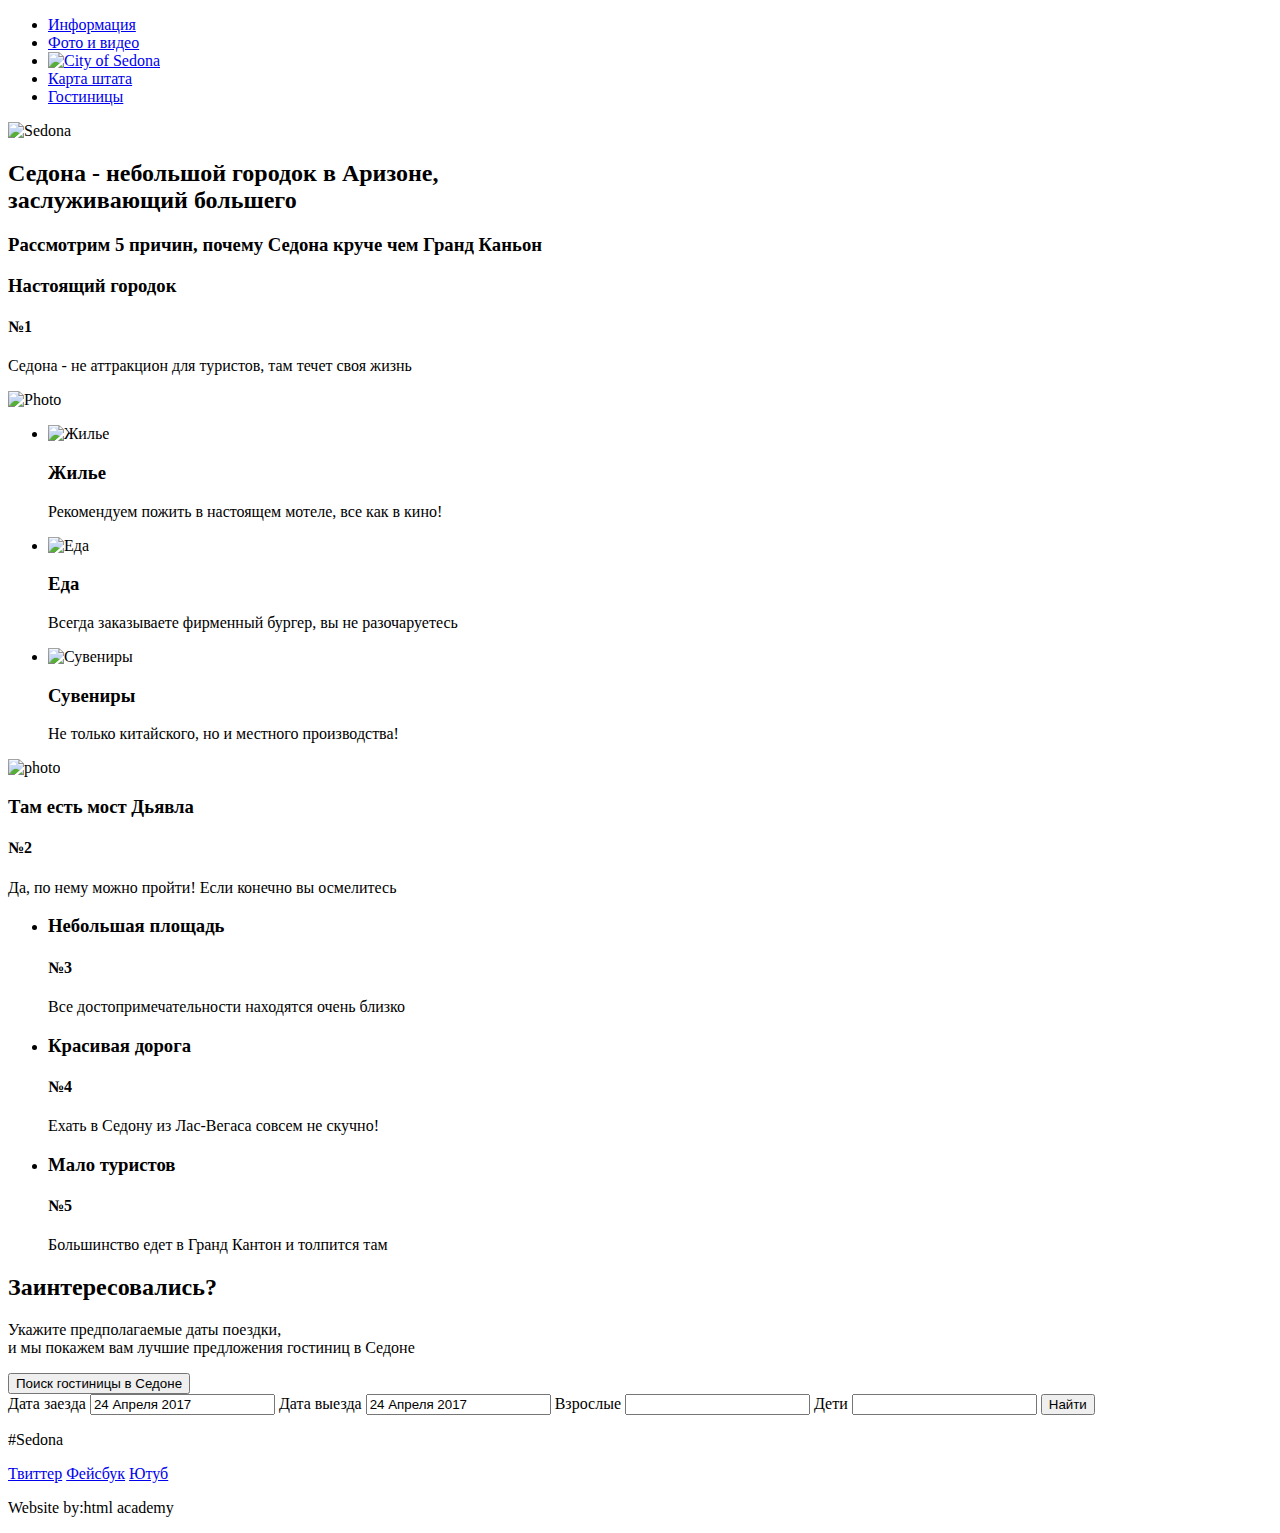
==== index.html @ 1a001a55 "Подправил  недочеты" ====
<!DOCTYPE html>
<html lang="ru">
<head>
    <meta charset="utf-8">
    <title>HTML Academy: Седона</title>
</head>
<body>
	<div class="container">

		<nav class="main-nav">
				<ul> 
					<li><a href="#">Информация</a></li>
					<li><a href="#">Фото и видео</a></li>
					<li><a href="#"><img src="#" class="logo" alt="City of Sedona"></a></li>
					<li><a href="#">Карта штата</a></li>   
					<li><a href="#">Гостиницы</a></li>
				</ul>
		</nav>

		<div class="landscape">
				<div class="header-landscape">
					<img src="#" alt="Sedona">
				</div>
		</div>

		<div class="promo">
			<h2>Седона - небольшой городок в Аризоне,<br>заслуживающий большего</h2>
			<h3>Рассмотрим 5 причин, почему Седона круче чем Гранд Каньон</h3>
		</div>

		<main class="advantages">
				<div class="advantages-first-block">
					<div class="advantage-item-left">
						<h3>Настоящий городок</h3>
						<h4>№1</h4>
						<p>Седона - не аттракцион для туристов, там течет своя жизнь</p>
					</div>

					<div class="advantage-item-right">
						<img src="#" alt="Photo">
					</div>
				</div>


				<section class="features">
					<ul>
						<li class="feature-item-housing">
							<img class="housing" src="#" alt="Жилье">
							<h3>Жилье</h3>
							<p>Рекомендуем пожить в настоящем мотеле, все как в кино!</p>
						</li>

						<li class="feature-item-food">
							<img class="food" src="#" alt="Еда">
							<h3>Еда</h3>
							<p>Всегда заказываете фирменный бургер, вы не разочаруетесь</p>
						</li>

						<li class="feature-item-souvenirs">
							<img class="souvenirs" src="#" alt="Сувениры">
							<h3>Сувениры</h3>
							<p>Не только китайского, но и местного производства!</p>
						</li>
					</ul>
				</section>

				<div class="advantages-second-block">
					<div class="advantage-item-left">
						<img src="#" alt="photo">
					</div>
					<div class="advantage-item-right">
						<h3>Там есть мост Дьявла</h3>
						<h4>№2</h4>
						<p>Да, по нему можно пройти! Если конечно вы осмелитесь</p>
					</div>
				</div>

				<div class="advantages-third-block">
					<ul>
						<li class="advantage-item">
							<h3>Небольшая площадь</h3>
							<h4>№3</h4>
							<p>Все достопримечательности находятся очень близко</p>
						</li>

						<li class="advantage-item">
							<h3>Красивая дорога</h3>
							<h4>№4</h4>
							<p>Ехать в Седону из Лас-Вегаса совсем не скучно!</p>
						</li>

						<li class="advantage-item">
							<h3>Мало туристов</h3>
							<h4>№5</h4>
							<p>Большинство едет в Гранд Кантон и толпится там</p>
						</li>
					</ul>
				</div>
		</main>

		<div class="search">

				<h2>Заинтересовались?</h2>
				<p>Укажите предполагаемые даты поездки,<br> и мы покажем вам лучшие предложения гостиниц в Cедоне</p>
				<button href="#">Поиск гостиницы в Седоне</button>


				<div class="search-block">
					<form class="search-form" action="#" method="post"> 

						<label for="check-in">Дата заезда</label>
						<input type="text" value="24 Апреля 2017" id="check-in" name="check-in">

						<label for="check-out">Дата выезда</label>
						<input type="text" value="24 Апреля 2017" id="check-out" name="check-out">

						<label for="adults">Взрослые</label>
						<input type="number" name="adults" id="adults">

						<label for="kids">Дети</label>
						<input type="number" name="kids" id="kids">

						<button>Найти</button>

					</form>
				</div>
		</div>

		<div class="map">
			<footer class="main-footer">
				<div class="footer-content">

					<div class="footer-hashtag">
						<p>#Sedona</p>
					</div>

					<div class="footer-social">
						<a class="social-btn social-btn-twitter" href="#">Твиттер</a>
						<a class="social-btn social-btn-facebook" href="#">Фейсбук</a>
						<a class="social-btn social-btn-youtube" href="#">Ютуб</a>
					</div>

					<div class="footer-copyright">
						<p>Website by:<a class="copyright">html academy</a></p>
					</div>

				</div>
			</footer>
		</div>

	</div>
</body>
</html>
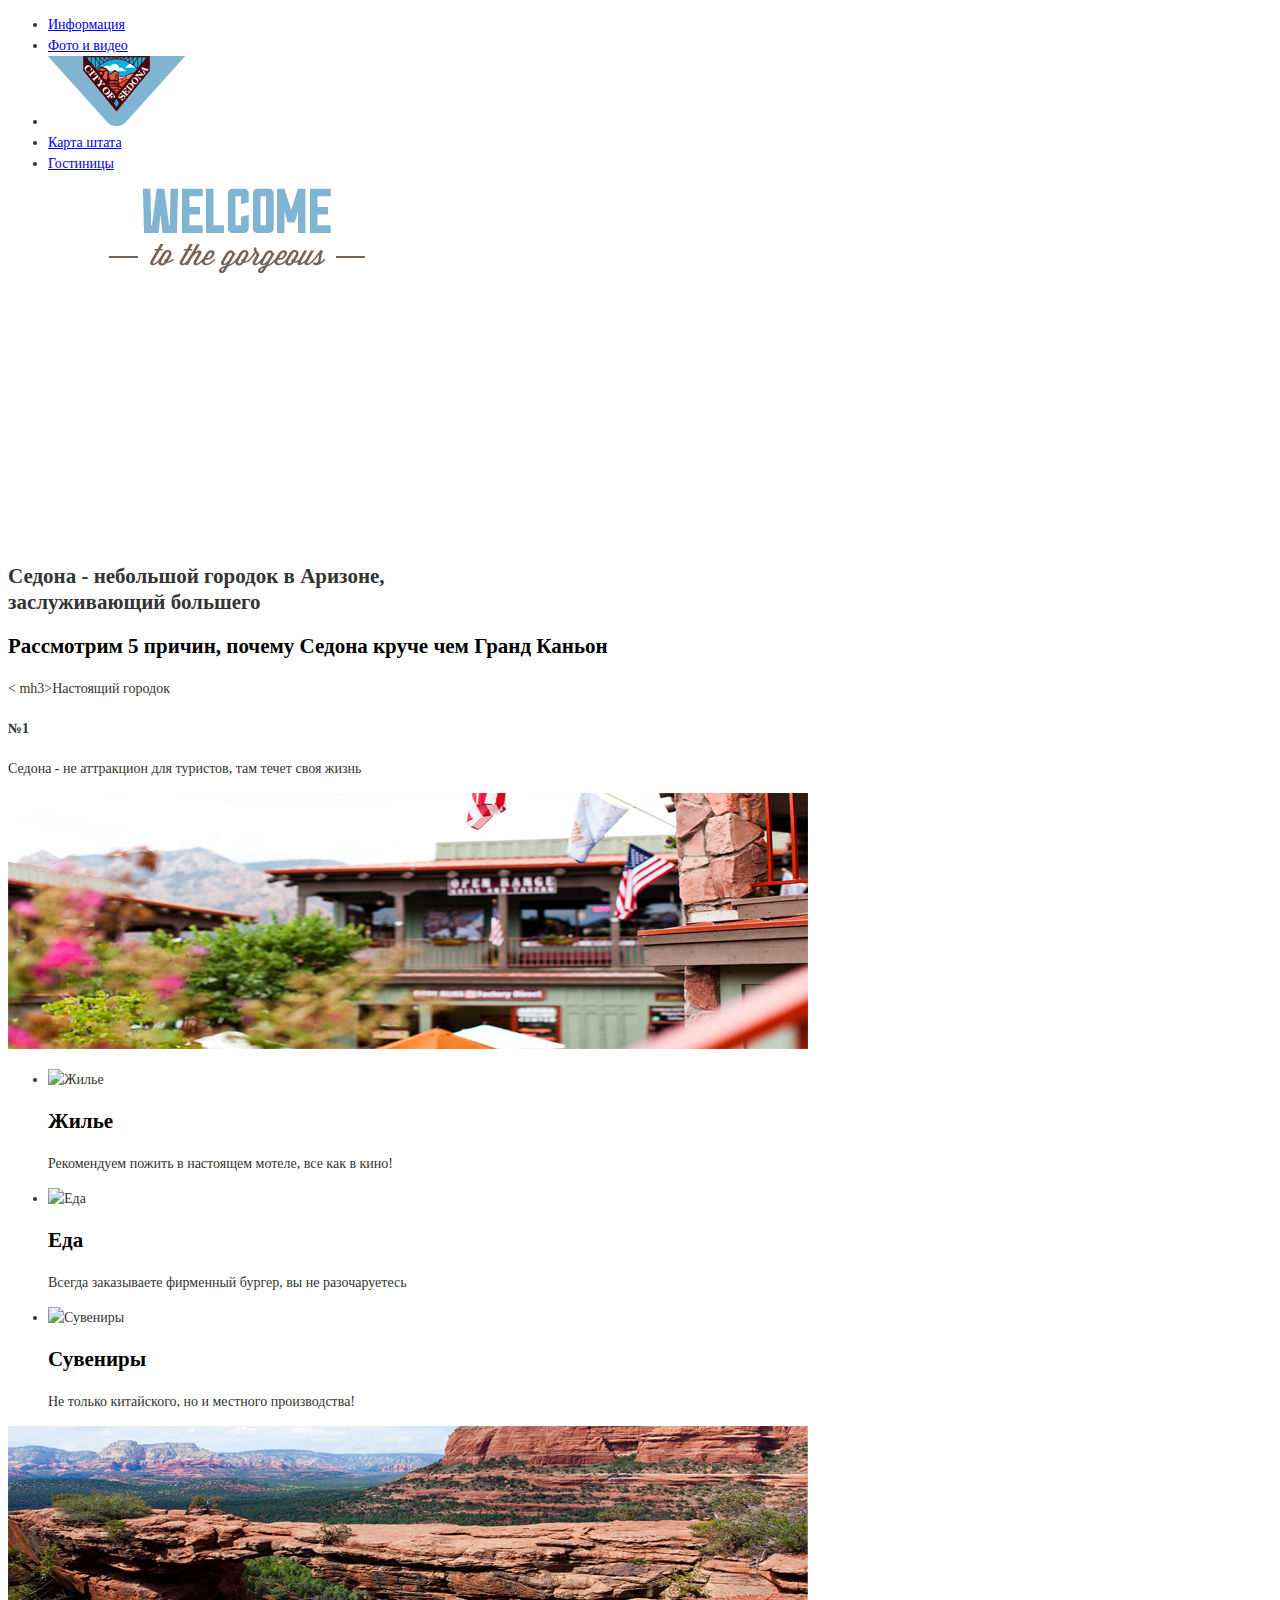
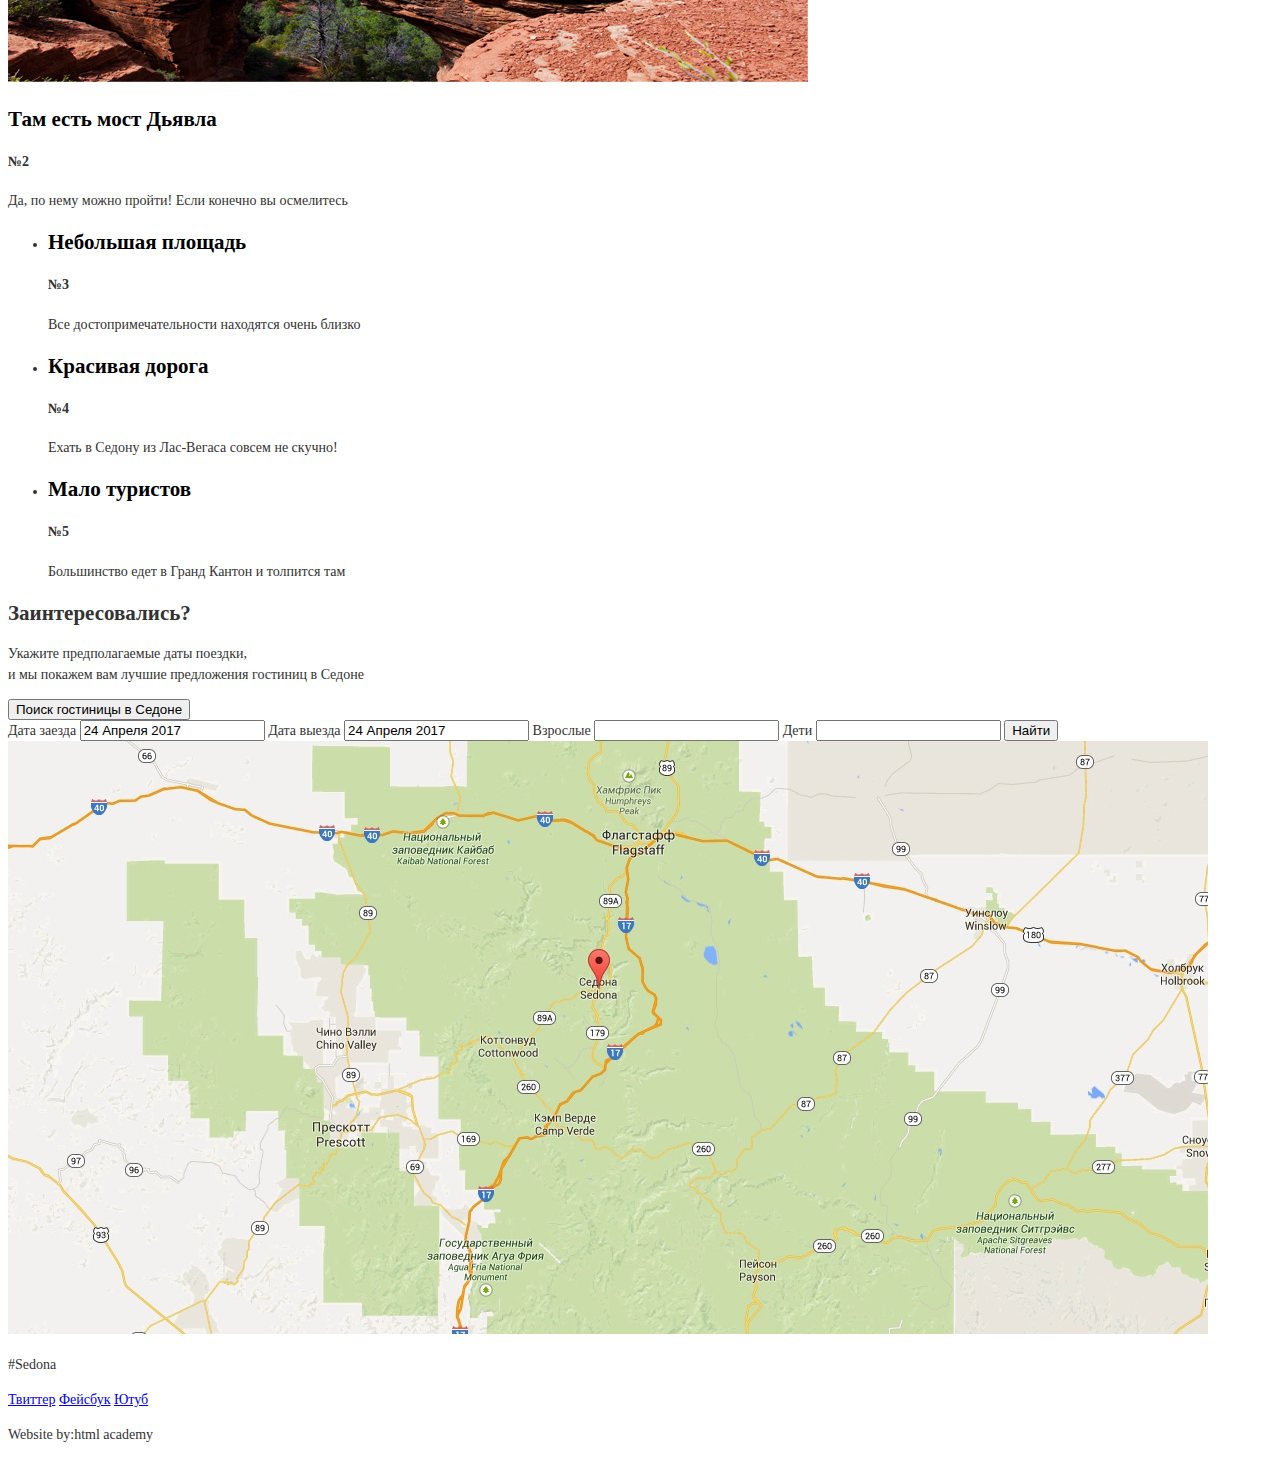
==== commit ebaa67d3: "+Контентные Картинки" ====
--- a/index.html
+++ b/index.html
@@ -3,6 +3,7 @@
 <head>
     <meta charset="utf-8">
     <title>HTML Academy: Седона</title>
+    <link href="css/style.css" rel="stylesheet">
 </head>
 <body>
 	<div class="container">
@@ -11,7 +12,7 @@
 				<ul> 
 					<li><a href="#">Информация</a></li>
 					<li><a href="#">Фото и видео</a></li>
-					<li><a href="#"><img src="#" class="logo" alt="City of Sedona"></a></li>
+					<li><a href="#"><img src="img/logo.png" class="logo" alt="City of Sedona" width="138px" height="70px" ></a></li>
 					<li><a href="#">Карта штата</a></li>   
 					<li><a href="#">Гостиницы</a></li>
 				</ul>
@@ -19,7 +20,7 @@
 
 		<div class="landscape">
 				<div class="header-landscape">
-					<img src="#" alt="Sedona">
+					<img src="img/landscape-text.png" alt="Sedona" width="458px" height="352px">
 				</div>
 		</div>
 
@@ -31,13 +32,13 @@
 		<main class="advantages">
 				<div class="advantages-first-block">
 					<div class="advantage-item-left">
-						<h3>Настоящий городок</h3>
+						< mh3>Настоящий городок</h3>
 						<h4>№1</h4>
 						<p>Седона - не аттракцион для туристов, там течет своя жизнь</p>
 					</div>
 
 					<div class="advantage-item-right">
-						<img src="#" alt="Photo">
+						<img src="img/advantage-picture-1.jpg" alt="Photo"  width="800px" height="256px">
 					</div>
 				</div>
 
@@ -66,7 +67,7 @@
 
 				<div class="advantages-second-block">
 					<div class="advantage-item-left">
-						<img src="#" alt="photo">
+						<img src="img/advantage-picture-2.jpg" alt="photo" width="800px" height="256px">
 					</div>
 					<div class="advantage-item-right">
 						<h3>Там есть мост Дьявла</h3>
@@ -127,6 +128,7 @@
 		</div>
 
 		<div class="map">
+			<img src="img/map.jpg" alt="Map" width="1200px" height="593px">
 			<footer class="main-footer">
 				<div class="footer-content">
 
--- a/css/style.css
+++ b/css/style.css
@@ -0,0 +1,19 @@
+body {
+	font-family: "PT Sans";
+	font-size: 14px;
+	line-height: 21px;
+	color: #333333;
+	font-weight: normal;
+}
+
+h2 {
+	font-size: 21px;
+	line-height: 26px;
+	font-weight: bold;
+}
+
+h3 {
+	font-size: 21px;
+	line-height: 21px;
+	color: #000000;
+}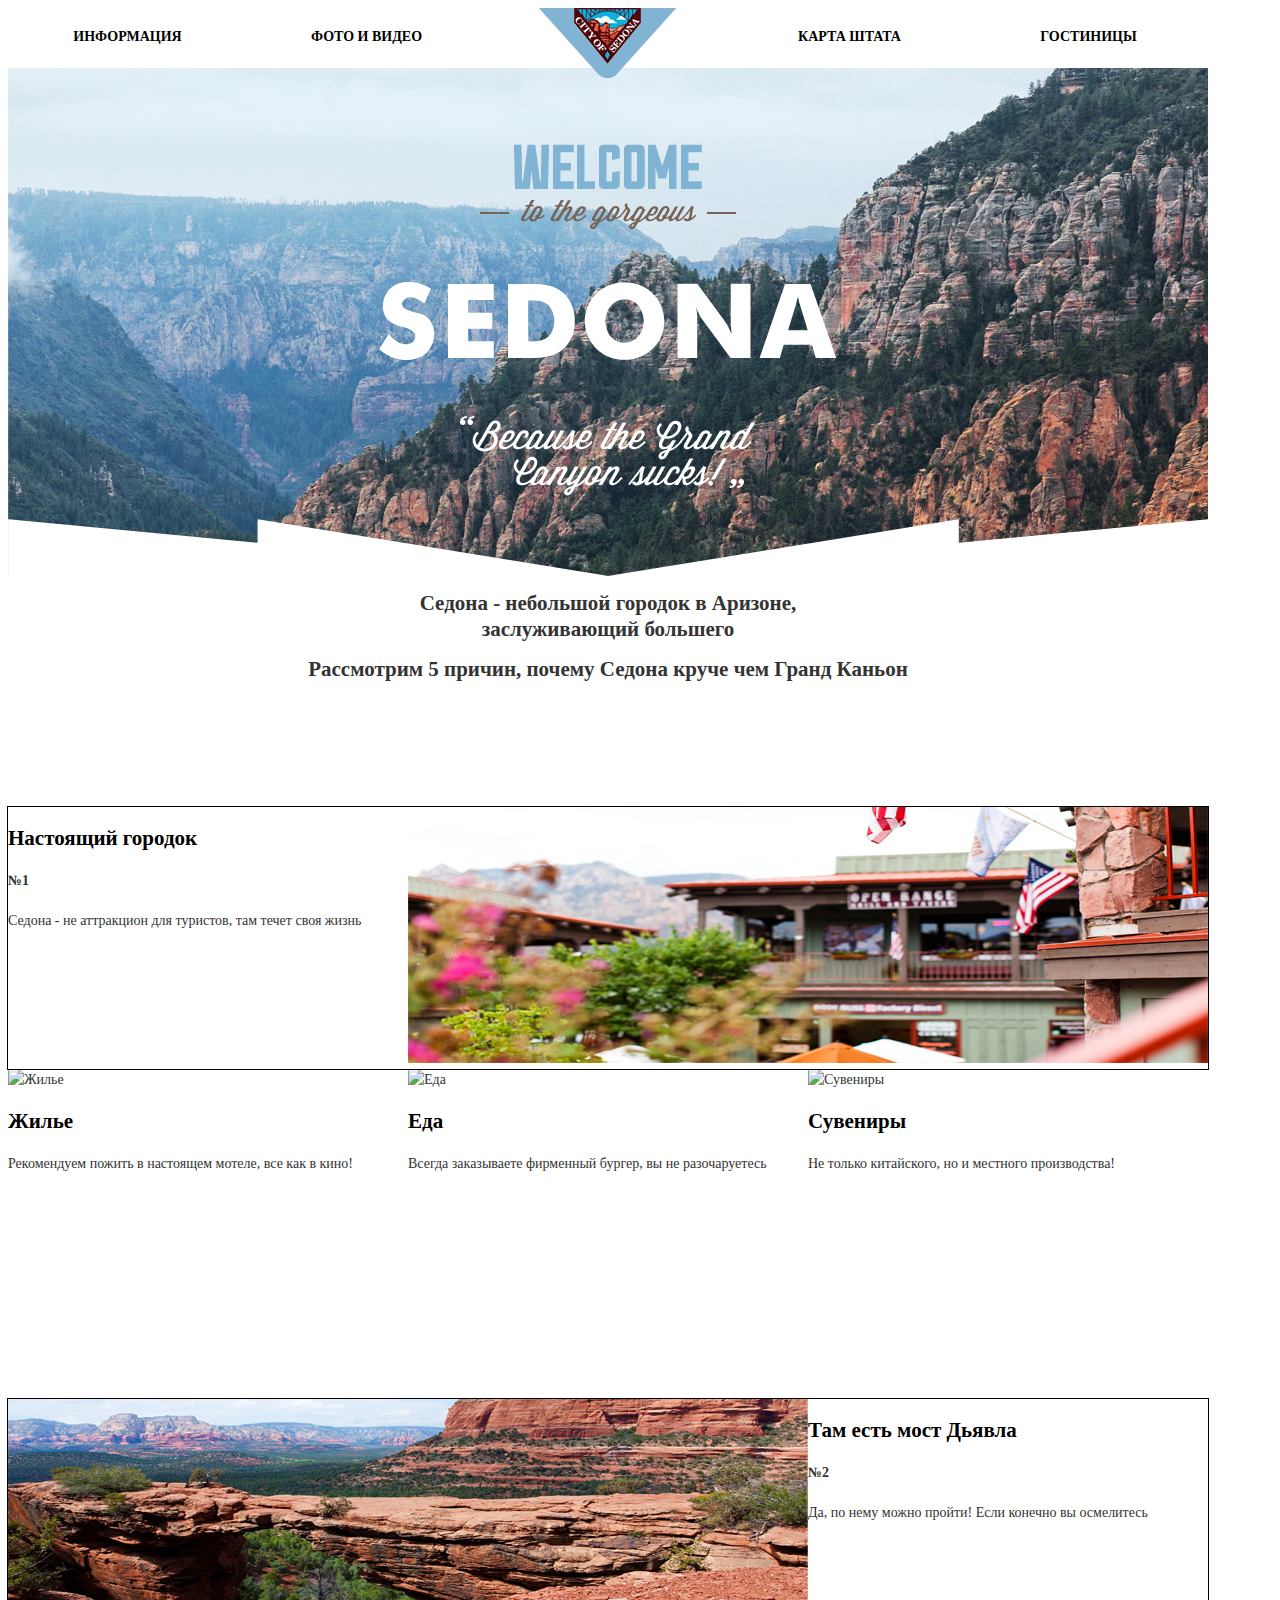
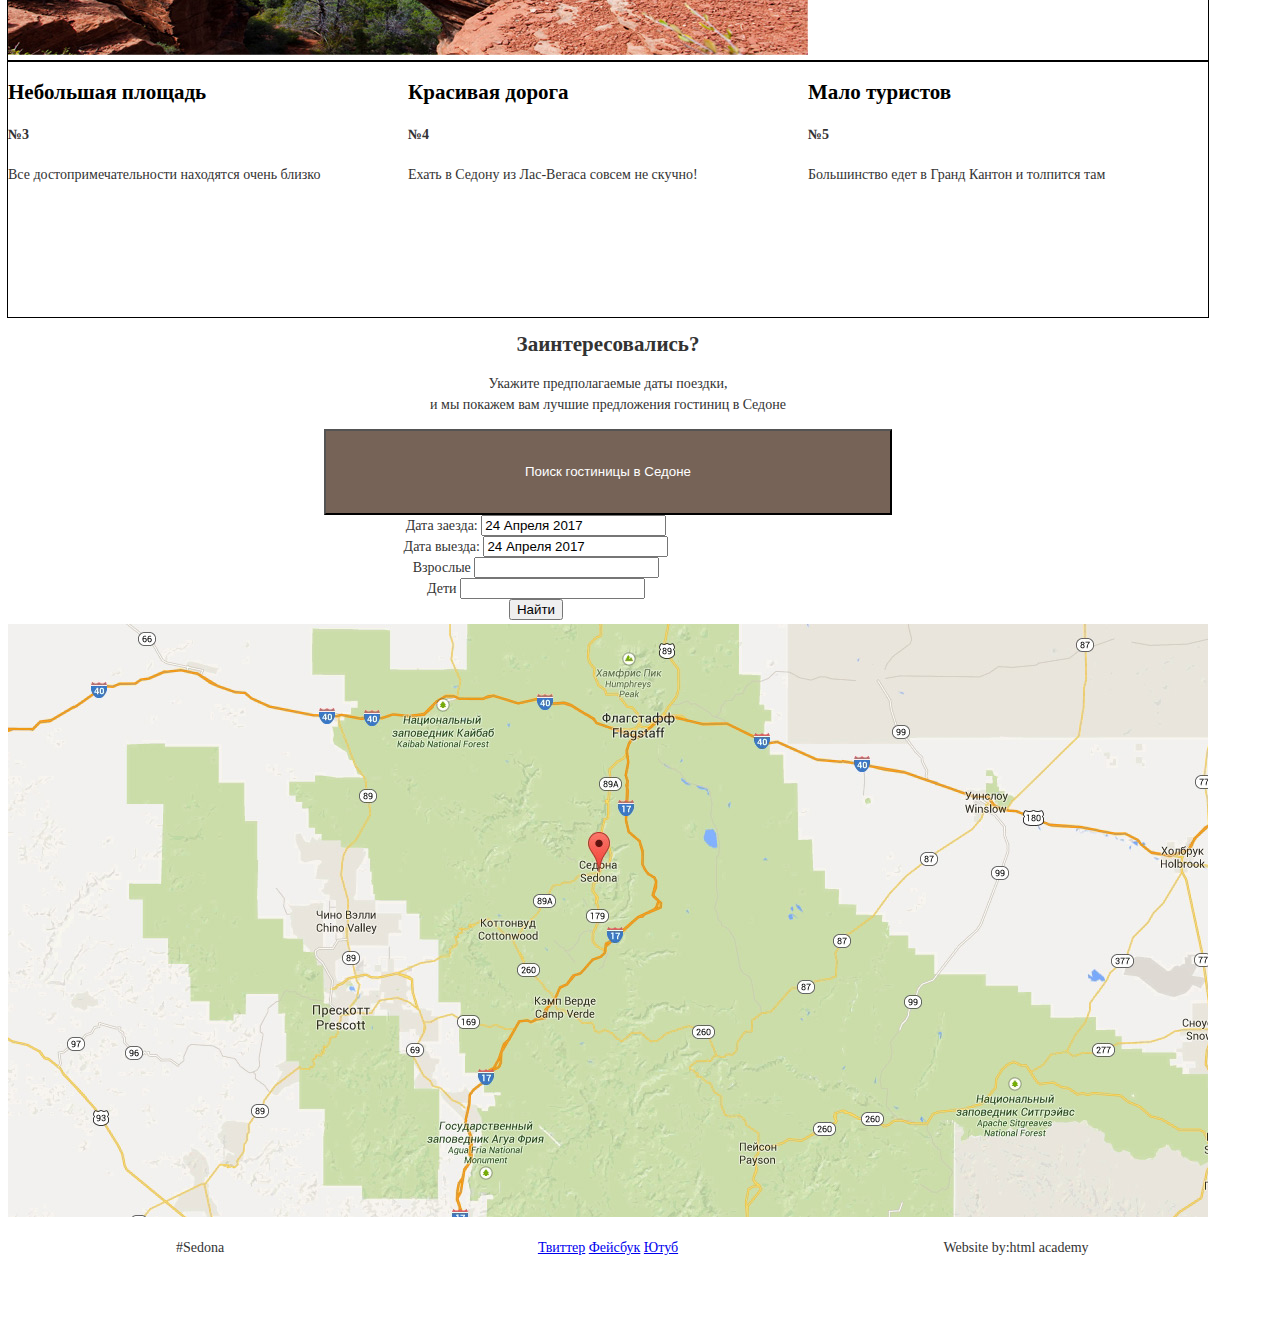
==== commit f5bcbe17: "сетка личного проекта." ====
--- a/index.html
+++ b/index.html
@@ -6,16 +6,17 @@
     <link href="css/style.css" rel="stylesheet">
 </head>
 <body>
-	<div class="container">
+	<div class="container">	
 
-		<nav class="main-nav">
+		<nav class="main-nav">		
 				<ul> 
 					<li><a href="#">Информация</a></li>
 					<li><a href="#">Фото и видео</a></li>
-					<li><a href="#"><img src="img/logo.png" class="logo" alt="City of Sedona" width="138px" height="70px" ></a></li>
+					<li><a class="logo" ><img src="img/logo.png" class="logo" alt="City of Sedona" width="138px" height="70px" ></a></li>
 					<li><a href="#">Карта штата</a></li>   
-					<li><a href="#">Гостиницы</a></li>
+					<li><a href="#">Гостиницы</a></li>		
 				</ul>
+				
 		</nav>
 
 		<div class="landscape">
@@ -25,14 +26,14 @@
 		</div>
 
 		<div class="promo">
-			<h2>Седона - небольшой городок в Аризоне,<br>заслуживающий большего</h2>
-			<h3>Рассмотрим 5 причин, почему Седона круче чем Гранд Каньон</h3>
+			<h1>Седона - небольшой городок в Аризоне,<br>заслуживающий большего</h1>
+			<h2>Рассмотрим 5 причин, почему Седона круче чем Гранд Каньон</h2>
 		</div>
 
 		<main class="advantages">
-				<div class="advantages-first-block">
+				<div class="advantages-first-block clearfix">
 					<div class="advantage-item-left">
-						< mh3>Настоящий городок</h3>
+						<h3>Настоящий городок</h3>
 						<h4>№1</h4>
 						<p>Седона - не аттракцион для туристов, там течет своя жизнь</p>
 					</div>
@@ -65,7 +66,7 @@
 					</ul>
 				</section>
 
-				<div class="advantages-second-block">
+				<div class="advantages-second-block clearfix">
 					<div class="advantage-item-left">
 						<img src="img/advantage-picture-2.jpg" alt="photo" width="800px" height="256px">
 					</div>
@@ -100,26 +101,32 @@
 		</main>
 
 		<div class="search">
-
+				<div class="search-title">
 				<h2>Заинтересовались?</h2>
 				<p>Укажите предполагаемые даты поездки,<br> и мы покажем вам лучшие предложения гостиниц в Cедоне</p>
-				<button href="#">Поиск гостиницы в Седоне</button>
-
+				<button class="pop-up">Поиск гостиницы в Седоне</button>
+				</div>
 
 				<div class="search-block">
-					<form class="search-form" action="#" method="post"> 
-
-						<label for="check-in">Дата заезда</label>
-						<input type="text" value="24 Апреля 2017" id="check-in" name="check-in">
-
-						<label for="check-out">Дата выезда</label>
-						<input type="text" value="24 Апреля 2017" id="check-out" name="check-out">
-
-						<label for="adults">Взрослые</label>
-						<input type="number" name="adults" id="adults">
-
-						<label for="kids">Дети</label>
-						<input type="number" name="kids" id="kids">
+					<form action="#" method="post"> 
+						<div class="string">
+							<label for="check-in">Дата заезда:</label>
+							<input type="text" value="24 Апреля 2017" id="check-in" name="check-in" class="check-in">
+						</div>
+						<div class="string">
+							<label for="check-out">Дата выезда:</label>
+							<input type="text" value="24 Апреля 2017" id="check-out" name="check-out" class="check-out">
+						</div>
+						<div class="string-last">
+							<div class="string-left">
+								<label for="adults">Взрослые</label>
+								<input type="number" name="adults" id="adults">
+							</div>
+							<div class="string-right">
+								<label for="kids">Дети</label>
+								<input type="number" name="kids" id="kids">
+							</div>
+						</div>
 
 						<button>Найти</button>
 
--- a/css/style.css
+++ b/css/style.css
@@ -4,9 +4,21 @@
 	line-height: 21px;
 	color: #333333;
 	font-weight: normal;
-}
-
-h2 {
+	width:1200px;
+}
+
+.container {
+	width: 1200px;
+}
+
+.clearfix::after {
+	clear:both;
+	display: table;
+	content:"";
+}
+	
+
+h1 {
 	font-size: 21px;
 	line-height: 26px;
 	font-weight: bold;
@@ -16,4 +28,237 @@
 	font-size: 21px;
 	line-height: 21px;
 	color: #000000;
+}
+
+.main-nav ul {
+	font-size: 0px;
+	padding: 0px;
+	margin: 0px;
+}
+
+.main-nav li {
+	display: inline-block;
+	padding-top: 16px;
+	padding-bottom: 18px;
+	width: 239px;
+	margin: 0px;
+	font-size: 14px;
+	line-height: 26px;
+	text-align: center;
+	vertical-align: top;
+}
+.main-nav li:nth-child(3) {
+	width: 244px;
+	height: 56px;
+	padding: 0px;
+	margin: 0px;
+}
+
+.main-nav li a {
+	text-decoration: none;
+	text-transform: uppercase;
+	color: #000000;
+	font-weight: bold;
+}
+
+.main-nav {
+	min-height: 56px;
+}
+
+.header-landscape {
+	height: 352px;
+	width: 458px;
+	margin: 0 auto;
+	
+}
+.header-landscape img {
+	font-size: 0px;
+	padding: 0px;
+	margin: 0px;
+}
+
+.landscape {
+	background-image: url("../img/landscape-bottom-mask.png"), url("../img/landscape.jpg");
+	background-position: bottom, center;
+	background-repeat: no-repeat, no-repeat;
+	padding-top: 76px;
+	height: 432px;	
+}
+
+.promo {
+	min-height: 217px;
+	text-align: center;
+}
+
+.advantages > div {
+	outline: 1px solid black;
+	
+}
+
+.advantages-first-block .advantage-item-left {
+	float:left;
+	width: 400px;
+}
+
+.advantages-first-block .advantage-item-right {
+	float:right;
+	width: 800px;
+}
+
+.features ul{
+	min-height: 330px;
+	padding: 0px;
+	margin: 0px;
+	font-size: 0px;
+}
+
+.features li {
+	display: inline-block;
+	width: 400px;
+	margin: 0px;
+	font-size: 14px;
+}
+
+.advantages-second-block .advantage-item-left {
+	float:left;
+	width: 800px;
+}
+
+.advantages-second-block .advantage-item-right {
+	float:left;
+	width: 400px;
+}
+
+.advantages-third-block ul {
+	min-height: 256px;
+	padding: 0px;
+	margin: 0px;
+	font-size: 0px;
+}
+
+.advantages-third-block li {
+	display: inline-block;
+	margin: 0px;
+	padding: 0px;
+	width: 400px;
+	font-size: 14px;
+}
+
+.search {
+	position: relative;
+	min-height: 290px;
+	text-align: center;
+}
+
+.search .pop-up {
+	display: block;
+	margin: 0 auto;
+	width: 568px;
+	background: #766357;
+	color: white;
+	min-height: 86px;	
+}
+
+.search-block {
+	position: absolute;
+	min-height: 400px;
+	width: 568px;
+}
+
+.map {
+	height: 595px;
+}
+
+footer {
+	min-height: 120px;
+}
+
+.footer-content {
+	width: 1056px; 
+	margin: 0 auto;
+	font-size: 0px;
+}
+
+.footer-content div {
+	display: inline-block;
+	font-size: 14px;
+	text-align: center;
+}
+
+.footer-social {
+	width: 400px;
+	margin: 0 88px;
+}
+
+.footer-copyright,
+.footer-hashtag {
+	width: 240px;
+}
+
+
+
+
+.filter {
+	background: url("../img/filter-background.jpg");
+	min-height: 216px;
+	
+}
+form {
+	width: 1056px;
+	margin: 0 auto;
+}
+
+.infrostructure,
+.type-of-house {
+	width: 200px;
+	float: left; 
+	background: #ccc;
+}
+
+.infrostructure {
+	margin-right: 40px;
+}
+
+.type-of-house {
+	margin-right: 288px;
+}
+
+.price {
+	width: 328px;
+	float: right;
+	background: #ccc;
+}
+
+.filter-form label {
+	display: block;
+}
+
+.results {
+	width: 1056px;
+	margin: 0 auto;
+}
+
+.sort {
+	min-height: 87px;
+}
+
+.sort-left,
+.sort-right {
+	display: inline-block;
+}
+
+.sort-left span {
+	mrgin-left: 50px;
+}
+
+.search-result-item {
+	min-height: 150px;
+	padding-left: 165px;
+	position: relative;
+}
+
+.search-result-item img {
+	position: absolute;
+	top: 30px;
+	left: 0px;
 }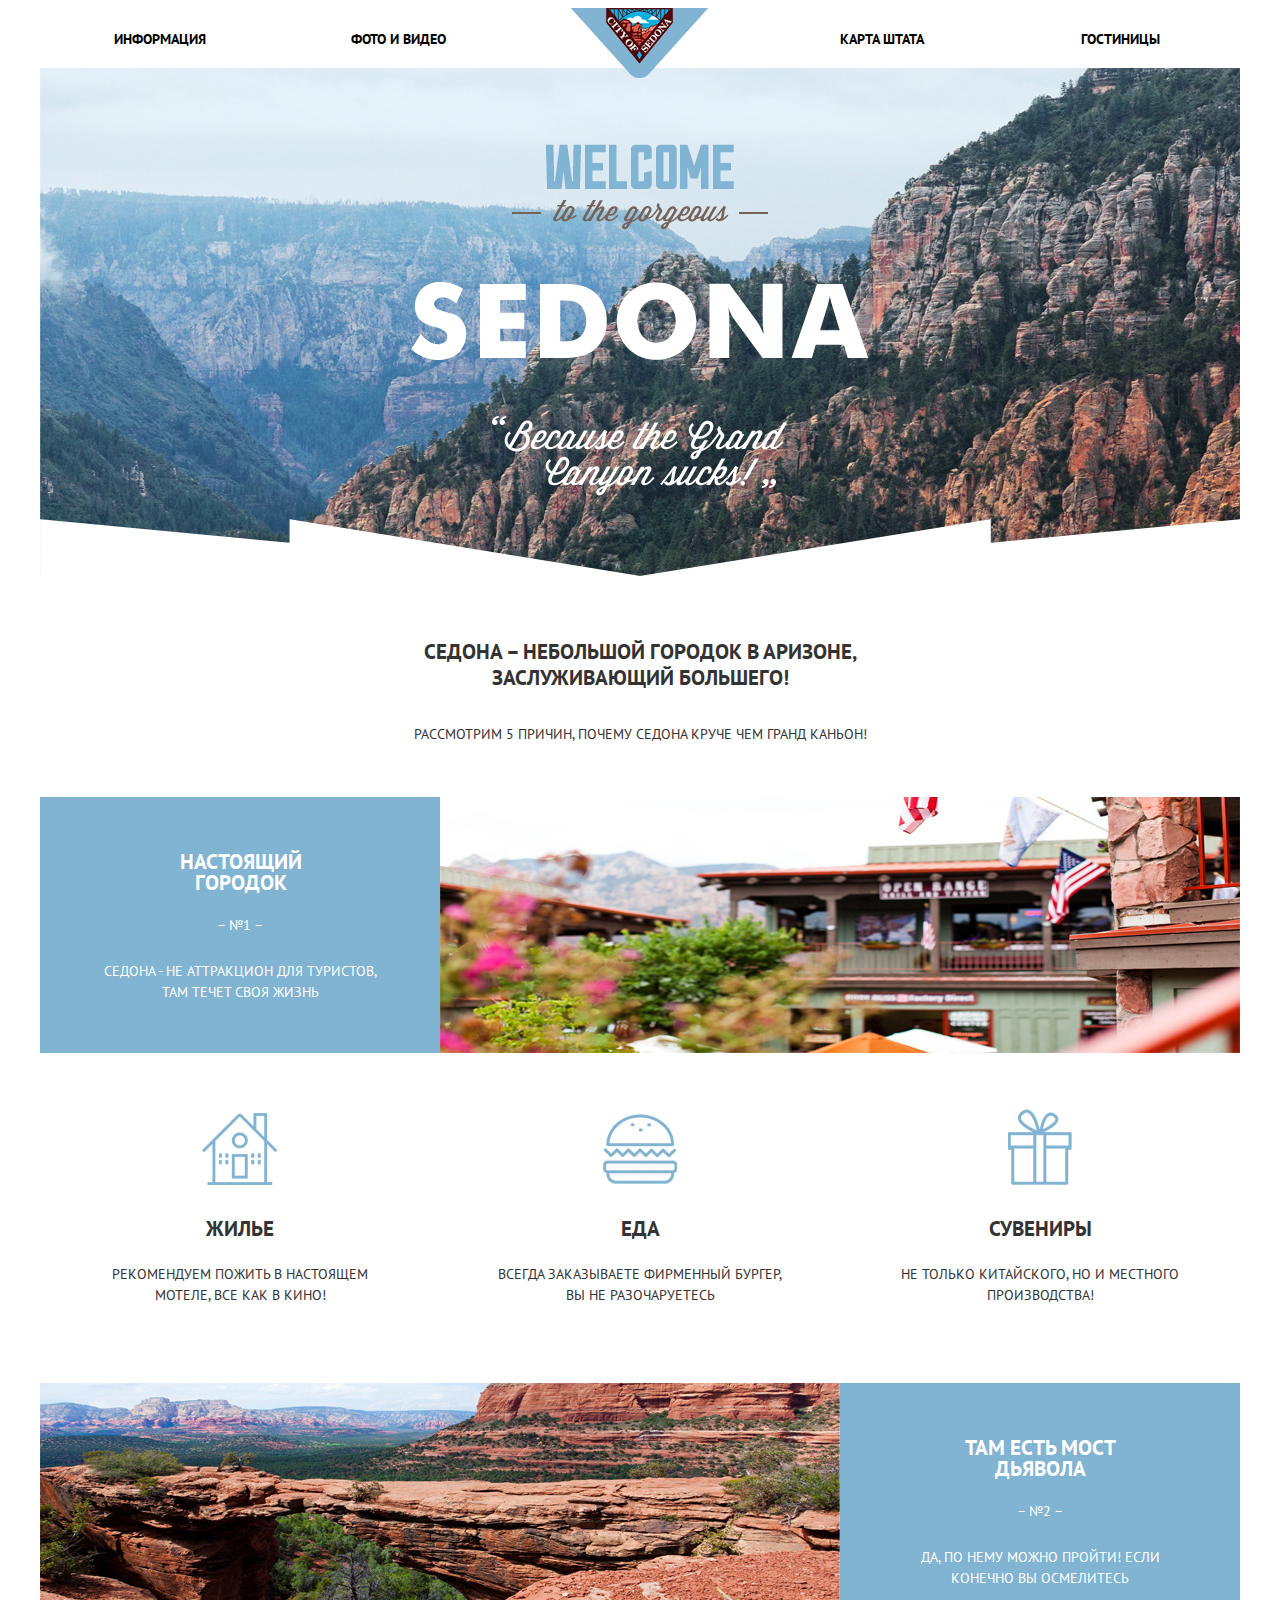
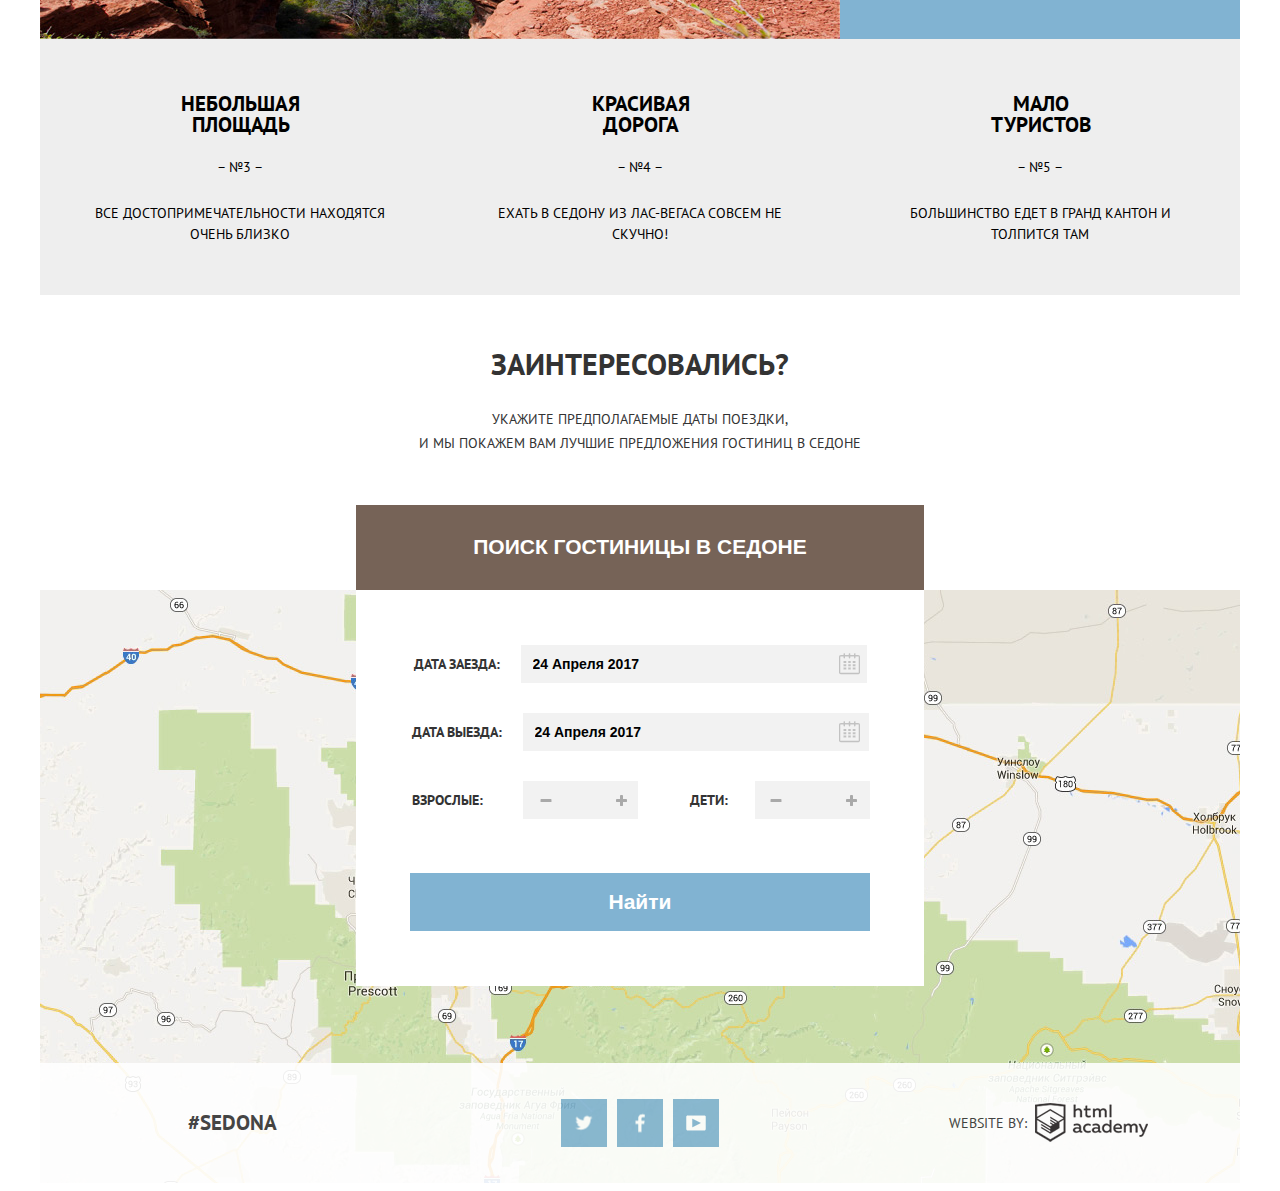
==== commit 55474330: "Сделал что смог" ====
--- a/index.html
+++ b/index.html
@@ -3,6 +3,7 @@
 <head>
     <meta charset="utf-8">
     <title>HTML Academy: Седона</title>
+    <link href="https://fonts.googleapis.com/css?family=PT+Sans:400,700&amp;subset=cyrillic-ext" rel="stylesheet">
     <link href="css/style.css" rel="stylesheet">
 </head>
 <body>
@@ -26,19 +27,19 @@
 		</div>
 
 		<div class="promo">
-			<h1>Седона - небольшой городок в Аризоне,<br>заслуживающий большего</h1>
-			<h2>Рассмотрим 5 причин, почему Седона круче чем Гранд Каньон</h2>
+			<h1>Седона &ndash; небольшой городок в Аризоне, заслуживающий большего!</h1>
+			<h2>Рассмотрим 5 причин, почему Седона круче чем Гранд Каньон!</h2>
 		</div>
 
 		<main class="advantages">
 				<div class="advantages-first-block clearfix">
-					<div class="advantage-item-left">
+					<div class="advantage-item-text">
 						<h3>Настоящий городок</h3>
-						<h4>№1</h4>
+						<span>&ndash; №1 &ndash;</span>   
 						<p>Седона - не аттракцион для туристов, там течет своя жизнь</p>
 					</div>
 
-					<div class="advantage-item-right">
+					<div class="advantage-item-picture">
 						<img src="img/advantage-picture-1.jpg" alt="Photo"  width="800px" height="256px">
 					</div>
 				</div>
@@ -47,19 +48,14 @@
 				<section class="features">
 					<ul>
 						<li class="feature-item-housing">
-							<img class="housing" src="#" alt="Жилье">
 							<h3>Жилье</h3>
 							<p>Рекомендуем пожить в настоящем мотеле, все как в кино!</p>
 						</li>
-
-						<li class="feature-item-food">
-							<img class="food" src="#" alt="Еда">
+						<li class="feature-item-food">							
 							<h3>Еда</h3>
 							<p>Всегда заказываете фирменный бургер, вы не разочаруетесь</p>
 						</li>
-
 						<li class="feature-item-souvenirs">
-							<img class="souvenirs" src="#" alt="Сувениры">
 							<h3>Сувениры</h3>
 							<p>Не только китайского, но и местного производства!</p>
 						</li>
@@ -67,33 +63,33 @@
 				</section>
 
 				<div class="advantages-second-block clearfix">
-					<div class="advantage-item-left">
+					<div class="advantage-item-picture">
 						<img src="img/advantage-picture-2.jpg" alt="photo" width="800px" height="256px">
 					</div>
-					<div class="advantage-item-right">
-						<h3>Там есть мост Дьявла</h3>
-						<h4>№2</h4>
+					<div class="advantage-item-text">
+						<h3>Там есть мост Дьявола</h3>
+						<span>&ndash; №2 &ndash;</span>
 						<p>Да, по нему можно пройти! Если конечно вы осмелитесь</p>
 					</div>
 				</div>
 
 				<div class="advantages-third-block">
 					<ul>
-						<li class="advantage-item">
+						<li class="advantage-item-text">
 							<h3>Небольшая площадь</h3>
-							<h4>№3</h4>
+							<span>&ndash; №3 &ndash;</span>
 							<p>Все достопримечательности находятся очень близко</p>
 						</li>
 
-						<li class="advantage-item">
+						<li class="advantage-item-text">
 							<h3>Красивая дорога</h3>
-							<h4>№4</h4>
+							<span>&ndash; №4 &ndash;</span>
 							<p>Ехать в Седону из Лас-Вегаса совсем не скучно!</p>
 						</li>
 
-						<li class="advantage-item">
+						<li class="advantage-item-text">
 							<h3>Мало туристов</h3>
-							<h4>№5</h4>
+							<span>&ndash; №5 &ndash;</span>
 							<p>Большинство едет в Гранд Кантон и толпится там</p>
 						</li>
 					</ul>
@@ -104,38 +100,44 @@
 				<div class="search-title">
 				<h2>Заинтересовались?</h2>
 				<p>Укажите предполагаемые даты поездки,<br> и мы покажем вам лучшие предложения гостиниц в Cедоне</p>
-				<button class="pop-up">Поиск гостиницы в Седоне</button>
+				<button class="search-btn">Поиск гостиницы в Седоне</button>
 				</div>
 
-				<div class="search-block">
-					<form action="#" method="post"> 
+			
+					<form action="#" method="post" class="pop-up"> 
 						<div class="string">
 							<label for="check-in">Дата заезда:</label>
 							<input type="text" value="24 Апреля 2017" id="check-in" name="check-in" class="check-in">
+							<button type="button" class="calendar">
 						</div>
 						<div class="string">
 							<label for="check-out">Дата выезда:</label>
 							<input type="text" value="24 Апреля 2017" id="check-out" name="check-out" class="check-out">
+							<button type="button" class="calendar"></button>
 						</div>
 						<div class="string-last">
-							<div class="string-left">
-								<label for="adults">Взрослые</label>
+							<div class="half-string">
+								<label for="adults">Взрослые:</label>
 								<input type="number" name="adults" id="adults">
+								<button type="button" class="plus"></button>
+								<button type="button" class="minus"></button>
 							</div>
-							<div class="string-right">
-								<label for="kids">Дети</label>
+							<div class="half-string">
+								<label for="kids">Дети:</label>
 								<input type="number" name="kids" id="kids">
+								<button type="button" class="plus"></button>
+								<button type="button" class="minus"></button>
 							</div>
 						</div>
 
 						<button>Найти</button>
 
 					</form>
-				</div>
+				
 		</div>
 
 		<div class="map">
-			<img src="img/map.jpg" alt="Map" width="1200px" height="593px">
+		</div>
 			<footer class="main-footer">
 				<div class="footer-content">
 
@@ -144,18 +146,18 @@
 					</div>
 
 					<div class="footer-social">
-						<a class="social-btn social-btn-twitter" href="#">Твиттер</a>
-						<a class="social-btn social-btn-facebook" href="#">Фейсбук</a>
-						<a class="social-btn social-btn-youtube" href="#">Ютуб</a>
+						<a class="social-btn social-btn-twitter" href="#" title="Твиттер"></a>
+						<a class="social-btn social-btn-facebook" href="#" title="Фейсбук"></a>
+						<a class="social-btn social-btn-youtube" href="#" title="Ютуб"></a>
 					</div>
 
 					<div class="footer-copyright">
-						<p>Website by:<a class="copyright">html academy</a></p>
+						<span>Website by:</span><a class="copyright-btn" title="html academy" href="#"></a>
 					</div>
 
 				</div>
 			</footer>
-		</div>
+		
 
 	</div>
 </body>
--- a/css/style.css
+++ b/css/style.css
@@ -1,14 +1,17 @@
 body {
-	font-family: "PT Sans";
 	font-size: 14px;
 	line-height: 21px;
 	color: #333333;
 	font-weight: normal;
-	width:1200px;
+	text-transform: uppercase;
+	background-color: #ffffff;
+	font-family: 'PT Sans', 'Arial', sans-serif;
 }
 
 .container {
 	width: 1200px;
+	padding: 0 20px;
+	margin: 0 auto;
 }
 
 .clearfix::after {
@@ -17,19 +20,6 @@
 	content:"";
 }
 	
-
-h1 {
-	font-size: 21px;
-	line-height: 26px;
-	font-weight: bold;
-}
-
-h3 {
-	font-size: 21px;
-	line-height: 21px;
-	color: #000000;
-}
-
 .main-nav ul {
 	font-size: 0px;
 	padding: 0px;
@@ -39,7 +29,7 @@
 .main-nav li {
 	display: inline-block;
 	padding-top: 16px;
-	padding-bottom: 18px;
+	padding-bottom: 16px;
 	width: 239px;
 	margin: 0px;
 	font-size: 14px;
@@ -61,10 +51,6 @@
 	font-weight: bold;
 }
 
-.main-nav {
-	min-height: 56px;
-}
-
 .header-landscape {
 	height: 352px;
 	width: 458px;
@@ -79,6 +65,7 @@
 
 .landscape {
 	background-image: url("../img/landscape-bottom-mask.png"), url("../img/landscape.jpg");
+	background-color: #7e8187;
 	background-position: bottom, center;
 	background-repeat: no-repeat, no-repeat;
 	padding-top: 76px;
@@ -86,108 +73,338 @@
 }
 
 .promo {
-	min-height: 217px;
-	text-align: center;
-}
-
-.advantages > div {
-	outline: 1px solid black;
-	
-}
-
-.advantages-first-block .advantage-item-left {
+	text-align: center;
+	padding-top: 63px;
+}
+
+.promo h1 {
+	font-size: 21px;
+	line-height: 26px; 
+	padding-left: 300px;
+	padding-right: 300px;
+	margin: 0px;
+	font-weight: bold;
+	margin-bottom: 30px;
+}
+
+.promo h2 {
+	font-size: 14px;
+	line-height: 26px;
+	margin: 0px;
+	font-weight: normal;
+	margin-bottom: 50px;
+}
+
+
+.advantages-first-block {
+	background-color: #81b3d2;
+}
+
+.advantages h3 {
+	font-size: 21px;
+	line-height: 21px;
+	text-align: center;
+	font-weight: bold;
+	margin: 0px;
+}
+
+.advantages-first-block .advantage-item-text {
 	float:left;
+}
+
+.advantages-first-block .advantage-item-picture {
+	float:right;
+}
+
+.advantage-item-picture img {
+	display: block;
+	width: 800px;
+	height: 256px;
+}
+
+.advantage-item-text {
 	width: 400px;
-}
-
-.advantages-first-block .advantage-item-right {
-	float:right;
-	width: 800px;
-}
+	padding-top: 54px;
+	text-align: center;
+	color: #ffffff;
+}
+
+.advantage-item-text h3 {
+	padding-left: 125px;
+	padding-right: 124px;
+	margin-bottom: 22px;
+}
+
+.advantage-item-text span {
+	font-size: 14px;
+	line-height: 21px;
+}
+
+.advantage-item-text p {
+	font-size: 14px;
+	line-height: 21px;
+	margin-top: 25px;
+	margin-bottom: 50px;
+	padding-left: 55px;
+	padding-right: 55px;
+}
+
 
 .features ul{
-	min-height: 330px;
 	padding: 0px;
 	margin: 0px;
 	font-size: 0px;
 }
 
 .features li {
-	display: inline-block;
+	padding-top: 165px;
+	display: inline-block;
+	vertical-align: middle;
 	width: 400px;
-	margin: 0px;
-	font-size: 14px;
-}
-
-.advantages-second-block .advantage-item-left {
+	font-size: 14px;
+	position: relative;
+	text-align: center;
+}
+
+.features li::before {
+	position: absolute;
+	content: "";
+}
+
+.features li p {
+	padding-left: 50px;
+	padding-right: 50px;
+	margin-bottom: 77px;
+	margin-top: 25px;
+}
+
+.features li:first-child::before {
+	background-image: url("../img/house.png");
+	width: 75px;
+	height: 72px;
+	top: 60px;
+	left: 162px;
+}
+
+.features li:nth-child(2)::before {
+	background-image: url("../img/hamburger.png");
+	width: 74px;
+	height: 70px;
+	top: 61px;
+	left: 163px;
+}
+
+.features li:nth-child(3)::before {
+	background-image: url("../img/gift.png");
+	width: 64px;
+	height: 76px;
+	top: 56px;
+	left: 168px;
+}
+
+
+.advantages-second-block {
+	background-color: #81b3d2;
+}
+
+.advantages-second-block .advantage-item-picture {
 	float:left;
-	width: 800px;
-}
-
-.advantages-second-block .advantage-item-right {
+}
+
+.advantages-second-block .advantage-item-text {
 	float:left;
-	width: 400px;
 }
 
 .advantages-third-block ul {
-	min-height: 256px;
+	background-color: #eeeeee;
 	padding: 0px;
 	margin: 0px;
 	font-size: 0px;
 }
 
 .advantages-third-block li {
-	display: inline-block;
-	margin: 0px;
-	padding: 0px;
-	width: 400px;
-	font-size: 14px;
+	font-size: 14px;
+	color: #000000;
+	display: inline-block;
+	vertical-align: middle;
 }
 
 .search {
+	text-align: center;
+	padding-top: 54px;
 	position: relative;
-	min-height: 290px;
-	text-align: center;
-}
-
-.search .pop-up {
+	position: relative;
+}
+
+.search h2 {
+	margin: 0px;
+	font-size: 30px;
+	line-height: 30px;
+	margin-bottom: 28px;
+}
+
+.search p {
+	margin-bottom: 50px;
+	font-size: 14px;
+	line-height: 24px;
+}
+
+.search .search-btn {
 	display: block;
 	margin: 0 auto;
 	width: 568px;
 	background: #766357;
 	color: white;
-	min-height: 86px;	
-}
-
-.search-block {
+	min-height: 85px;	
+	font-size: 21px;
+	line-height: 26px;
+	font-weight: bold;
+	text-transform: uppercase;
+	border: 0px;
+}
+
+.pop-up {
 	position: absolute;
-	min-height: 400px;
+	z-index: 10;
+	left: 316px;
 	width: 568px;
+	padding-top: 55px;
+	background: #ffffff;
+
+}
+
+.pop-up input {
+	background-color: #f2f2f2;
+	border: 0px;
+	height: 38px;	
+	padding-left: 12px;
+	box-sizing: border-box;
+}
+
+
+.string input {
+	width: 346px;
+	margin-left: 17px;
+}
+
+.string {
+	margin: 0 auto;
+	width: 460px;
+	margin-bottom: 30px;
+	position: relative;
+}
+
+.string .calendar {
+	width: 21px;
+	height: 22px;
+	background: url("../img/sprite.png") no-repeat -10px -40px;
+	position: absolute;
+	right: 10px;
+	top: 8px;
+}
+
+.string-last {
+	font-size: 0px;
+	width: 460px;
+	margin: 0 auto;
+	margin-bottom: 54px;
+}
+
+.string-last input {
+	width: 115px;
+	font-size: 0px;
+}
+
+.half-string {
+	display: inline-block;
+	vertical-align: middle;
+	width: 230px;
+	position: relative;
+}
+
+.half-string .plus {
+	width: 11px;
+	height: 11px;
+	background: url("../img/sprite.png") no-repeat -10px -565px;
+	position: absolute;
+	right: 13px;
+	top: 14px;
+}
+
+.half-string .minus {
+	width: 12px;
+	height: 3px;
+	background: url("../img/sprite.png") no-repeat -10px -542px;
+	position: absolute;
+	right: 88px;
+	top: 18px;
+}
+
+.half-string:first-child input {
+	margin-left: 40px;
+}
+
+.half-string:last-child input {
+	margin-left: 27px;
+}
+
+.half-string:last-child {
+	width: 180px;
+	padding-left: 50px;
+}
+
+.pop-up input,
+.pop-up label {
+	font-size: 14px;
+	line-height: 26px;
+	font-weight: bold;
+}
+
+.pop-up button {
+	padding: 0px;
+	height: 58px;
+	width: 460px;
+	background-color: #81b3d2;
+	text-align: center;
+	color: #ffffff;
+	border: 0px;
+	font-size: 21px;
+	line-height: 26px;
+	font-weight: bold;
+	margin-bottom: 55px;
 }
 
 .map {
-	height: 595px;
+	background: url("../img/map.jpg") no-repeat;
+	height: 593px;
+	position: relative;
+	margin-bottom: -120px;
 }
 
 footer {
-	min-height: 120px;
-}
+	background: #ffffff;
+	opacity: 0.9;
+	width: 1200px;
+	}
 
 .footer-content {
 	width: 1056px; 
 	margin: 0 auto;
 	font-size: 0px;
+	padding-top: 36px;
+	padding-bottom: 36px;
 }
 
 .footer-content div {
 	display: inline-block;
-	font-size: 14px;
+	vertical-align: middle;
 	text-align: center;
 }
 
 .footer-social {
 	width: 400px;
 	margin: 0 88px;
+	font-size: 0px;
 }
 
 .footer-copyright,
@@ -195,32 +412,134 @@
 	width: 240px;
 }
 
+.footer-hashtag p {
+	margin: 0px;
+	font-size: 21px;
+	line-height: 26px;
+	font-weight: bold;
+}
+
+.footer-social .social-btn {
+	display: inline-block;
+	vertical-align: middle;
+	width: 46px;
+	height: 48px;
+	font-size: 0px;
+	background-color: #81b3d2;
+	position: relative;
+	margin: 0 5px;
+}
+
+.social-btn:hover {
+	background-color: #669ec0;
+}
+
+.social-btn:active {
+	background-color: #5496bd;
+}
+
+.social-btn:active + .social-btn::before {
+	opacity: 0.3;
+}
+
+.social-btn::before {
+	content: "";
+	position: absolute;
+	top: 50%;
+	left: 50%;
+	background-image: url("../img/sprite.png");
+	background-repeat: no-repeat;
+	transform: translate( -50%, -50%);
+}
+
+.social-btn-twitter::before {
+	background-position: -10px -633px;
+	width: 17px;
+    height: 15px;
+}
+
+.social-btn-facebook::before {
+	width: 10px;
+    height: 19px;
+    background-position: -10px -166px;
+}
+
+.social-btn-youtube::before {
+	width: 20px;
+    height: 16px;
+    background-position: -10px -668px;
+}
+
+.footer-copyright {
+	font-size: 0px;
+}
+
+.footer-copyright span, a {
+	display: inline-block;
+	vertical-align: middle;
+}
+
+.footer-copyright span {
+	margin-right: 8px;
+	font-size: 14px;
+	line-height: 26px;
+}
+
+.footer-copyright .copyright-btn {
+	width: 113px;
+	height: 39px;
+	background: url("../img/sprite.png") no-repeat -10px -483px;
+}
+
+.copyright-btn:hover {
+
+}
+
+
+
+
+
+
+
+
+
+
+
+
+
 
 
 
 .filter {
 	background: url("../img/filter-background.jpg");
-	min-height: 216px;
-	
-}
-form {
+	height: 184px;
+	padding-top: 32px;
+}
+.filter-form {
 	width: 1056px;
 	margin: 0 auto;
-}
-
-.infrostructure,
-.type-of-house {
+	color: white;
+}
+
+.filter-form fieldset {
+	padding: 0px;
+	margin: 0px;
+	border: 0px;
+}
+
+.filter-form legend {
+	padding: 0px;
+	margin: 0px;
+}
+
+.filter-form .infrostructure,
+.filter-form .type-of-house {
 	width: 200px;
 	float: left; 
-	background: #ccc;
-}
-
-.infrostructure {
-	margin-right: 40px;
-}
-
-.type-of-house {
-	margin-right: 288px;
+}
+
+.filter-form .infrostructure{
+	margin-right: 55px;
 }
 
 .price {
@@ -229,36 +548,185 @@
 	background: #ccc;
 }
 
-.filter-form label {
+input[type="checkbox"] {
+	display: none;
+}
+
+input[type="checkbox"] + label {
 	display: block;
-}
-
+	margin: 23px 0;
+	padding-left: 45px;
+	position: relative;
+	cursor: pointer;
+}
+
+input[type="checkbox"] + label::before {
+	content: "";
+	position: absolute;
+	top: 0;
+	left: 0;
+	width: 22px;
+	height: 22px;
+	background: url("../img/sprite.png") no-repeat -10px -124px;
+}
+
+input[type="checkbox"]:checked + label::after {
+	content: "";
+	position: absolute;
+	top: 0;
+	left: 0;
+	width: 26px;
+	height: 22px;
+	background: url("../img/sprite.png") no-repeat -10px -82px;
+}
+	
 .results {
+	padding-top: 28px;
+}
+
+.sort {
+	width: 1056px;
+	margin: 0 auto;	
+	padding-bottom: 33px;
+}
+
+.sort b {
+	font-size: 21px;
+	line-height: 26px;
+	margin-right: 49px;
+
+}
+
+.sort span {
+	margin-right: 40px;
+}
+
+.sort .sort-type {
+	margin-right: 33px;
+}
+
+.arrow-block {
+	float: right;
+	width: 34px;
+	height: 11px;
+	font-size: 0px;
+}
+
+.arrow {
+	display: inline-block;
+	vertical-align: middle;
+	font-size: 0px;
+	width: 11px;
+    height: 10px;
+    background: url("../img/sprite.png");
+    background-repeat: no-repeat;
+    background-position: -10px -10px;
+}
+
+.arrow:nth-child(2) {
+	margin-left: 12px;
+	transform: rotate(180deg);
+}
+
+
+
+
+
+
+
+
+
+.search-result-item {
+	border-top: 2px solid #e5e5e5;
+}
+
+.search-result-item:last-child {
+	border-bottom: 2px solid #e5e5e5;
+}
+
+.result-content {
 	width: 1056px;
 	margin: 0 auto;
-}
-
-.sort {
-	min-height: 87px;
-}
-
-.sort-left,
-.sort-right {
-	display: inline-block;
-}
-
-.sort-left span {
-	mrgin-left: 50px;
-}
-
-.search-result-item {
-	min-height: 150px;
-	padding-left: 165px;
-	position: relative;
-}
-
-.search-result-item img {
-	position: absolute;
-	top: 30px;
-	left: 0px;
-}+	padding-top: 30px;
+	padding-bottom: 30px;
+	font-size: 0px;
+}
+
+.result-content > div,
+.result-content img {
+	display: inline-block;
+	vertical-align: top;
+	font-size: 0px;
+}
+
+.description {
+	width: 260px;
+	margin-left: 30px;
+}
+
+.description h2 {
+	margin: 0px;
+	font-size: 21px;
+	line-height: 26px;
+	margin-top: -2px;
+	margin-bottom: 9px;
+}
+
+.description .type-price {
+	font-size: 0px;
+	margin-bottom: 9px;
+}
+
+.description .type-price span {
+	display:inline-block;
+	vertical-align: middle;
+	font-size: 14px;
+	line-height: 21px;
+}
+
+.type-price span:first-child {
+	width: 110px;
+	margin-right: 8px;
+}
+
+.description .btns {
+	font-size: 0px;
+}
+
+.btns .btn {
+	height: 21px;
+	width: 130px;
+	display: inline-block;
+	vertical-align: middle;
+	font-size: 14px;
+	font-weight: bold;
+	line-height: 21px;
+	color: #ffffff;
+	text-decoration: none;
+	text-align: center;
+	vertical-align: middle;
+	padding-top: 3px;
+	padding-bottom: 3px;
+}
+
+.btn:first-child {
+	background-color: #81b3d2;
+	width: 110px;
+	margin-right: 8px;
+}
+
+.btn:last-child {
+	background-color: #766357;
+}
+
+
+
+
+
+
+
+
+
+
+
+
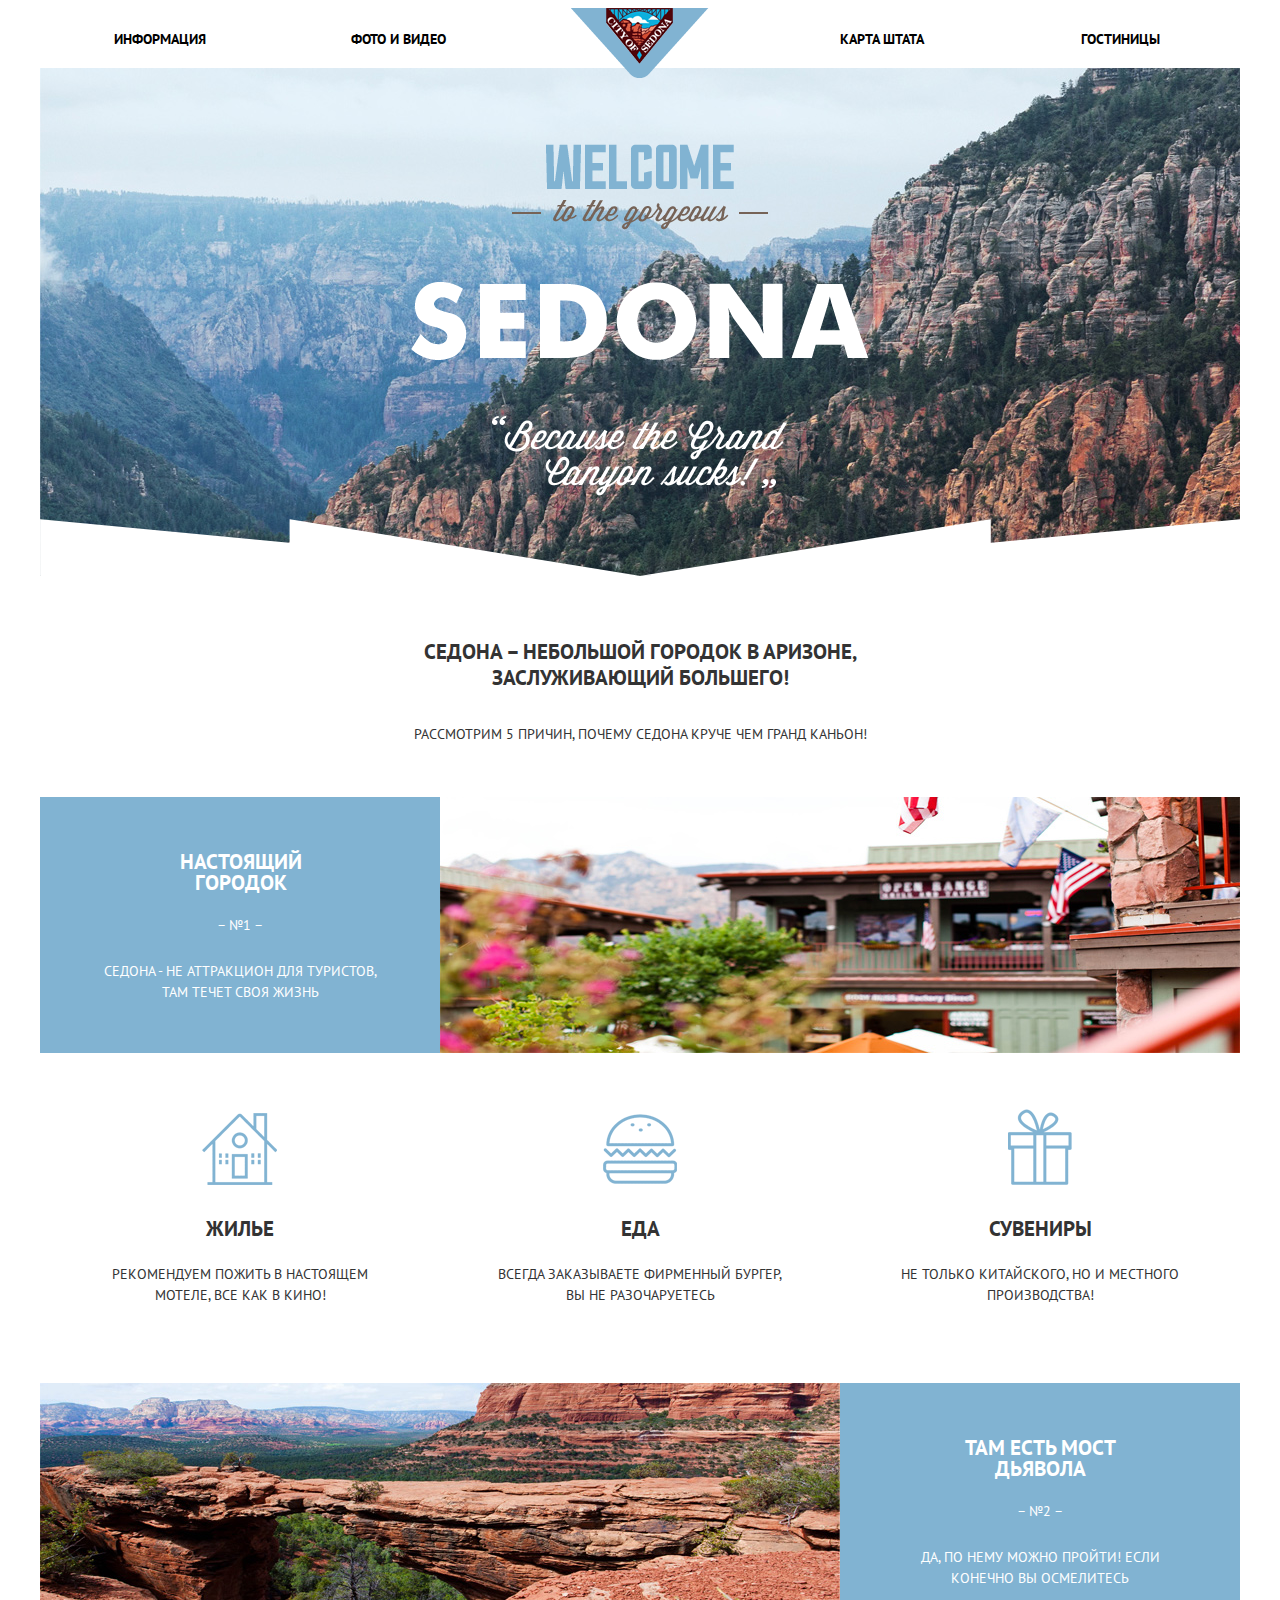
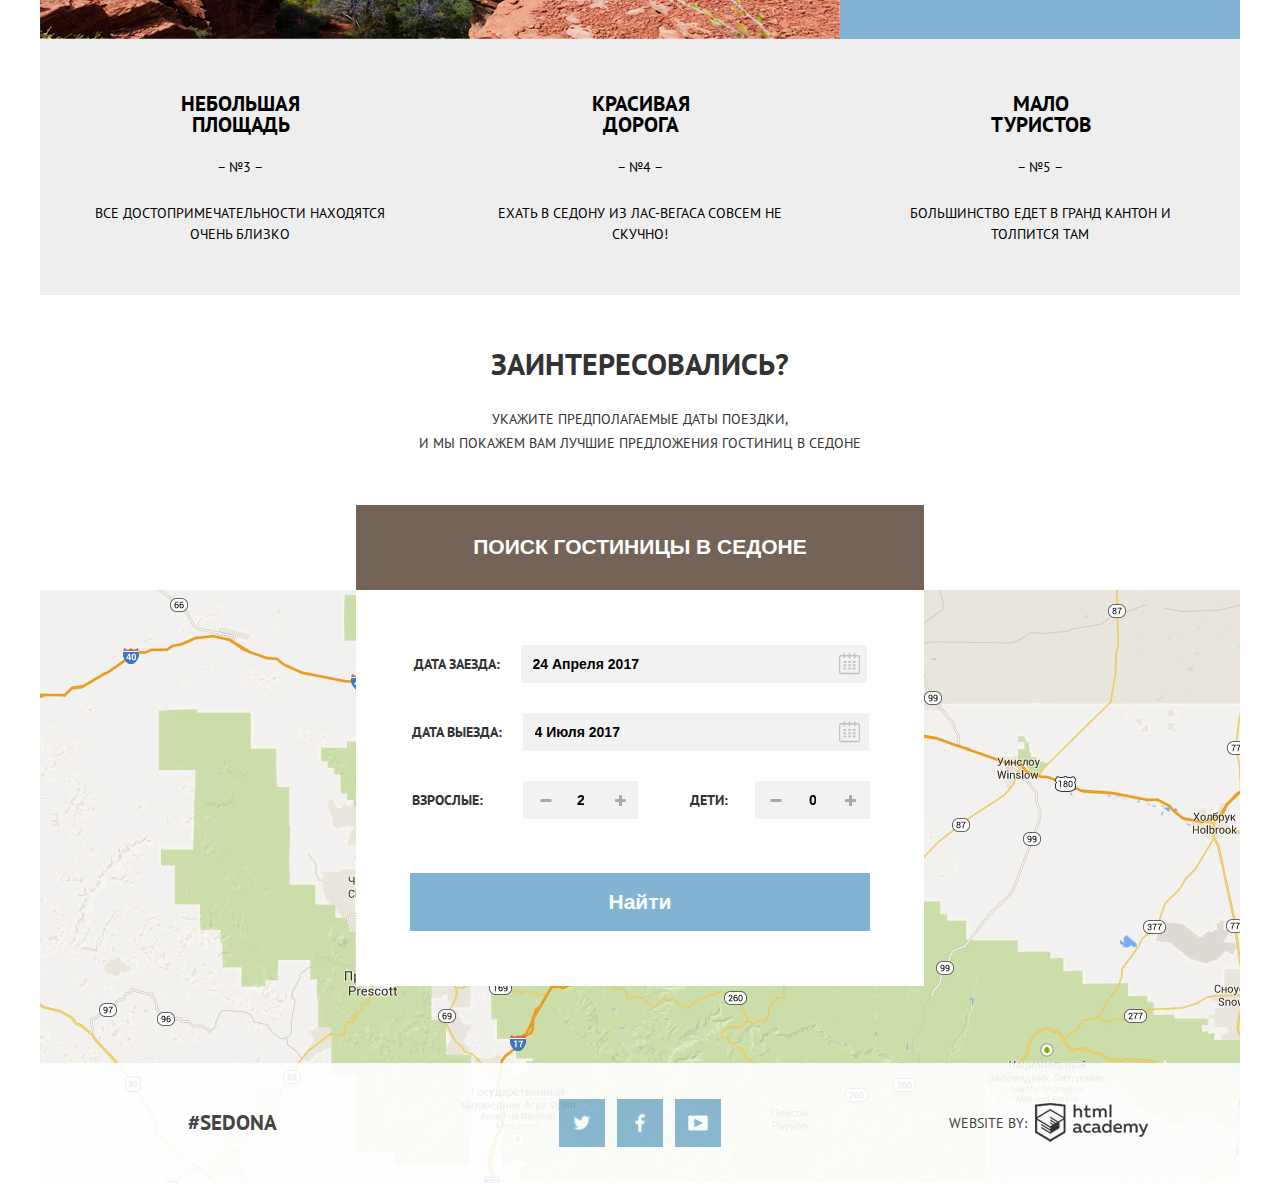
==== commit 870e3b1b: "На проверку" ====
--- a/index.html
+++ b/index.html
@@ -100,39 +100,37 @@
 				<div class="search-title">
 				<h2>Заинтересовались?</h2>
 				<p>Укажите предполагаемые даты поездки,<br> и мы покажем вам лучшие предложения гостиниц в Cедоне</p>
-				<button class="search-btn">Поиск гостиницы в Седоне</button>
+				<button type="button" class="search-btn">Поиск гостиницы в Седоне</button>
 				</div>
 
 			
-					<form action="#" method="post" class="pop-up"> 
-						<div class="string">
-							<label for="check-in">Дата заезда:</label>
-							<input type="text" value="24 Апреля 2017" id="check-in" name="check-in" class="check-in">
-							<button type="button" class="calendar">
+				<form action="#" method="post" class="pop-up"> 
+					<div class="string">
+						<label for="check-in">Дата заезда:</label>
+						<input type="text" placeholder="24 Апреля 2017" id="check-in" name="check-in" class="check-in">
+						<button type="button" class="calendar">
+					</div>
+					<div class="string">
+						<label for="check-out">Дата выезда:</label>
+						<input type="text" placeholder="4 Июля 2017" id="check-out" name="check-out" class="check-out">
+						<button type="button" class="calendar"></button>
+					</div>
+					<div class="string-last">
+						<div class="half-string">
+							<label for="adults">Взрослые:</label>
+							<input type="text" name="adults" id="adults" placeholder="2">
+							<button type="button" class="plus"></button>
+							<button type="button" class="minus"></button>
 						</div>
-						<div class="string">
-							<label for="check-out">Дата выезда:</label>
-							<input type="text" value="24 Апреля 2017" id="check-out" name="check-out" class="check-out">
-							<button type="button" class="calendar"></button>
+						<div class="half-string">
+							<label for="kids">Дети:</label>
+							<input type="text" name="kids" id="kids" placeholder="0">
+							<button type="button" class="plus"></button>
+							<button type="button" class="minus"></button>
 						</div>
-						<div class="string-last">
-							<div class="half-string">
-								<label for="adults">Взрослые:</label>
-								<input type="number" name="adults" id="adults">
-								<button type="button" class="plus"></button>
-								<button type="button" class="minus"></button>
-							</div>
-							<div class="half-string">
-								<label for="kids">Дети:</label>
-								<input type="number" name="kids" id="kids">
-								<button type="button" class="plus"></button>
-								<button type="button" class="minus"></button>
-							</div>
-						</div>
-
-						<button>Найти</button>
-
-					</form>
+					</div>
+					<button type="submit" class="pop-up-btn">Найти</button>
+				</form>
 				
 		</div>
 
--- a/css/style.css
+++ b/css/style.css
@@ -42,13 +42,26 @@
 	height: 56px;
 	padding: 0px;
 	margin: 0px;
-}
-
-.main-nav li a {
+	font-size: 0px;
+}
+
+.main-nav a {
 	text-decoration: none;
 	text-transform: uppercase;
 	color: #000000;
 	font-weight: bold;
+}
+
+.main-nav a:hover {
+	color: #81b3d2;
+}
+
+.main-nav a:active {
+	color: #cacaca;
+}
+
+.main-nav a.active {
+	color: #766357;
 }
 
 .header-landscape {
@@ -179,7 +192,7 @@
 }
 
 .features li:first-child::before {
-	background-image: url("../img/house.png");
+	background: url("../img/sprite.png") no-repeat -5px -172px;
 	width: 75px;
 	height: 72px;
 	top: 60px;
@@ -187,7 +200,7 @@
 }
 
 .features li:nth-child(2)::before {
-	background-image: url("../img/hamburger.png");
+	background: url("../img/sprite.png") no-repeat -5px -89px;
 	width: 74px;
 	height: 70px;
 	top: 61px;
@@ -195,7 +208,7 @@
 }
 
 .features li:nth-child(3)::before {
-	background-image: url("../img/gift.png");
+	background: url("../img/sprite.png") no-repeat -181px -86px;
 	width: 64px;
 	height: 76px;
 	top: 56px;
@@ -270,7 +283,6 @@
 	width: 568px;
 	padding-top: 55px;
 	background: #ffffff;
-
 }
 
 .pop-up input {
@@ -281,6 +293,18 @@
 	box-sizing: border-box;
 }
 
+.pop-up input:hover {
+	background: #ebebeb;
+}
+
+.pop-up input:focus {
+	background: #ffffff;
+	outline-color: #e5e5e5;
+}
+
+.pop-up button {
+	outline: none;
+}
 
 .string input {
 	width: 346px;
@@ -297,12 +321,20 @@
 .string .calendar {
 	width: 21px;
 	height: 22px;
-	background: url("../img/sprite.png") no-repeat -10px -40px;
+	background: url("../img/sprite.png") no-repeat -134px -10px;
 	position: absolute;
 	right: 10px;
 	top: 8px;
 }
 
+.string .calendar:hover {
+	background: url("../img/sprite.png") no-repeat -175px -10px;
+}
+
+.string .calendar:active {
+	background: url("../img/sprite.png") no-repeat -216px -10px;
+}
+
 .string-last {
 	font-size: 0px;
 	width: 460px;
@@ -313,6 +345,8 @@
 .string-last input {
 	width: 115px;
 	font-size: 0px;
+	padding-left: 54px;
+	padding-right: 54px;
 }
 
 .half-string {
@@ -325,21 +359,43 @@
 .half-string .plus {
 	width: 11px;
 	height: 11px;
-	background: url("../img/sprite.png") no-repeat -10px -565px;
+	background: url("../img/sprite.png") no-repeat -292px -108px;
 	position: absolute;
 	right: 13px;
 	top: 14px;
 }
 
+.half-string .plus:hover {
+	background: url("../img/sprite.png") no-repeat -354px -108px;
+}
+
+.half-string .plus:active {
+	background: url("../img/sprite.png") no-repeat -323px -108px;
+}
+
 .half-string .minus {
 	width: 12px;
 	height: 3px;
-	background: url("../img/sprite.png") no-repeat -10px -542px;
+	background: url("../img/sprite.png") no-repeat -94px -108px;
 	position: absolute;
 	right: 88px;
 	top: 18px;
 }
 
+.half-string .minus:hover {
+	background: url("../img/sprite.png") no-repeat -260px -108px;
+}
+
+.half-string .minus:active {
+	background: url("../img/sprite.png") no-repeat -126px -108px;
+}
+
+.string button,
+.half-string button {
+	border: 0px;
+	cursor: pointer;
+}
+
 .half-string:first-child input {
 	margin-left: 40px;
 }
@@ -360,8 +416,8 @@
 	font-weight: bold;
 }
 
-.pop-up button {
-	padding: 0px;
+.pop-up .pop-up-btn {
+	text-decoration: none;
 	height: 58px;
 	width: 460px;
 	background-color: #81b3d2;
@@ -374,6 +430,24 @@
 	margin-bottom: 55px;
 }
 
+.pop-up-btn:hover {
+	background: #669ec0;
+}
+
+.pop-up-btn:active {
+	background: #5496bd;
+	color: rgba(255, 255, 255, 0.3);
+}
+
+.string ::-webkit-input-placeholder,
+.string-last ::-webkit-input-placeholder {
+	color:#c0392b;
+	font-size: 14px;
+	line-height: 26px;
+	font-weight: bold;
+	color: black;
+}
+
 .map {
 	background: url("../img/map.jpg") no-repeat;
 	height: 593px;
@@ -427,19 +501,7 @@
 	font-size: 0px;
 	background-color: #81b3d2;
 	position: relative;
-	margin: 0 5px;
-}
-
-.social-btn:hover {
-	background-color: #669ec0;
-}
-
-.social-btn:active {
-	background-color: #5496bd;
-}
-
-.social-btn:active + .social-btn::before {
-	opacity: 0.3;
+	margin: 0 6px;
 }
 
 .social-btn::before {
@@ -453,21 +515,41 @@
 }
 
 .social-btn-twitter::before {
-	background-position: -10px -633px;
+	background-position: -153px -103px;
 	width: 17px;
     height: 15px;
+}
+
+.social-btn-twitter:active::before {
+	background-position: -89px -134px;
 }
 
 .social-btn-facebook::before {
 	width: 10px;
     height: 19px;
-    background-position: -10px -166px;
+    background-position: -186px -52px;
+}
+
+.social-btn-facebook:active::before {
+	background-position: -216px -52px;
 }
 
 .social-btn-youtube::before {
 	width: 20px;
     height: 16px;
-    background-position: -10px -668px;
+    background-position: -116px -134px;
+}
+
+.social-btn-youtube:active::before {
+	background-position: -146px -134px;
+}
+
+.social-btn:hover {
+	background-color: #669ec0;
+}
+
+.social-btn:active {
+	background: #5496bd;
 }
 
 .footer-copyright {
@@ -488,23 +570,16 @@
 .footer-copyright .copyright-btn {
 	width: 113px;
 	height: 39px;
-	background: url("../img/sprite.png") no-repeat -10px -483px;
+	background: url("../img/sprite.png") no-repeat -90px -172px;
 }
 
 .copyright-btn:hover {
-
-}
-
-
-
-
-
-
-
-
-
-
-
+	background: url("../img/sprite.png") no-repeat -255px -54px;
+}
+
+.copyright-btn:active {
+	background: url("../img/sprite.png") no-repeat -252px -5px;
+}
 
 
 
@@ -512,7 +587,7 @@
 
 .filter {
 	background: url("../img/filter-background.jpg");
-	height: 184px;
+	height: 186px;
 	padding-top: 32px;
 }
 .filter-form {
@@ -525,11 +600,15 @@
 	padding: 0px;
 	margin: 0px;
 	border: 0px;
+
 }
 
 .filter-form legend {
 	padding: 0px;
 	margin: 0px;
+	font-size: 16px;
+	line-height: 21px;
+	font-weight: bold;
 }
 
 .filter-form .infrostructure,
@@ -540,12 +619,6 @@
 
 .filter-form .infrostructure{
 	margin-right: 55px;
-}
-
-.price {
-	width: 328px;
-	float: right;
-	background: #ccc;
 }
 
 input[type="checkbox"] {
@@ -567,7 +640,7 @@
 	left: 0;
 	width: 22px;
 	height: 22px;
-	background: url("../img/sprite.png") no-repeat -10px -124px;
+	background: url("../img/sprite.png") no-repeat -102px -52px;
 }
 
 input[type="checkbox"]:checked + label::after {
@@ -577,7 +650,137 @@
 	left: 0;
 	width: 26px;
 	height: 22px;
-	background: url("../img/sprite.png") no-repeat -10px -82px;
+	background: url("../img/sprite.png") no-repeat -10px -52px;
+}
+
+input[disabled]:checked + label::after {
+	background: url("../img/sprite.png") no-repeat -56px -52px;
+}
+
+input[disabled] + label::before {
+	background: url("../img/sprite.png") no-repeat -144px -52px;
+}
+
+
+
+.filter-form .price {
+	width: 330px;
+	float: right;
+}
+
+.price legend {
+	margin-bottom: 11px;
+}
+
+.price .price-controls {
+	height: 32px;
+	margin-bottom: 20px;
+	margin-left: 10px;
+	border: 2px solid #ffffff;
+	border-radius: 2px;
+	font-size: 0px;
+	width: 314px;
+	position: relative;
+}
+
+.price-controls::after {
+	content: "";
+	position: absolute;
+	width: 2px;
+	height: 22px;
+	background: #ffffff;
+	top: 50%;
+	left: 50%;
+	transform: translate(-50%, -50%);
+}
+
+.price-controls label {
+	display: inline-block;
+	font-size: 14px;
+	vertical-align: top;
+	cursor: pointer;
+	line-height: 28px;
+}
+
+.price-controls .min-price,
+.price-controls .max-price {
+	width: 90px;
+	padding-left: 65px;
+}
+
+.price-controls input {
+	width: 50px;
+	margin: 0px;
+	color: inherit;
+	font: inherit;
+	background: none;
+	border: none;
+	outline: none;
+}
+
+.price-range {
+	position: relative;
+	margin-bottom: 32px;
+	margin-left: 10px;
+	width: 317px;
+}
+
+.price-range .scale {
+	height: 2px;
+	background: rgba(255, 255, 255, 0.3);
+}
+
+.price-range .bar {
+	height: 2px;
+	background: #ffffff;
+	width: 80%;
+}
+
+.price-range .range-toggle {
+	position: absolute;
+	top: -9px;
+
+	width: 4px;
+	height: 4px;
+	background: #ababab;
+	border: 8px solid #ffffff;
+	border-radius: 50%;
+	box-shadow: 0 2px 1px 0 rgba(0, 1, 1, 0.2);
+	cursor: pointer;
+}
+
+.range-toggle-min {
+	left: 0px;
+}
+
+.range-toggle-max {
+	left: 80%;
+}
+
+.range-toggle:hover {
+	background: #1c4f80;
+}
+
+.price .price-btn {
+	display: block;
+	margin: 0 auto;
+	padding: 6px 35px;
+
+	font-size: 14px;
+	line-height: 20px;
+	color: #ffffff;
+	text-transform: uppercase;
+
+	background: transparent;
+	border: 2px solid #ffffff;
+	border-radius: 2px;
+	outline: none;
+	cursor: pointer;
+}
+
+.price .price-btn:hover {
+	background: #ffffff;
+	color: #000000;
 }
 	
 .results {
@@ -599,10 +802,31 @@
 
 .sort span {
 	margin-right: 40px;
+	font-size: 12px;
+	line-height: 18px;
 }
 
 .sort .sort-type {
 	margin-right: 33px;
+	font-size: 12px;
+	line-height: 18px;
+	text-decoration: none;
+	border-bottom: 1px dotted #81b3d2;
+	color: #cacaca;
+}
+
+.sort .active {
+	border: none;
+	color: #81b3d2;
+}
+
+.sort .sort-type:hover {
+	color: #81b3d2;
+}
+
+.sort .sort-type:active {
+	border: none;
+	color: #000000;
 }
 
 .arrow-block {
@@ -623,10 +847,28 @@
     background-position: -10px -10px;
 }
 
+
 .arrow:nth-child(2) {
-	margin-left: 12px;
+	margin-left: 12px;	
+}
+
+.arrow-block .active {
+	background-position: -72px -10px;
+}
+
+.arrow-block .arrow:nth-child(2):hover,
+.arrow-block .arrow:nth-child(2):active {
 	transform: rotate(180deg);
 }
+
+.arrow-block .arrow:hover {
+	background-position: -103px -10px;
+}
+
+.arrow-block .arrow:active {
+	background-position: -41px -10px;
+}
+
 
 
 
@@ -662,6 +904,7 @@
 .description {
 	width: 260px;
 	margin-left: 30px;
+	margin-right: 520px;
 }
 
 .description h2 {
@@ -670,6 +913,14 @@
 	line-height: 26px;
 	margin-top: -2px;
 	margin-bottom: 9px;
+}
+
+.description h2:hover {
+	color: #81b3d2;
+}
+
+.description h2:active {
+	color: #cacaca;
 }
 
 .description .type-price {
@@ -719,14 +970,58 @@
 	background-color: #766357;
 }
 
-
-
-
-
-
-
-
-
-
-
-
+.btn:first-child:hover {
+	background: #669ec0;
+}
+
+.btn:last-child:hover {
+	background-color: #604e43;
+}
+
+.btn:first-child:active {
+	background: #5496bd;
+	color: rgba(255, 255, 255, 0.3);
+}
+
+.btn:last-child:active {
+	background: #503e33;
+	color: rgba(255, 255, 255, 0.3);
+}
+
+.result-content .stars {
+	width: 111px;
+}
+
+.stars img {
+	float: right;
+	margin-top: -1px;
+}
+
+.stars span {
+	display: block;
+	width: 110px;
+	height: 21px;
+	margin-top: 62px;
+	margin-bottom: 1px;
+	margin-right: 1px;
+	color: white;
+	background-color: #f2f2f2;
+	color: #666666;
+	font-size: 14px;
+	line-height: 21px;
+	text-align: center;
+	padding-top: 3px;
+	padding-bottom: 3px;
+}
+}
+
+
+
+
+
+
+
+
+
+
+
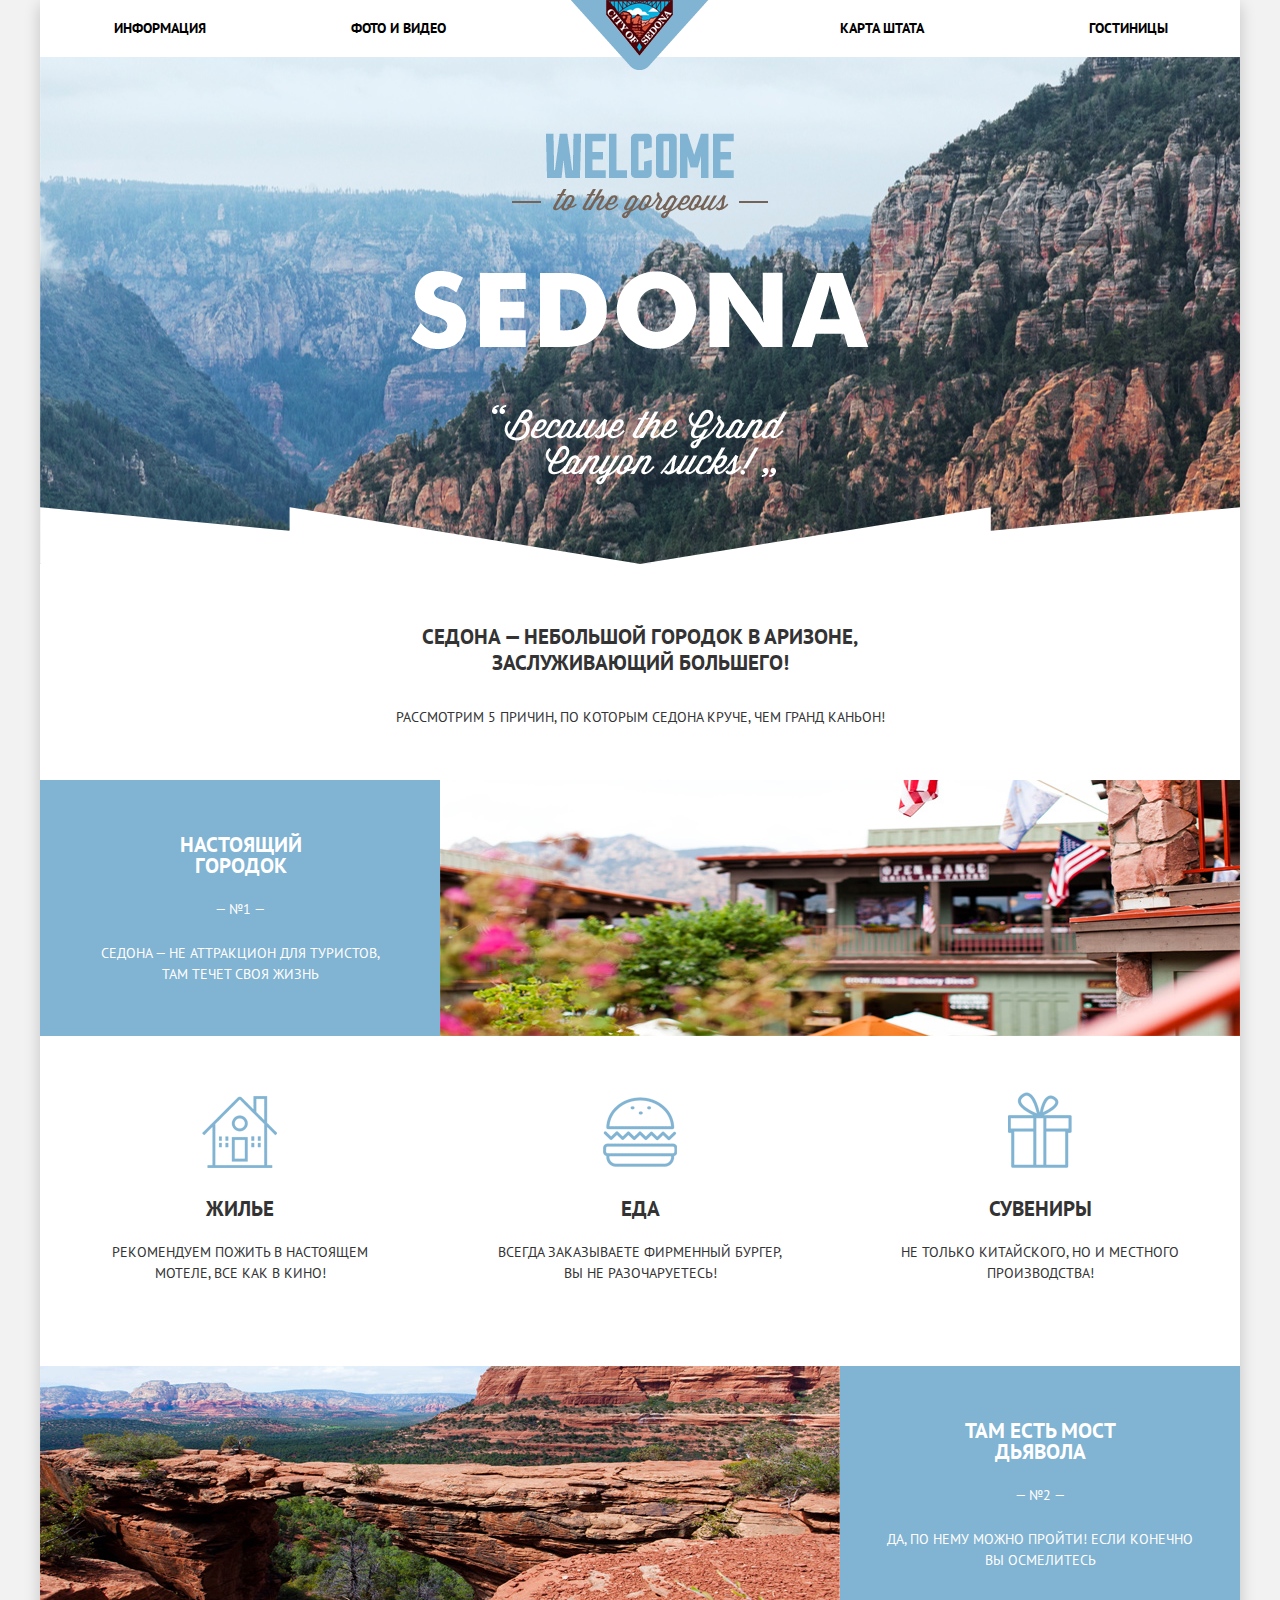
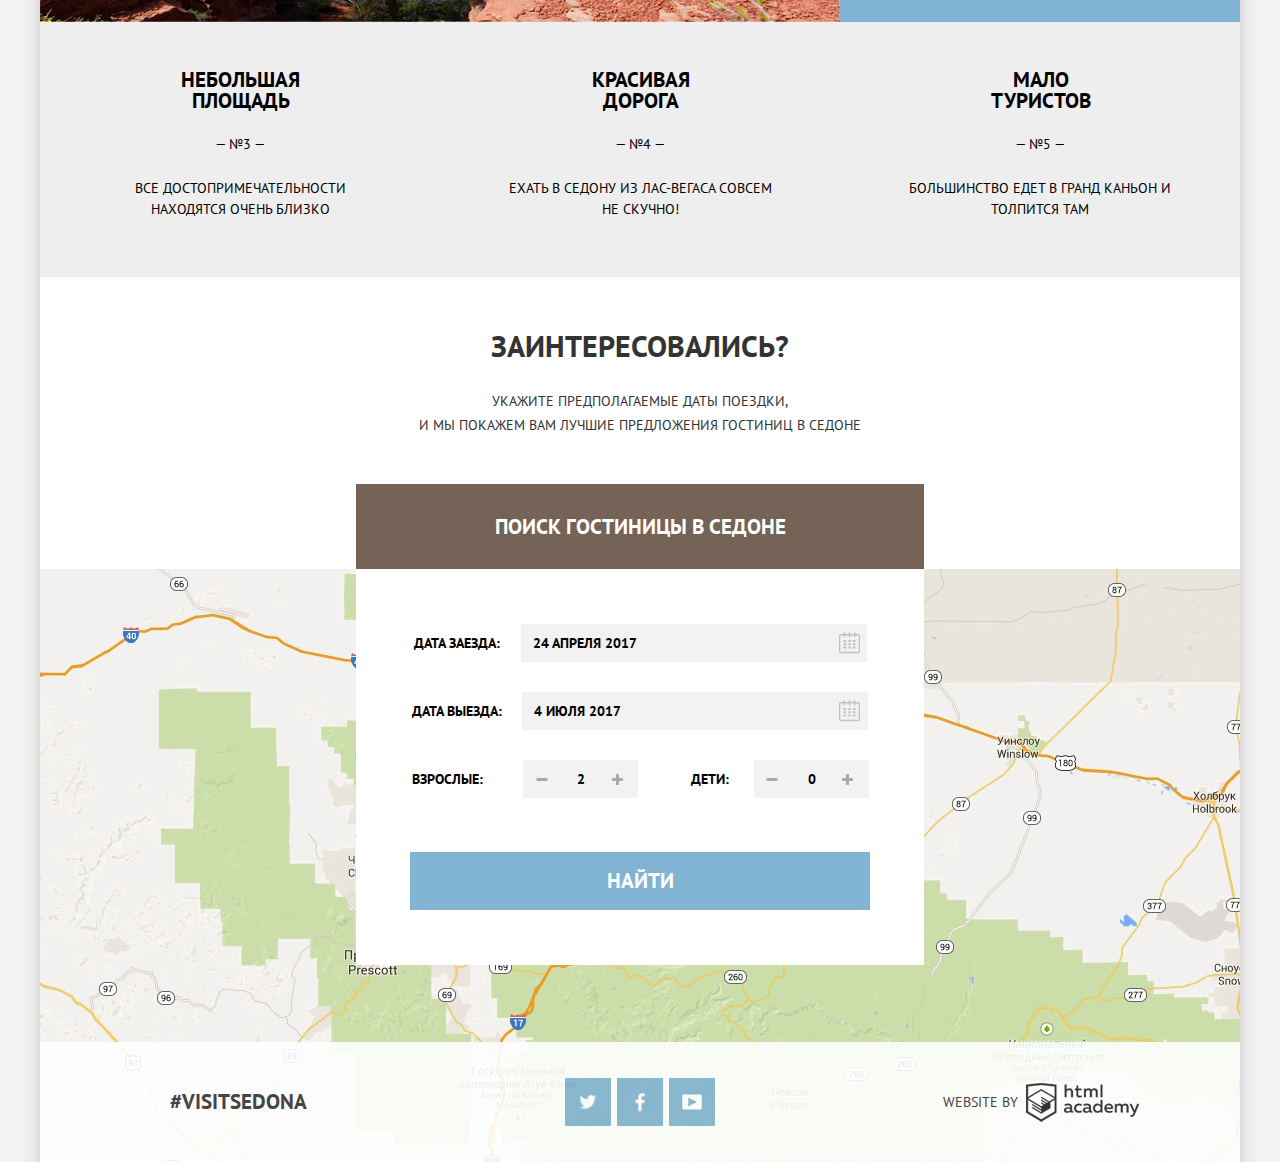
==== commit 295d6f1d: "Исправил недочеты" ====
--- a/index.html
+++ b/index.html
@@ -3,6 +3,7 @@
 <head>
     <meta charset="utf-8">
     <title>HTML Academy: Седона</title>
+    <link href="css/normalize.css" rel="stylesheet">
     <link href="https://fonts.googleapis.com/css?family=PT+Sans:400,700&amp;subset=cyrillic-ext" rel="stylesheet">
     <link href="css/style.css" rel="stylesheet">
 </head>
@@ -15,7 +16,7 @@
 					<li><a href="#">Фото и видео</a></li>
 					<li><a class="logo" ><img src="img/logo.png" class="logo" alt="City of Sedona" width="138px" height="70px" ></a></li>
 					<li><a href="#">Карта штата</a></li>   
-					<li><a href="#">Гостиницы</a></li>		
+					<li><a href="index-catalog.html">Гостиницы</a></li>		
 				</ul>
 				
 		</nav>
@@ -27,16 +28,16 @@
 		</div>
 
 		<div class="promo">
-			<h1>Седона &ndash; небольшой городок в Аризоне, заслуживающий большего!</h1>
-			<h2>Рассмотрим 5 причин, почему Седона круче чем Гранд Каньон!</h2>
+			<h1>Седона &mdash; небольшой городок в Аризоне, заслуживающий большего!</h1>
+			<h2>Рассмотрим 5 причин, по которым Седона круче, чем Гранд Каньон!</h2>
 		</div>
 
 		<main class="advantages">
 				<div class="advantages-first-block clearfix">
 					<div class="advantage-item-text">
 						<h3>Настоящий городок</h3>
-						<span>&ndash; №1 &ndash;</span>   
-						<p>Седона - не аттракцион для туристов, там течет своя жизнь</p>
+						<span>&mdash; №1 &mdash;</span>   
+						<p>Седона &mdash; не аттракцион для туристов, там течет своя жизнь</p>
 					</div>
 
 					<div class="advantage-item-picture">
@@ -53,7 +54,7 @@
 						</li>
 						<li class="feature-item-food">							
 							<h3>Еда</h3>
-							<p>Всегда заказываете фирменный бургер, вы не разочаруетесь</p>
+							<p>Всегда заказываете фирменный бургер, вы не разочаруетесь!</p>
 						</li>
 						<li class="feature-item-souvenirs">
 							<h3>Сувениры</h3>
@@ -68,7 +69,7 @@
 					</div>
 					<div class="advantage-item-text">
 						<h3>Там есть мост Дьявола</h3>
-						<span>&ndash; №2 &ndash;</span>
+						<span>&mdash; №2 &mdash;</span>
 						<p>Да, по нему можно пройти! Если конечно вы осмелитесь</p>
 					</div>
 				</div>
@@ -77,20 +78,20 @@
 					<ul>
 						<li class="advantage-item-text">
 							<h3>Небольшая площадь</h3>
-							<span>&ndash; №3 &ndash;</span>
+							<span>&mdash; №3 &mdash;</span>
 							<p>Все достопримечательности находятся очень близко</p>
 						</li>
 
 						<li class="advantage-item-text">
 							<h3>Красивая дорога</h3>
-							<span>&ndash; №4 &ndash;</span>
+							<span>&mdash; №4 &mdash;</span>
 							<p>Ехать в Седону из Лас-Вегаса совсем не скучно!</p>
 						</li>
 
 						<li class="advantage-item-text">
 							<h3>Мало туристов</h3>
-							<span>&ndash; №5 &ndash;</span>
-							<p>Большинство едет в Гранд Кантон и толпится там</p>
+							<span>&mdash; №5 &mdash;</span>
+							<p>Большинство едет в Гранд Каньон и толпится там</p>
 						</li>
 					</ul>
 				</div>
@@ -140,7 +141,7 @@
 				<div class="footer-content">
 
 					<div class="footer-hashtag">
-						<p>#Sedona</p>
+						<p>#VisitSedona</p>
 					</div>
 
 					<div class="footer-social">
@@ -150,7 +151,7 @@
 					</div>
 
 					<div class="footer-copyright">
-						<span>Website by:</span><a class="copyright-btn" title="html academy" href="#"></a>
+						<span>Website by</span><a class="copyright-btn" title="html academy" href="#"></a>
 					</div>
 
 				</div>
--- a/css/style.css
+++ b/css/style.css
@@ -4,14 +4,14 @@
 	color: #333333;
 	font-weight: normal;
 	text-transform: uppercase;
-	background-color: #ffffff;
 	font-family: 'PT Sans', 'Arial', sans-serif;
+	background-color: #f2f2f2;
 }
 
 .container {
 	width: 1200px;
-	padding: 0 20px;
 	margin: 0 auto;
+	box-shadow: 0px 5px 15px 0px rgba(0, 1, 1, 0.2);
 }
 
 .clearfix::after {
@@ -24,11 +24,12 @@
 	font-size: 0px;
 	padding: 0px;
 	margin: 0px;
+	background-color: #ffffff;
 }
 
 .main-nav li {
 	display: inline-block;
-	padding-top: 16px;
+	padding-top: 13px;
 	padding-bottom: 16px;
 	width: 239px;
 	margin: 0px;
@@ -39,10 +40,15 @@
 }
 .main-nav li:nth-child(3) {
 	width: 244px;
-	height: 56px;
+	height: 57px;
 	padding: 0px;
 	margin: 0px;
 	font-size: 0px;
+}
+
+.main-nav li:last-child {
+	width: 150px;
+	margin-left: 52px;
 }
 
 .main-nav a {
@@ -82,12 +88,14 @@
 	background-position: bottom, center;
 	background-repeat: no-repeat, no-repeat;
 	padding-top: 76px;
-	height: 432px;	
+	height: 431px;	
 }
 
 .promo {
 	text-align: center;
-	padding-top: 63px;
+	padding-top: 60px;
+	background-color: #ffffff;
+	padding-bottom: 50px;
 }
 
 .promo h1 {
@@ -97,7 +105,7 @@
 	padding-right: 300px;
 	margin: 0px;
 	font-weight: bold;
-	margin-bottom: 30px;
+	margin-bottom: 28px;
 }
 
 .promo h2 {
@@ -105,7 +113,7 @@
 	line-height: 26px;
 	margin: 0px;
 	font-weight: normal;
-	margin-bottom: 50px;
+	color: #333333;
 }
 
 
@@ -145,7 +153,7 @@
 .advantage-item-text h3 {
 	padding-left: 125px;
 	padding-right: 124px;
-	margin-bottom: 22px;
+	margin-bottom: 23px;
 }
 
 .advantage-item-text span {
@@ -156,21 +164,27 @@
 .advantage-item-text p {
 	font-size: 14px;
 	line-height: 21px;
-	margin-top: 25px;
+	margin-top: 23px;																		
 	margin-bottom: 50px;
 	padding-left: 55px;
 	padding-right: 55px;
 }
 
+div.advantage-item-text:nth-child(2) p {
+	padding-left: 40px;
+	padding-right: 40px;
+}
+
 
 .features ul{
 	padding: 0px;
 	margin: 0px;
 	font-size: 0px;
+	background: #ffffff;
 }
 
 .features li {
-	padding-top: 165px;
+	padding-top: 162px;
 	display: inline-block;
 	vertical-align: middle;
 	width: 400px;
@@ -187,8 +201,8 @@
 .features li p {
 	padding-left: 50px;
 	padding-right: 50px;
-	margin-bottom: 77px;
-	margin-top: 25px;
+	margin-bottom: 82px;
+	margin-top: 23px;
 }
 
 .features li:first-child::before {
@@ -240,13 +254,23 @@
 	color: #000000;
 	display: inline-block;
 	vertical-align: middle;
-}
+	padding-top: 47px;
+}
+
+li.advantage-item-text p {
+	margin-bottom: 57px;
+	padding-right: 60px;
+	padding-left: 60px;
+}
+
+
 
 .search {
 	text-align: center;
 	padding-top: 54px;
 	position: relative;
 	position: relative;
+	background: #ffffff;
 }
 
 .search h2 {
@@ -257,7 +281,7 @@
 }
 
 .search p {
-	margin-bottom: 50px;
+	margin-bottom: 47px;
 	font-size: 14px;
 	line-height: 24px;
 }
@@ -274,6 +298,7 @@
 	font-weight: bold;
 	text-transform: uppercase;
 	border: 0px;
+	font-family:  'PT Sans', 'Arial', sans-serif;
 }
 
 .pop-up {
@@ -289,8 +314,17 @@
 	background-color: #f2f2f2;
 	border: 0px;
 	height: 38px;	
-	padding-left: 12px;
 	box-sizing: border-box;
+}
+
+.pop-up input,
+.pop-up label {
+	font-size: 14px;
+	line-height: 26px;
+	font-weight: bold;
+	font-family:  'PT Sans', 'Arial', sans-serif;
+	text-transform: uppercase;
+	color: black;
 }
 
 .pop-up input:hover {
@@ -299,7 +333,8 @@
 
 .pop-up input:focus {
 	background: #ffffff;
-	outline-color: #e5e5e5;
+	border: 2px solid #e5e5e5;
+	outline: none;
 }
 
 .pop-up button {
@@ -309,6 +344,13 @@
 .string input {
 	width: 346px;
 	margin-left: 17px;
+	padding-left: 12px;
+	border: none;
+	padding-right: 0px;
+}
+
+.string:nth-child(2) input {
+	margin-left: 16px;
 }
 
 .string {
@@ -344,9 +386,13 @@
 
 .string-last input {
 	width: 115px;
-	font-size: 0px;
-	padding-left: 54px;
-	padding-right: 54px;
+	padding-left: 40px;
+	padding-right: 40px;
+	text-align: center;
+}
+
+.pop-up input::-ms-clear {
+   display: none;
 }
 
 .half-string {
@@ -357,37 +403,39 @@
 }
 
 .half-string .plus {
-	width: 11px;
-	height: 11px;
-	background: url("../img/sprite.png") no-repeat -292px -108px;
+	width: 35px;
+	height: 38px;
+	background: url("../img/sprite.png") no-repeat -273px -121px;
 	position: absolute;
-	right: 13px;
-	top: 14px;
+	right: 0px;
+	top: 0px;
+	padding: 0px;
 }
 
 .half-string .plus:hover {
-	background: url("../img/sprite.png") no-repeat -354px -108px;
+	background: url("../img/sprite.png") no-repeat -335px -121px;
 }
 
 .half-string .plus:active {
-	background: url("../img/sprite.png") no-repeat -323px -108px;
+	background: url("../img/sprite.png") no-repeat -304px -121px;
 }
 
 .half-string .minus {
-	width: 12px;
-	height: 3px;
-	background: url("../img/sprite.png") no-repeat -94px -108px;
+	width: 35px;
+	height: 38px;
+	background: url("../img/sprite.png") no-repeat -298px -171px; 
 	position: absolute;
-	right: 88px;
-	top: 18px;
+	left: 112px;
+	top: 0px;	
+	padding: 0px;
 }
 
 .half-string .minus:hover {
-	background: url("../img/sprite.png") no-repeat -260px -108px;
+	background: url("../img/sprite.png") no-repeat -220px -171px;
 }
 
 .half-string .minus:active {
-	background: url("../img/sprite.png") no-repeat -126px -108px;
+	background: url("../img/sprite.png") no-repeat -259px -171px;
 }
 
 .string button,
@@ -401,19 +449,12 @@
 }
 
 .half-string:last-child input {
-	margin-left: 27px;
+	margin-left: 25px;
 }
 
 .half-string:last-child {
 	width: 180px;
 	padding-left: 50px;
-}
-
-.pop-up input,
-.pop-up label {
-	font-size: 14px;
-	line-height: 26px;
-	font-weight: bold;
 }
 
 .pop-up .pop-up-btn {
@@ -428,7 +469,10 @@
 	line-height: 26px;
 	font-weight: bold;
 	margin-bottom: 55px;
-}
+	font-family:  'PT Sans', 'Arial', sans-serif;
+	text-transform: uppercase;
+}
+
 
 .pop-up-btn:hover {
 	background: #669ec0;
@@ -441,7 +485,7 @@
 
 .string ::-webkit-input-placeholder,
 .string-last ::-webkit-input-placeholder {
-	color:#c0392b;
+	color: #c0392b;
 	font-size: 14px;
 	line-height: 26px;
 	font-weight: bold;
@@ -472,7 +516,7 @@
 .footer-content div {
 	display: inline-block;
 	vertical-align: middle;
-	text-align: center;
+	
 }
 
 .footer-social {
@@ -491,6 +535,7 @@
 	font-size: 21px;
 	line-height: 26px;
 	font-weight: bold;
+	margin-left: 58px;
 }
 
 .footer-social .social-btn {
@@ -501,7 +546,11 @@
 	font-size: 0px;
 	background-color: #81b3d2;
 	position: relative;
-	margin: 0 6px;
+	margin: 0 3px;
+}
+
+.footer-social .social-btn:first-child {
+	margin-left: 125px;
 }
 
 .social-btn::before {
@@ -565,6 +614,7 @@
 	margin-right: 8px;
 	font-size: 14px;
 	line-height: 26px;
+	margin-left: 15px;
 }
 
 .footer-copyright .copyright-btn {
@@ -587,8 +637,8 @@
 
 .filter {
 	background: url("../img/filter-background.jpg");
-	height: 186px;
-	padding-top: 32px;
+	height: 193px;
+	padding-top: 25px;
 }
 .filter-form {
 	width: 1056px;
@@ -627,8 +677,8 @@
 
 input[type="checkbox"] + label {
 	display: block;
-	margin: 23px 0;
-	padding-left: 45px;
+	margin: 25px 0;
+	padding-left: 41px;
 	position: relative;
 	cursor: pointer;
 }
@@ -669,7 +719,8 @@
 }
 
 .price legend {
-	margin-bottom: 11px;
+	margin-bottom: 13px;
+	margin-left: 2px;
 }
 
 .price .price-controls {
@@ -699,13 +750,19 @@
 	font-size: 14px;
 	vertical-align: top;
 	cursor: pointer;
-	line-height: 28px;
+	line-height: 14px;
+	padding-top: 5px;
+	padding-bottom: 5px;
 }
 
 .price-controls .min-price,
 .price-controls .max-price {
 	width: 90px;
 	padding-left: 65px;
+}
+
+.price-controls .max-price {
+	padding-left: 60px;
 }
 
 .price-controls input {
@@ -764,12 +821,13 @@
 .price .price-btn {
 	display: block;
 	margin: 0 auto;
-	padding: 6px 35px;
-
-	font-size: 14px;
-	line-height: 20px;
+	padding: 6px 33px;
+
+	font-size: 14px;
+	line-height: 21px;
 	color: #ffffff;
 	text-transform: uppercase;
+	font-family: 'PT Sans', 'Arial', sans-serif;
 
 	background: transparent;
 	border: 2px solid #ffffff;
@@ -790,24 +848,25 @@
 .sort {
 	width: 1056px;
 	margin: 0 auto;	
-	padding-bottom: 33px;
+	padding-bottom: 30px;
 }
 
 .sort b {
 	font-size: 21px;
 	line-height: 26px;
-	margin-right: 49px;
+	margin-right: 45px;
 
 }
 
 .sort span {
-	margin-right: 40px;
+	margin-right: 35px;
 	font-size: 12px;
 	line-height: 18px;
 }
 
+
 .sort .sort-type {
-	margin-right: 33px;
+	margin-right: 30px;
 	font-size: 12px;
 	line-height: 18px;
 	text-decoration: none;
@@ -832,8 +891,9 @@
 .arrow-block {
 	float: right;
 	width: 34px;
-	height: 11px;
-	font-size: 0px;
+	height: 21px;
+	font-size: 0px;
+	margin-top: 5px;
 }
 
 .arrow {
@@ -874,16 +934,16 @@
 
 
 
-
-
-
+.results {
+	background: #ffffff;
+}
 
 .search-result-item {
-	border-top: 2px solid #e5e5e5;
+	border-top: 1px solid #e5e5e5;
 }
 
 .search-result-item:last-child {
-	border-bottom: 2px solid #e5e5e5;
+	border-bottom: 1px solid #e5e5e5;
 }
 
 .result-content {
@@ -895,10 +955,14 @@
 }
 
 .result-content > div,
-.result-content img {
+.result-content .img {
 	display: inline-block;
 	vertical-align: top;
 	font-size: 0px;
+}
+
+.img img {
+	display: block;
 }
 
 .description {
@@ -907,25 +971,29 @@
 	margin-right: 520px;
 }
 
-.description h2 {
+.description .hotel-name {
 	margin: 0px;
 	font-size: 21px;
 	line-height: 26px;
-	margin-top: -2px;
-	margin-bottom: 9px;
-}
-
-.description h2:hover {
+	margin-top: -4px;
+	margin-bottom: 7px;
+	text-decoration: none;
+	font-weight: bold;
+	color: #000000;
+	font-family: 'PT Sans', 'Arial', sans-serif;
+}
+
+.description .hotel-name:hover {
 	color: #81b3d2;
 }
 
-.description h2:active {
+.description .hotel-name:active {
 	color: #cacaca;
 }
 
 .description .type-price {
 	font-size: 0px;
-	margin-bottom: 9px;
+	margin-bottom: 13px;
 }
 
 .description .type-price span {
@@ -946,7 +1014,7 @@
 
 .btns .btn {
 	height: 21px;
-	width: 130px;
+	width: 142px;
 	display: inline-block;
 	vertical-align: middle;
 	font-size: 14px;
@@ -963,7 +1031,7 @@
 .btn:first-child {
 	background-color: #81b3d2;
 	width: 110px;
-	margin-right: 8px;
+	margin-right: 6px;
 }
 
 .btn:last-child {
@@ -999,11 +1067,10 @@
 
 .stars span {
 	display: block;
-	width: 110px;
+	width: 112px;
 	height: 21px;
-	margin-top: 62px;
-	margin-bottom: 1px;
-	margin-right: 1px;
+	margin-top: 63px;
+	margin-right: 0px;
 	color: white;
 	background-color: #f2f2f2;
 	color: #666666;
@@ -1013,15 +1080,14 @@
 	padding-top: 3px;
 	padding-bottom: 3px;
 }
-}
-
-
-
-
-
-
-
-
-
-
-
+
+
+
+
+
+
+
+
+
+
+
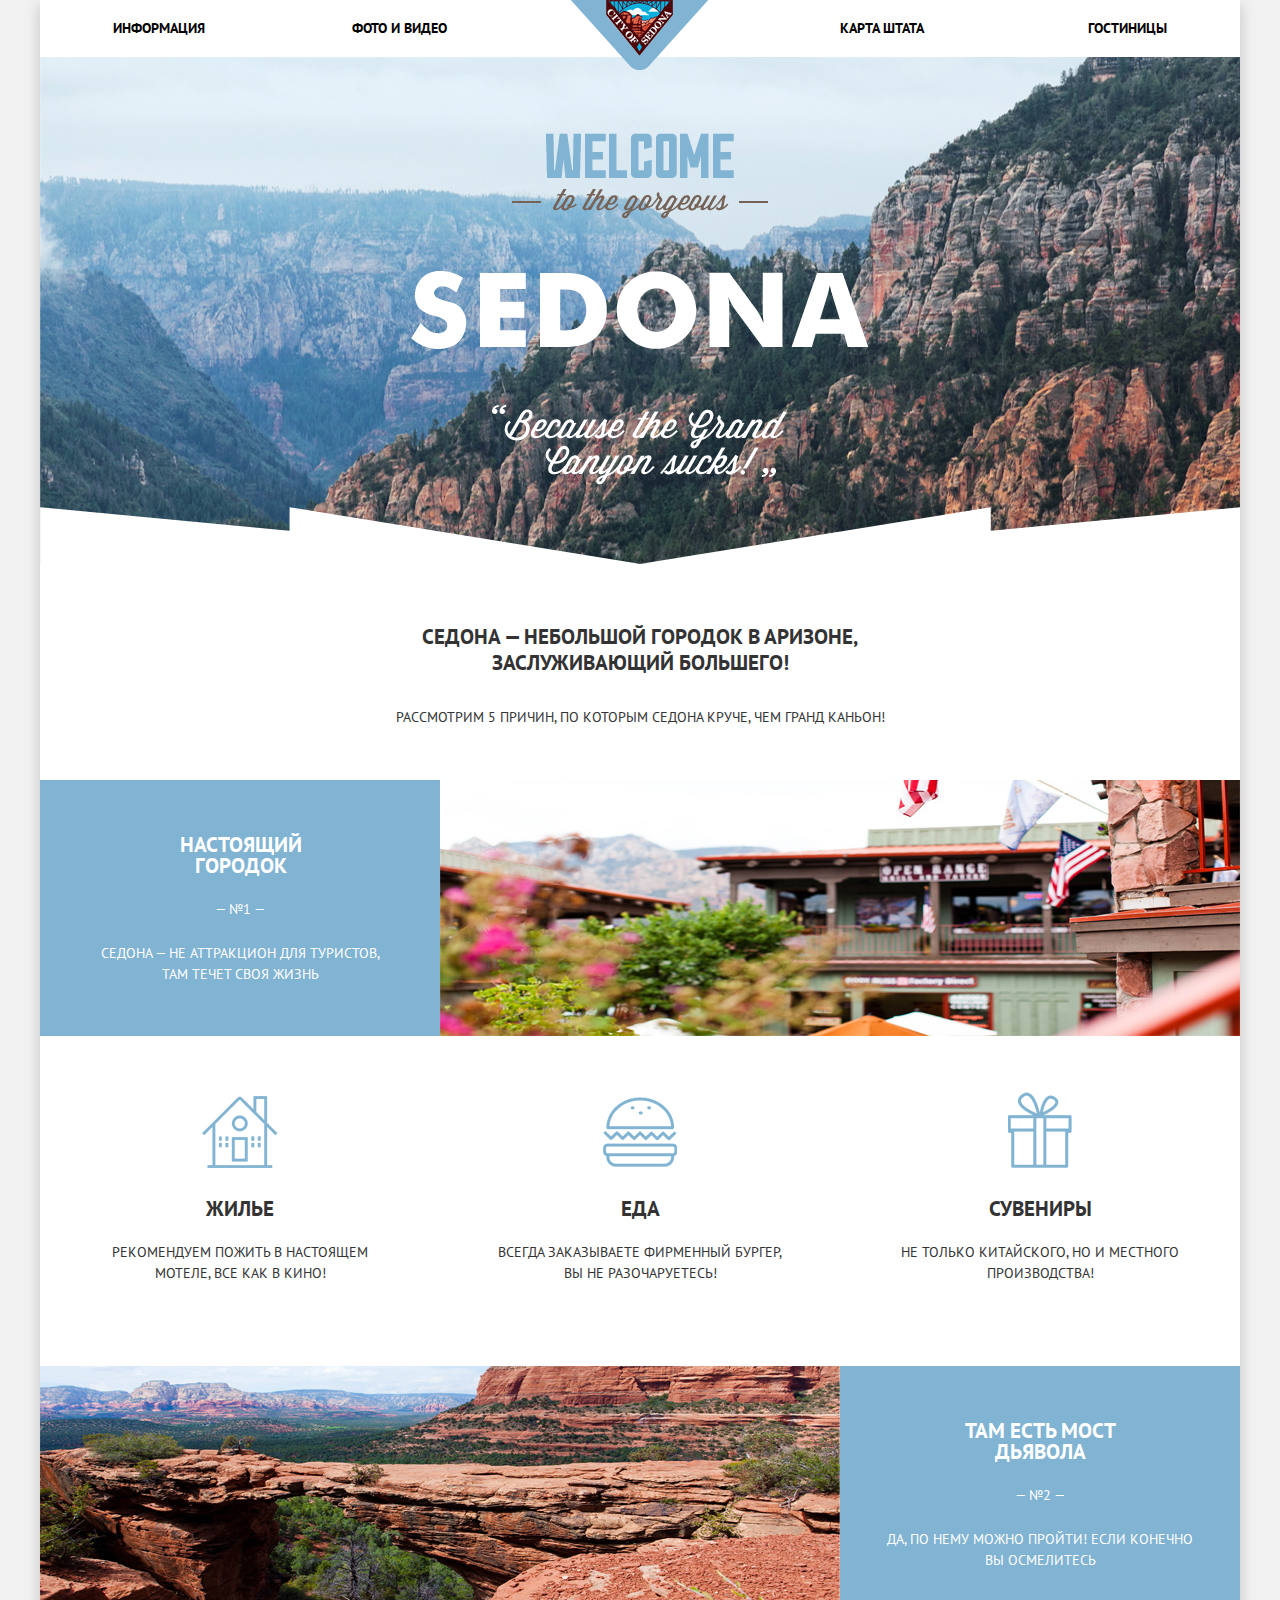
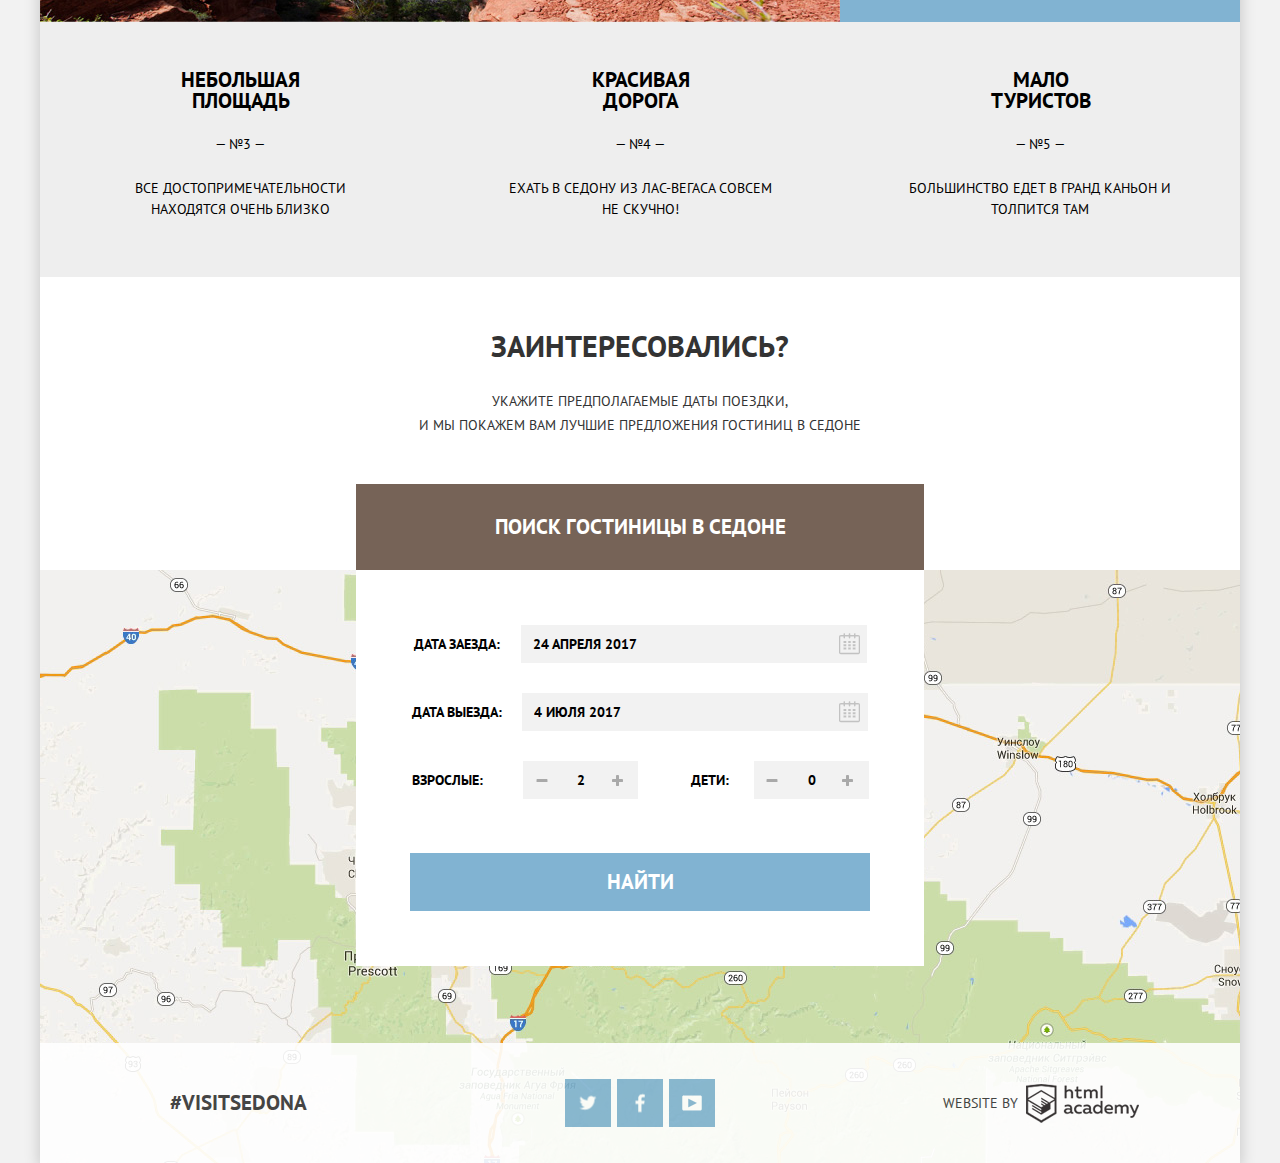
==== commit 6ad89e4f: "На допуск" ====
--- a/index.html
+++ b/index.html
@@ -5,26 +5,28 @@
     <title>HTML Academy: Седона</title>
     <link href="css/normalize.css" rel="stylesheet">
     <link href="https://fonts.googleapis.com/css?family=PT+Sans:400,700&amp;subset=cyrillic-ext" rel="stylesheet">
-    <link href="css/style.css" rel="stylesheet">
+    <link href="css/style.min.css" rel="stylesheet">
 </head>
 <body>
 	<div class="container">	
 
-		<nav class="main-nav">		
-				<ul> 
-					<li><a href="#">Информация</a></li>
-					<li><a href="#">Фото и видео</a></li>
-					<li><a class="logo" ><img src="img/logo.png" class="logo" alt="City of Sedona" width="138px" height="70px" ></a></li>
-					<li><a href="#">Карта штата</a></li>   
-					<li><a href="index-catalog.html">Гостиницы</a></li>		
-				</ul>
+		<nav class="main-nav clearfix">		
+			<ul class="left-side">
+				<li><a href="#">Информация</a></li>
+				<li><a href="#">Фото и видео</a></li>
+			</ul>	
+			<ul class="right-side">
+				<li><a href="#">Карта штата</a></li>   
+				<li><a href="index-catalog.html">Гостиницы</a></li>
+			</ul>
+			<a class="logo" ><img src="img/logo.png" alt="City of Sedona" width="138" height="70" ></a>
 				
 		</nav>
 
 		<div class="landscape">
-				<div class="header-landscape">
-					<img src="img/landscape-text.png" alt="Sedona" width="458px" height="352px">
-				</div>
+			<div class="header-landscape">
+				<img src="img/landscape-text.png" alt="Sedona" width="458" height="352">
+			</div>
 		</div>
 
 		<div class="promo">
@@ -33,105 +35,104 @@
 		</div>
 
 		<main class="advantages">
-				<div class="advantages-first-block clearfix">
-					<div class="advantage-item-text">
-						<h3>Настоящий городок</h3>
-						<span>&mdash; №1 &mdash;</span>   
-						<p>Седона &mdash; не аттракцион для туристов, там течет своя жизнь</p>
-					</div>
-
-					<div class="advantage-item-picture">
-						<img src="img/advantage-picture-1.jpg" alt="Photo"  width="800px" height="256px">
-					</div>
+			<div class="advantages-first-block clearfix">
+				<div class="advantage-item-text">
+					<h3>Настоящий городок</h3>
+					<span>&mdash; №1 &mdash;</span>   
+					<p>Седона &mdash; не аттракцион для туристов, там течет своя жизнь</p>
 				</div>
 
+				<div class="advantage-item-picture">
+					<img src="img/advantage-picture-1.jpg" alt="Photo"  width="800" height="256">
+				</div>
+			</div>
 
-				<section class="features">
-					<ul>
-						<li class="feature-item-housing">
-							<h3>Жилье</h3>
-							<p>Рекомендуем пожить в настоящем мотеле, все как в кино!</p>
-						</li>
-						<li class="feature-item-food">							
-							<h3>Еда</h3>
-							<p>Всегда заказываете фирменный бургер, вы не разочаруетесь!</p>
-						</li>
-						<li class="feature-item-souvenirs">
-							<h3>Сувениры</h3>
-							<p>Не только китайского, но и местного производства!</p>
-						</li>
-					</ul>
-				</section>
 
-				<div class="advantages-second-block clearfix">
-					<div class="advantage-item-picture">
-						<img src="img/advantage-picture-2.jpg" alt="photo" width="800px" height="256px">
-					</div>
-					<div class="advantage-item-text">
-						<h3>Там есть мост Дьявола</h3>
-						<span>&mdash; №2 &mdash;</span>
-						<p>Да, по нему можно пройти! Если конечно вы осмелитесь</p>
-					</div>
+			<section class="features">
+				<ul>
+					<li class="feature-item-housing">
+						<h3>Жилье</h3>
+						<p>Рекомендуем пожить в настоящем мотеле, все как в кино!</p>
+					</li>
+					<li class="feature-item-food">							
+						<h3>Еда</h3>
+						<p>Всегда заказываете фирменный бургер, вы не разочаруетесь!</p>
+					</li>
+					<li class="feature-item-souvenirs">
+						<h3>Сувениры</h3>
+						<p>Не только китайского, но и местного производства!</p>
+					</li>
+				</ul>
+			</section>
+
+			<div class="advantages-second-block clearfix">
+				<div class="advantage-item-picture">
+					<img src="img/advantage-picture-2.jpg" alt="photo" width="800" height="256">
 				</div>
+				<div class="advantage-item-text">
+					<h3>Там есть мост Дьявола</h3>
+					<span>&mdash; №2 &mdash;</span>
+					<p>Да, по нему можно пройти! Если конечно вы осмелитесь</p>
+				</div>
+			</div>
+			<div class="advantages-third-block">
+				<ul>
+					<li class="advantage-item-text">
+						<h3>Небольшая площадь</h3>
+						<span>&mdash; №3 &mdash;</span>
+						<p>Все достопримечательности находятся очень близко</p>
+					</li>
 
-				<div class="advantages-third-block">
-					<ul>
-						<li class="advantage-item-text">
-							<h3>Небольшая площадь</h3>
-							<span>&mdash; №3 &mdash;</span>
-							<p>Все достопримечательности находятся очень близко</p>
-						</li>
+					<li class="advantage-item-text">
+						<h3>Красивая дорога</h3>
+						<span>&mdash; №4 &mdash;</span>
+						<p>Ехать в Седону из Лас-Вегаса совсем не скучно!</p>
+					</li>
 
-						<li class="advantage-item-text">
-							<h3>Красивая дорога</h3>
-							<span>&mdash; №4 &mdash;</span>
-							<p>Ехать в Седону из Лас-Вегаса совсем не скучно!</p>
-						</li>
-
-						<li class="advantage-item-text">
-							<h3>Мало туристов</h3>
-							<span>&mdash; №5 &mdash;</span>
-							<p>Большинство едет в Гранд Каньон и толпится там</p>
-						</li>
-					</ul>
-				</div>
+					<li class="advantage-item-text">
+						<h3>Мало туристов</h3>
+						<span>&mdash; №5 &mdash;</span>
+						<p>Большинство едет в Гранд Каньон и толпится там</p>
+					</li>
+				</ul>
+			</div>
 		</main>
 
 		<div class="search">
-				<div class="search-title">
-				<h2>Заинтересовались?</h2>
+			<div class="search-title">
+			<h2>Заинтересовались?</h2>
 				<p>Укажите предполагаемые даты поездки,<br> и мы покажем вам лучшие предложения гостиниц в Cедоне</p>
-				<button type="button" class="search-btn">Поиск гостиницы в Седоне</button>
-				</div>
+				<button class="search-btn">Поиск гостиницы в Седоне</button>
+			</div>
 
 			
-				<form action="#" method="post" class="pop-up"> 
-					<div class="string">
-						<label for="check-in">Дата заезда:</label>
-						<input type="text" placeholder="24 Апреля 2017" id="check-in" name="check-in" class="check-in">
-						<button type="button" class="calendar">
+			<form action="#" method="post" class="pop-up pop-up-show"> 
+				<div class="string">
+					<label for="check-in">Дата заезда:</label>
+					<input type="text" placeholder="24 Апреля 2017" id="check-in" name="check-in" class="check-in-date">
+					<button type="button" class="calendar"></button>
+				</div>
+				<div class="string">
+					<label for="check-out">Дата выезда:</label>
+					<input type="text" placeholder="4 Июля 2017" id="check-out" name="check-out" class="check-out-date">
+					<button type="button" class="calendar"></button>
+				</div>
+				<div class="string-last">
+					<div class="half-string">
+						<label for="adults">Взрослые:</label>
+						<input type="text" name="adults" id="adults" placeholder="2">
+						<button type="button" class="plus"></button>
+						<button type="button" class="minus"></button>
 					</div>
-					<div class="string">
-						<label for="check-out">Дата выезда:</label>
-						<input type="text" placeholder="4 Июля 2017" id="check-out" name="check-out" class="check-out">
-						<button type="button" class="calendar"></button>
+					<div class="half-string">
+						<label for="kids">Дети:</label>
+						<input type="text" name="kids" id="kids" placeholder="0">
+						<button type="button" class="plus"></button>
+						<button type="button" class="minus"></button>
 					</div>
-					<div class="string-last">
-						<div class="half-string">
-							<label for="adults">Взрослые:</label>
-							<input type="text" name="adults" id="adults" placeholder="2">
-							<button type="button" class="plus"></button>
-							<button type="button" class="minus"></button>
-						</div>
-						<div class="half-string">
-							<label for="kids">Дети:</label>
-							<input type="text" name="kids" id="kids" placeholder="0">
-							<button type="button" class="plus"></button>
-							<button type="button" class="minus"></button>
-						</div>
-					</div>
-					<button type="submit" class="pop-up-btn">Найти</button>
-				</form>
+				</div>
+				<button type="submit" class="pop-up-btn">Найти</button>
+			</form>
 				
 		</div>
 
@@ -157,7 +158,7 @@
 				</div>
 			</footer>
 		
-
 	</div>
+	<script src="js/script.min.js"></script>
 </body>
 </html>
--- a/css/style.min.css
+++ b/css/style.min.css
@@ -0,0 +1,12 @@
+body{font-size:14px;line-height:21px;color:#333;font-weight:400;text-transform:uppercase;font-family:'PT Sans','Arial',sans-serif;background-color:#f2f2f2}.container{width:1200px;margin:0 auto;box-shadow:0 5px 15px 0 rgba(0,1,1,.2)}.clearfix::after{clear:both;display:table;content:""}.main-nav{background-color:#fff}.header-landscape img,.main-nav ul{font-size:0;padding:0;margin:0}.main-nav li{display:inline-block;padding-top:13px;padding-bottom:16px;font-size:14px;line-height:26px;vertical-align:top}.main-nav .left-side{float:left;text-align:left;width:478px}.left-side li{width:166px;margin-left:73px}.main-nav .right-side{float:right;text-align:right;width:478px}.right-side li:last-child{width:166px;margin-right:73px}.right-side li:first-child{margin-right:77px;width:162px}.main-nav .logo{width:244px;height:57px;padding:0;margin:0;font-size:0;text-align:center}.main-nav a{text-decoration:none;text-transform:uppercase;color:#000;font-weight:700}.main-nav a:hover{color:#81b3d2}.main-nav a:active{color:#cacaca}.main-nav a.active{color:#766357}.header-landscape{height:352px;width:458px;margin:0 auto}.landscape{background-image:url(../img/landscape-bottom-mask.png),url(../img/landscape.jpg);background-color:#7e8187;background-position:bottom,center;background-repeat:no-repeat,no-repeat;padding-top:76px;height:431px}.promo{text-align:center;padding-top:60px;background-color:#fff;padding-bottom:50px}.advantages h3,.promo h1{font-size:21px;font-weight:700}.promo h1{padding-left:300px;padding-right:300px;line-height:26px;margin:0 0 28px}.promo h2{font-size:14px;line-height:26px;margin:0;font-weight:400;color:#333}.advantages-first-block{background-color:#81b3d2}.advantages h3{line-height:21px;text-align:center;margin:0}.advantages-first-block .advantage-item-text{float:left}.advantages-first-block .advantage-item-picture{float:right}.advantage-item-picture img{display:block;width:800px;height:256px}.advantage-item-text{width:400px;padding-top:54px;text-align:center;color:#fff}.advantage-item-text h3{padding-left:125px;padding-right:124px;margin-bottom:23px}.advantage-item-text p,.advantage-item-text span{font-size:14px;line-height:21px}.advantage-item-text p{margin-top:23px;margin-bottom:50px;padding-left:55px;padding-right:55px}div.advantage-item-text:nth-child(2) p{padding-left:40px;padding-right:40px}.features ul{padding:0;margin:0;font-size:0;background:#fff}.features li{padding-top:162px;display:inline-block;vertical-align:middle;width:400px;font-size:14px;position:relative;text-align:center}.features li::before{position:absolute;content:""}.features li p{padding-left:50px;padding-right:50px;margin-bottom:82px;margin-top:23px}.features li:first-child::before{background:url(../img/sprite.png) no-repeat -5px -172px;width:75px;height:72px;top:60px;left:162px}.features li:nth-child(2)::before{background:url(../img/sprite.png) no-repeat -5px -89px;width:74px;height:70px;top:61px;left:163px}.features li:nth-child(3)::before{background:url(../img/sprite.png) no-repeat -181px -86px;width:64px;height:76px;top:56px;left:168px}.advantages-second-block{background-color:#81b3d2}.advantages-second-block .advantage-item-picture,.advantages-second-block .advantage-item-text{float:left}.advantages-third-block ul{background-color:#eee;padding:0;margin:0;font-size:0}.advantages-third-block li{font-size:14px;color:#000;display:inline-block;vertical-align:middle;padding-top:47px}li.advantage-item-text p{margin-bottom:57px;padding-right:60px;padding-left:60px}.search{text-align:center;padding-top:54px;position:relative;background:#fff}.search h2{font-size:30px;line-height:30px;margin:0 0 28px}.search p{margin-bottom:47px;font-size:14px;line-height:24px}.search .search-btn{display:block;margin:0 auto;width:568px;background:#766357;color:#fff;padding-top:30px;padding-bottom:30px;font-size:21px;line-height:26px;font-weight:700;text-transform:uppercase;text-decoration:none;border:0;font-family:'PT Sans','Arial',sans-serif}.pop-up{position:absolute;z-index:10;left:316px;width:568px;padding-top:55px;background:#fff;display:none}@keyframes bounce{0%{transform:translateY(-45px)}70%{transform:translateY(40px)}90%{transform:translateY(-10px)}to{transform:translateY(0)}}.pop-up-show{display:block;animation:bounce .6s}@keyframes shake{0%,to{transform:translateX(0)}10%,30%,50%,70%,90%{transform:translateX(-10px)}20%,40%,60%,80%{transform:translateX(10px)}}.pop-up-error{animation:shake .6s}.pop-up input{background-color:#f2f2f2;border:0;height:38px;box-sizing:border-box}.pop-up input,.pop-up label{font-size:14px;line-height:26px;font-weight:700;font-family:'PT Sans','Arial',sans-serif;text-transform:uppercase;color:#000}.pop-up input:hover{background:#ebebeb}.pop-up input:focus{background:#fff;border:2px solid #e5e5e5;outline:none}.pop-up button{outline:none}.string input{width:346px;margin-left:17px;padding-left:12px;border:none;padding-right:0}.string:nth-child(2) input{margin-left:16px}.string{width:460px;margin:0 auto 30px;position:relative}.string .calendar{width:21px;height:22px;background:url(../img/sprite.png) no-repeat -134px -10px;position:absolute;right:10px;top:8px}.string .calendar:hover{background:url(../img/sprite.png) no-repeat -175px -10px}.string .calendar:active{background:url(../img/sprite.png) no-repeat -216px -10px}.string-last{font-size:0;width:460px;margin:0 auto 54px}.string-last input{width:115px;padding-left:40px;padding-right:40px;text-align:center}.pop-up input::-ms-clear{display:none}.half-string{display:inline-block;vertical-align:middle;width:230px;position:relative}.half-string .minus,.half-string .plus{width:35px;height:38px;position:absolute;top:0;padding:0}.half-string .plus{background:url(../img/sprite.png) no-repeat -273px -121px;right:0}.half-string .plus:hover{background:url(../img/sprite.png) no-repeat -335px -121px}.half-string .plus:active{background:url(../img/sprite.png) no-repeat -304px -121px}.half-string .minus{background:url(../img/sprite.png) no-repeat -298px -171px;left:112px}.half-string .minus:hover{background:url(../img/sprite.png) no-repeat -220px -171px}.half-string .minus:active{background:url(../img/sprite.png) no-repeat -259px -171px}.half-string button,.string button{border:0;cursor:pointer}.half-string:first-child input{margin-left:40px}.half-string:last-child input{margin-left:25px}.half-string:last-child{width:180px;padding-left:50px}.pop-up .pop-up-btn{text-decoration:none;height:58px;width:460px;background-color:#81b3d2;text-align:center;color:#fff;border:0;font-size:21px;line-height:26px;font-weight:700;margin-bottom:55px;font-family:'PT Sans','Arial',sans-serif;text-transform:uppercase}.pop-up-btn:hover{background:#669ec0}.pop-up-btn:active{background:#5496bd;color:rgba(255,255,255,.3)}.string ::-webkit-input-placeholder,.string-last ::-webkit-input-placeholder{font-size:14px;line-height:26px;font-weight:700;color:#000}.map{background:url(../img/map.jpg) no-repeat;height:593px;position:relative;margin-bottom:-120px}footer{background:#fff;opacity:.9;width:1200px}.footer-content{width:1056px;margin:0 auto;font-size:0;padding-top:36px;padding-bottom:36px}.footer-content div,.footer-copyright span,.footer-social .social-btn,a{display:inline-block;vertical-align:middle}.footer-social{width:400px;margin:0 88px;font-size:0}.footer-copyright,.footer-hashtag{width:240px}.footer-hashtag p{font-size:21px;line-height:26px;font-weight:700;margin:0 0 0 58px}.footer-social .social-btn{width:46px;height:48px;font-size:0;background-color:#81b3d2;position:relative;margin:0 3px}.footer-social .social-btn:first-child{margin-left:125px}.social-btn::before{content:"";position:absolute;top:50%;left:50%;background-image:url(../img/sprite.png);background-repeat:no-repeat;transform:translate(-50%,-50%)}.social-btn-twitter::before{background-position:-153px -103px;width:17px;height:15px}.social-btn-twitter:active::before{background-position:-89px -134px}.social-btn-facebook::before{width:10px;height:19px;background-position:-186px -52px}.social-btn-facebook:active::before{background-position:-216px -52px}.social-btn-youtube::before{width:20px;height:16px;background-position:-116px -134px}.social-btn-youtube:active::before{background-position:-146px -134px}.social-btn:hover{background-color:#669ec0}.social-btn:active{background:#5496bd}.footer-copyright{font-size:0}.footer-copyright span{margin-right:8px;font-size:14px;line-height:26px;margin-left:15px}.footer-copyright .copyright-btn{width:113px;height:39px;background:url(../img/sprite.png) no-repeat -90px -172px}.copyright-btn:hover{background:url(../img/sprite.png) no-repeat -255px -54px}.copyright-btn:active{background:url(../img/sprite.png) no-repeat -252px -5px}.filter{background:url(../img/filter-background.jpg);height:193px;padding-top:25px}.filter-form{width:1056px;margin:0 auto;color:#fff}.filter-form fieldset{padding:0;margin:0;border:0}.filter-form legend{padding:0;margin:0;font-size:16px;line-height:21px;font-weight:700}.filter-form .infrostructure,.filter-form .type-of-house{width:200px;float:left}.filter-form .infrostructure{margin-right:55px}input[type=checkbox]{display:none}input[type=checkbox]+label{display:block;margin:25px 0;padding-left:41px;position:relative;cursor:pointer}input[type=checkbox]+label::before{content:"";position:absolute;top:0;left:0;width:22px;height:22px;background:url(../img/sprite.png) no-repeat -102px -52px}input[type=checkbox]:checked+label::after{content:"";position:absolute;top:0;left:0;width:26px;height:22px;background:url(../img/sprite.png) no-repeat -10px -52px}input[disabled]:checked+label::after{background:url(../img/sprite.png) no-repeat -56px -52px}input[disabled]+label::before{background:url(../img/sprite.png) no-repeat -144px -52px}.filter-form .price{width:330px;float:right}.price legend{margin-bottom:13px;margin-left:2px}.price .price-controls{height:32px;margin-bottom:20px;margin-left:10px;border:2px solid #fff;border-radius:2px;font-size:0;width:314px;position:relative}.price-controls::after{content:"";position:absolute;width:2px;height:22px;background:#fff;top:50%;left:50%;transform:translate(-50%,-50%)}.price-controls label{display:inline-block;font-size:14px;vertical-align:top;cursor:pointer;line-height:14px;padding-top:5px;padding-bottom:5px}.price-controls .min-price{width:90px;padding-left:65px}.price-controls .max-price{width:90px;padding-left:60px}.price-controls input{width:50px;margin:0;color:inherit;font:inherit;background:0 0;border:none;outline:none}.price-range{position:relative;margin-bottom:32px;margin-left:10px;width:317px}.price-range .scale{height:2px;background:rgba(255,255,255,.3)}.price-range .bar{height:2px;background:#fff;width:80%}.price-range .range-toggle{position:absolute;top:-9px;width:4px;height:4px;background:#ababab;border:8px solid #fff;border-radius:50%;box-shadow:0 2px 1px 0 rgba(0,1,1,.2);cursor:pointer}.range-toggle-min{left:0}.range-toggle-max{left:80%}.range-toggle:hover{background:#1c4f80}.price .price-btn{display:block;margin:0 auto;padding:6px 33px;font-size:14px;line-height:21px;color:#fff;text-transform:uppercase;font-family:'PT Sans','Arial',sans-serif;background:0 0;border:2px solid #fff;border-radius:2px;outline:none;cursor:pointer}.price .price-btn:hover{background:#fff;color:#000}.results{padding-top:28px}.sort{width:1056px;margin:0 auto;padding-bottom:30px}.sort b{font-size:21px;line-height:26px;margin-right:45px}.sort .sort-type,.sort span{margin-right:35px;font-size:12px;line-height:18px}.sort .sort-type{margin-right:30px;text-decoration:none;border-bottom:1px dotted #81b3d2;color:#cacaca}.sort .active{border:none;color:#81b3d2}.sort .sort-type:hover{color:#81b3d2}.sort .sort-type:active{border:none;color:#000}.arrow-block{float:right;width:34px;height:21px;font-size:0;margin-top:5px}.arrow{display:inline-block;vertical-align:middle;font-size:0;width:11px;height:10px;background:url(../img/sprite.png);background-repeat:no-repeat;background-position:-10px -10px}.arrow:nth-child(2){margin-left:12px}.arrow-block .active{background-position:-72px -10px}.arrow-block .arrow:nth-child(2):active,.arrow-block .arrow:nth-child(2):hover{transform:rotate(180deg)}.arrow-block .arrow:hover{background-position:-103px -10px}.arrow-block .arrow:active{background-position:-41px -10px}.results{background:#fff}.search-result-item{border-top:1px solid #e5e5e5}.search-result-item:last-child{border-bottom:1px solid #e5e5e5}.result-content{width:1056px;margin:0 auto;padding-top:30px;padding-bottom:30px;font-size:0}.result-content .img,.result-content>div{display:inline-block;vertical-align:top;font-size:0}.img img{display:block}.description{width:260px;margin-left:30px;margin-right:520px}.description .hotel-name{font-size:21px;line-height:26px;margin:-4px 0 7px;text-decoration:none;font-weight:700;color:#000;font-family:'PT Sans','Arial',sans-serif}.description .hotel-name:hover{color:#81b3d2}.description .hotel-name:active{color:#cacaca}.description .type-price{font-size:0;margin-bottom:13px}.description .type-price span{display:inline-block;vertical-align:middle;font-size:14px;line-height:21px}.type-price span:first-child{width:110px;margin-right:8px}.description .btns{font-size:0}.btns .btn{height:21px;width:142px;display:inline-block;font-size:14px;font-weight:700;line-height:21px;color:#fff;text-decoration:none;text-align:center;vertical-align:middle;padding-top:3px;padding-bottom:3px}.btn:first-child{background-color:#81b3d2;width:110px;margin-right:6px}.btn:last-child{background-color:#766357}.btn:first-child:hover{background:#669ec0}.btn:last-child:hover{background-color:#604e43}.btn:first-child:active{background:#5496bd;color:rgba(255,255,255,.3)}.btn:last-child:active{background:#503e33;color:rgba(255,255,255,.3)}.result-content .stars{width:111px}.stars img{float:right;margin-top:-1px}.stars span{display:block;width:112px;height:21px;margin-top:63px;margin-right:0;background-color:#f2f2f2;color:#666;font-size:14px;line-height:21px;text-align:center;padding-top:3px;padding-bottom:3px}
+
+
+
+
+
+
+
+
+
+
+
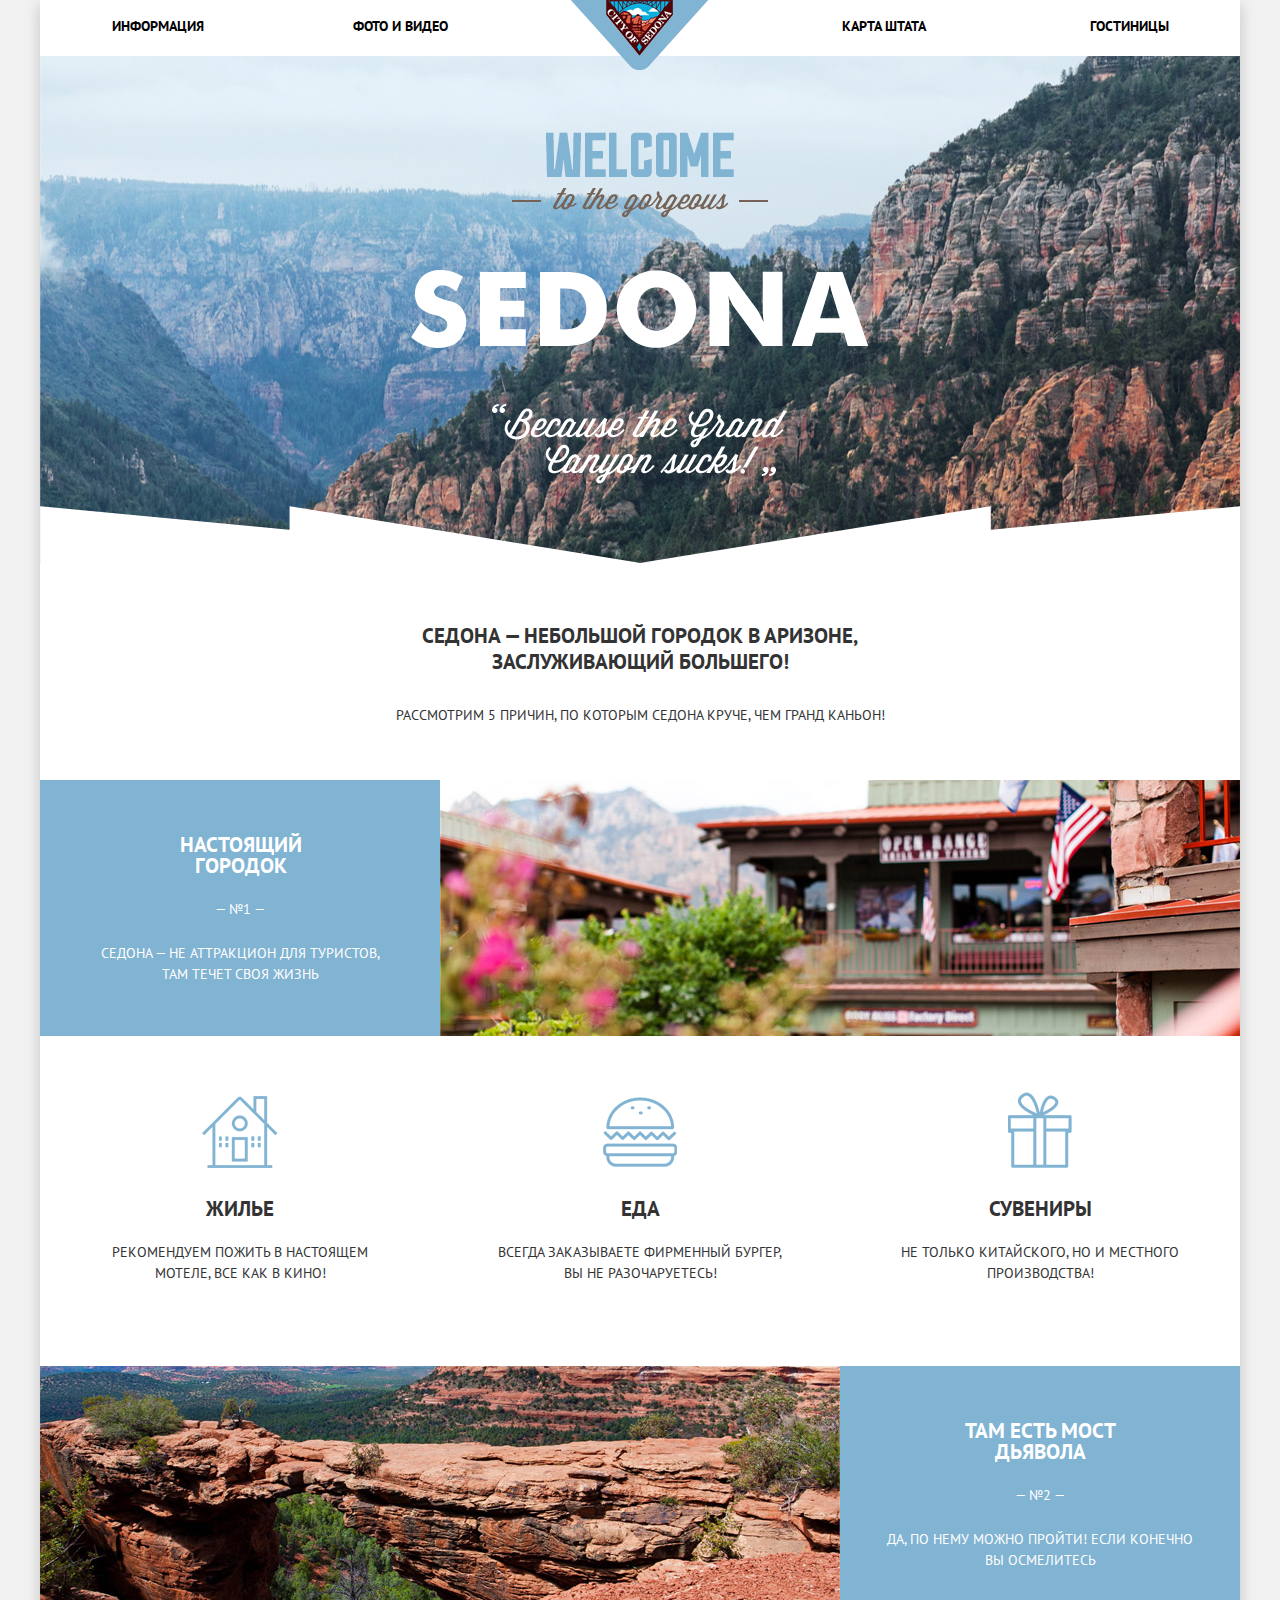
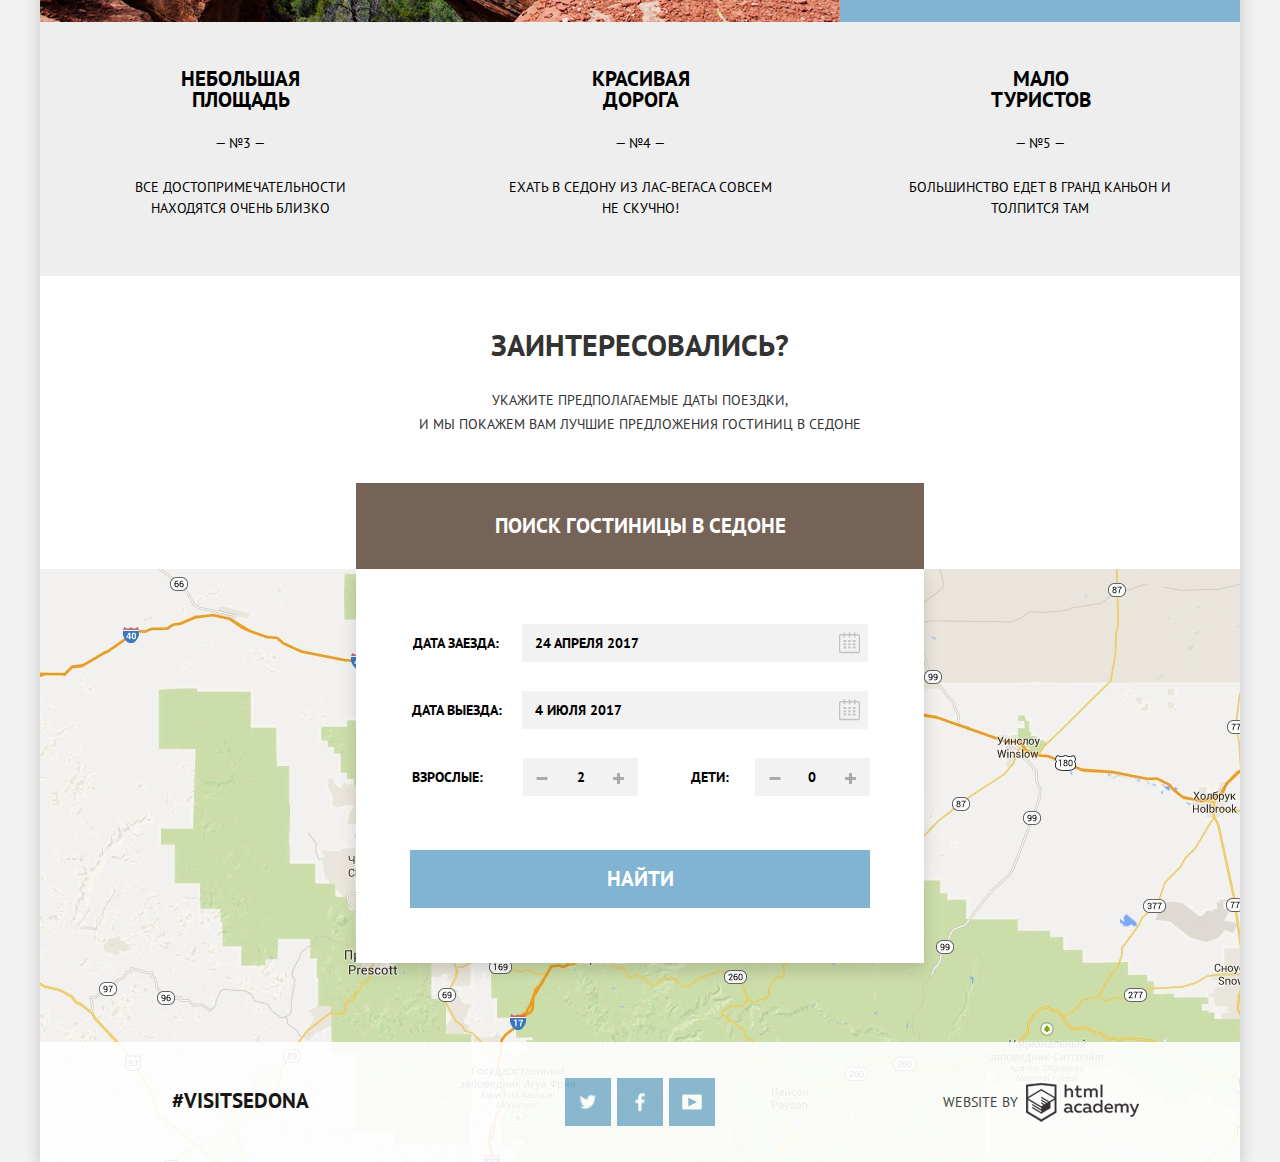
==== commit 981882ce: "Поправил по критериям" ====
--- a/index.html
+++ b/index.html
@@ -1,15 +1,14 @@
 <!DOCTYPE html>
 <html lang="ru">
 <head>
-    <meta charset="utf-8">
-    <title>HTML Academy: Седона</title>
-    <link href="css/normalize.css" rel="stylesheet">
-    <link href="https://fonts.googleapis.com/css?family=PT+Sans:400,700&amp;subset=cyrillic-ext" rel="stylesheet">
-    <link href="css/style.min.css" rel="stylesheet">
-</head>
+	<meta charset="utf-8">
+	<title>HTML Academy: Седона</title>
+	<link href="css/normalize.css" rel="stylesheet">
+	<link href="https://fonts.googleapis.com/css?family=PT+Sans:400,700&amp;subset=cyrillic-ext" rel="stylesheet">
+	<link href="css/style.min.css" rel="stylesheet">
+	</head>
 <body>
 	<div class="container">	
-
 		<nav class="main-nav clearfix">		
 			<ul class="left-side">
 				<li><a href="#">Информация</a></li>
@@ -20,7 +19,6 @@
 				<li><a href="index-catalog.html">Гостиницы</a></li>
 			</ul>
 			<a class="logo" ><img src="img/logo.png" alt="City of Sedona" width="138" height="70" ></a>
-				
 		</nav>
 
 		<div class="landscape">
@@ -100,63 +98,61 @@
 
 		<div class="search">
 			<div class="search-title">
-			<h2>Заинтересовались?</h2>
+				<h2>Заинтересовались?</h2>
 				<p>Укажите предполагаемые даты поездки,<br> и мы покажем вам лучшие предложения гостиниц в Cедоне</p>
-				<button class="search-btn">Поиск гостиницы в Седоне</button>
+				<a href="#" class="search-btn">Поиск гостиницы в Седоне</a>
 			</div>
 
 			
 			<form action="#" method="post" class="pop-up pop-up-show"> 
 				<div class="string">
 					<label for="check-in">Дата заезда:</label>
-					<input type="text" placeholder="24 Апреля 2017" id="check-in" name="check-in" class="check-in-date">
+					<input type="text" value="24 Апреля 2017" id="check-in" name="check-in" class="check-in-date">
 					<button type="button" class="calendar"></button>
 				</div>
 				<div class="string">
 					<label for="check-out">Дата выезда:</label>
-					<input type="text" placeholder="4 Июля 2017" id="check-out" name="check-out" class="check-out-date">
+					<input type="text" value="4 Июля 2017" id="check-out" name="check-out" class="check-out-date">
 					<button type="button" class="calendar"></button>
 				</div>
 				<div class="string-last">
 					<div class="half-string">
-						<label for="adults">Взрослые:</label>
-						<input type="text" name="adults" id="adults" placeholder="2">
+					<label for="adults">Взрослые:</label>
+						<input type="text" name="adults" id="adults" value="2">
 						<button type="button" class="plus"></button>
 						<button type="button" class="minus"></button>
 					</div>
 					<div class="half-string">
 						<label for="kids">Дети:</label>
-						<input type="text" name="kids" id="kids" placeholder="0">
+						<input type="text" name="kids" id="kids" value="0">
 						<button type="button" class="plus"></button>
 						<button type="button" class="minus"></button>
 					</div>
 				</div>
 				<button type="submit" class="pop-up-btn">Найти</button>
-			</form>
-				
+			</form>	
 		</div>
 
 		<div class="map">
 		</div>
-			<footer class="main-footer">
-				<div class="footer-content">
+		<footer class="main-footer">
+			<div class="footer-content">
 
-					<div class="footer-hashtag">
-						<p>#VisitSedona</p>
-					</div>
+				<div class="footer-hashtag">
+					<p>#VisitSedona</p>
+				</div>
 
-					<div class="footer-social">
-						<a class="social-btn social-btn-twitter" href="#" title="Твиттер"></a>
-						<a class="social-btn social-btn-facebook" href="#" title="Фейсбук"></a>
-						<a class="social-btn social-btn-youtube" href="#" title="Ютуб"></a>
-					</div>
+				<div class="footer-social">
+					<a class="social-btn social-btn-twitter" href="#" title="Твиттер"></a>
+					<a class="social-btn social-btn-facebook" href="#" title="Фейсбук"></a>
+					<a class="social-btn social-btn-youtube" href="#" title="Ютуб"></a>
+				</div>
 
-					<div class="footer-copyright">
-						<span>Website by</span><a class="copyright-btn" title="html academy" href="#"></a>
-					</div>
-
+				<div class="footer-copyright">
+					<span>Website by</span><a class="copyright-btn" title="html academy" href="#"></a>
 				</div>
-			</footer>
+			</div>
+		</footer>
 		
 	</div>
 	<script src="js/script.min.js"></script>
--- a/css/style.min.css
+++ b/css/style.min.css
@@ -1,4 +1,4 @@
-body{font-size:14px;line-height:21px;color:#333;font-weight:400;text-transform:uppercase;font-family:'PT Sans','Arial',sans-serif;background-color:#f2f2f2}.container{width:1200px;margin:0 auto;box-shadow:0 5px 15px 0 rgba(0,1,1,.2)}.clearfix::after{clear:both;display:table;content:""}.main-nav{background-color:#fff}.header-landscape img,.main-nav ul{font-size:0;padding:0;margin:0}.main-nav li{display:inline-block;padding-top:13px;padding-bottom:16px;font-size:14px;line-height:26px;vertical-align:top}.main-nav .left-side{float:left;text-align:left;width:478px}.left-side li{width:166px;margin-left:73px}.main-nav .right-side{float:right;text-align:right;width:478px}.right-side li:last-child{width:166px;margin-right:73px}.right-side li:first-child{margin-right:77px;width:162px}.main-nav .logo{width:244px;height:57px;padding:0;margin:0;font-size:0;text-align:center}.main-nav a{text-decoration:none;text-transform:uppercase;color:#000;font-weight:700}.main-nav a:hover{color:#81b3d2}.main-nav a:active{color:#cacaca}.main-nav a.active{color:#766357}.header-landscape{height:352px;width:458px;margin:0 auto}.landscape{background-image:url(../img/landscape-bottom-mask.png),url(../img/landscape.jpg);background-color:#7e8187;background-position:bottom,center;background-repeat:no-repeat,no-repeat;padding-top:76px;height:431px}.promo{text-align:center;padding-top:60px;background-color:#fff;padding-bottom:50px}.advantages h3,.promo h1{font-size:21px;font-weight:700}.promo h1{padding-left:300px;padding-right:300px;line-height:26px;margin:0 0 28px}.promo h2{font-size:14px;line-height:26px;margin:0;font-weight:400;color:#333}.advantages-first-block{background-color:#81b3d2}.advantages h3{line-height:21px;text-align:center;margin:0}.advantages-first-block .advantage-item-text{float:left}.advantages-first-block .advantage-item-picture{float:right}.advantage-item-picture img{display:block;width:800px;height:256px}.advantage-item-text{width:400px;padding-top:54px;text-align:center;color:#fff}.advantage-item-text h3{padding-left:125px;padding-right:124px;margin-bottom:23px}.advantage-item-text p,.advantage-item-text span{font-size:14px;line-height:21px}.advantage-item-text p{margin-top:23px;margin-bottom:50px;padding-left:55px;padding-right:55px}div.advantage-item-text:nth-child(2) p{padding-left:40px;padding-right:40px}.features ul{padding:0;margin:0;font-size:0;background:#fff}.features li{padding-top:162px;display:inline-block;vertical-align:middle;width:400px;font-size:14px;position:relative;text-align:center}.features li::before{position:absolute;content:""}.features li p{padding-left:50px;padding-right:50px;margin-bottom:82px;margin-top:23px}.features li:first-child::before{background:url(../img/sprite.png) no-repeat -5px -172px;width:75px;height:72px;top:60px;left:162px}.features li:nth-child(2)::before{background:url(../img/sprite.png) no-repeat -5px -89px;width:74px;height:70px;top:61px;left:163px}.features li:nth-child(3)::before{background:url(../img/sprite.png) no-repeat -181px -86px;width:64px;height:76px;top:56px;left:168px}.advantages-second-block{background-color:#81b3d2}.advantages-second-block .advantage-item-picture,.advantages-second-block .advantage-item-text{float:left}.advantages-third-block ul{background-color:#eee;padding:0;margin:0;font-size:0}.advantages-third-block li{font-size:14px;color:#000;display:inline-block;vertical-align:middle;padding-top:47px}li.advantage-item-text p{margin-bottom:57px;padding-right:60px;padding-left:60px}.search{text-align:center;padding-top:54px;position:relative;background:#fff}.search h2{font-size:30px;line-height:30px;margin:0 0 28px}.search p{margin-bottom:47px;font-size:14px;line-height:24px}.search .search-btn{display:block;margin:0 auto;width:568px;background:#766357;color:#fff;padding-top:30px;padding-bottom:30px;font-size:21px;line-height:26px;font-weight:700;text-transform:uppercase;text-decoration:none;border:0;font-family:'PT Sans','Arial',sans-serif}.pop-up{position:absolute;z-index:10;left:316px;width:568px;padding-top:55px;background:#fff;display:none}@keyframes bounce{0%{transform:translateY(-45px)}70%{transform:translateY(40px)}90%{transform:translateY(-10px)}to{transform:translateY(0)}}.pop-up-show{display:block;animation:bounce .6s}@keyframes shake{0%,to{transform:translateX(0)}10%,30%,50%,70%,90%{transform:translateX(-10px)}20%,40%,60%,80%{transform:translateX(10px)}}.pop-up-error{animation:shake .6s}.pop-up input{background-color:#f2f2f2;border:0;height:38px;box-sizing:border-box}.pop-up input,.pop-up label{font-size:14px;line-height:26px;font-weight:700;font-family:'PT Sans','Arial',sans-serif;text-transform:uppercase;color:#000}.pop-up input:hover{background:#ebebeb}.pop-up input:focus{background:#fff;border:2px solid #e5e5e5;outline:none}.pop-up button{outline:none}.string input{width:346px;margin-left:17px;padding-left:12px;border:none;padding-right:0}.string:nth-child(2) input{margin-left:16px}.string{width:460px;margin:0 auto 30px;position:relative}.string .calendar{width:21px;height:22px;background:url(../img/sprite.png) no-repeat -134px -10px;position:absolute;right:10px;top:8px}.string .calendar:hover{background:url(../img/sprite.png) no-repeat -175px -10px}.string .calendar:active{background:url(../img/sprite.png) no-repeat -216px -10px}.string-last{font-size:0;width:460px;margin:0 auto 54px}.string-last input{width:115px;padding-left:40px;padding-right:40px;text-align:center}.pop-up input::-ms-clear{display:none}.half-string{display:inline-block;vertical-align:middle;width:230px;position:relative}.half-string .minus,.half-string .plus{width:35px;height:38px;position:absolute;top:0;padding:0}.half-string .plus{background:url(../img/sprite.png) no-repeat -273px -121px;right:0}.half-string .plus:hover{background:url(../img/sprite.png) no-repeat -335px -121px}.half-string .plus:active{background:url(../img/sprite.png) no-repeat -304px -121px}.half-string .minus{background:url(../img/sprite.png) no-repeat -298px -171px;left:112px}.half-string .minus:hover{background:url(../img/sprite.png) no-repeat -220px -171px}.half-string .minus:active{background:url(../img/sprite.png) no-repeat -259px -171px}.half-string button,.string button{border:0;cursor:pointer}.half-string:first-child input{margin-left:40px}.half-string:last-child input{margin-left:25px}.half-string:last-child{width:180px;padding-left:50px}.pop-up .pop-up-btn{text-decoration:none;height:58px;width:460px;background-color:#81b3d2;text-align:center;color:#fff;border:0;font-size:21px;line-height:26px;font-weight:700;margin-bottom:55px;font-family:'PT Sans','Arial',sans-serif;text-transform:uppercase}.pop-up-btn:hover{background:#669ec0}.pop-up-btn:active{background:#5496bd;color:rgba(255,255,255,.3)}.string ::-webkit-input-placeholder,.string-last ::-webkit-input-placeholder{font-size:14px;line-height:26px;font-weight:700;color:#000}.map{background:url(../img/map.jpg) no-repeat;height:593px;position:relative;margin-bottom:-120px}footer{background:#fff;opacity:.9;width:1200px}.footer-content{width:1056px;margin:0 auto;font-size:0;padding-top:36px;padding-bottom:36px}.footer-content div,.footer-copyright span,.footer-social .social-btn,a{display:inline-block;vertical-align:middle}.footer-social{width:400px;margin:0 88px;font-size:0}.footer-copyright,.footer-hashtag{width:240px}.footer-hashtag p{font-size:21px;line-height:26px;font-weight:700;margin:0 0 0 58px}.footer-social .social-btn{width:46px;height:48px;font-size:0;background-color:#81b3d2;position:relative;margin:0 3px}.footer-social .social-btn:first-child{margin-left:125px}.social-btn::before{content:"";position:absolute;top:50%;left:50%;background-image:url(../img/sprite.png);background-repeat:no-repeat;transform:translate(-50%,-50%)}.social-btn-twitter::before{background-position:-153px -103px;width:17px;height:15px}.social-btn-twitter:active::before{background-position:-89px -134px}.social-btn-facebook::before{width:10px;height:19px;background-position:-186px -52px}.social-btn-facebook:active::before{background-position:-216px -52px}.social-btn-youtube::before{width:20px;height:16px;background-position:-116px -134px}.social-btn-youtube:active::before{background-position:-146px -134px}.social-btn:hover{background-color:#669ec0}.social-btn:active{background:#5496bd}.footer-copyright{font-size:0}.footer-copyright span{margin-right:8px;font-size:14px;line-height:26px;margin-left:15px}.footer-copyright .copyright-btn{width:113px;height:39px;background:url(../img/sprite.png) no-repeat -90px -172px}.copyright-btn:hover{background:url(../img/sprite.png) no-repeat -255px -54px}.copyright-btn:active{background:url(../img/sprite.png) no-repeat -252px -5px}.filter{background:url(../img/filter-background.jpg);height:193px;padding-top:25px}.filter-form{width:1056px;margin:0 auto;color:#fff}.filter-form fieldset{padding:0;margin:0;border:0}.filter-form legend{padding:0;margin:0;font-size:16px;line-height:21px;font-weight:700}.filter-form .infrostructure,.filter-form .type-of-house{width:200px;float:left}.filter-form .infrostructure{margin-right:55px}input[type=checkbox]{display:none}input[type=checkbox]+label{display:block;margin:25px 0;padding-left:41px;position:relative;cursor:pointer}input[type=checkbox]+label::before{content:"";position:absolute;top:0;left:0;width:22px;height:22px;background:url(../img/sprite.png) no-repeat -102px -52px}input[type=checkbox]:checked+label::after{content:"";position:absolute;top:0;left:0;width:26px;height:22px;background:url(../img/sprite.png) no-repeat -10px -52px}input[disabled]:checked+label::after{background:url(../img/sprite.png) no-repeat -56px -52px}input[disabled]+label::before{background:url(../img/sprite.png) no-repeat -144px -52px}.filter-form .price{width:330px;float:right}.price legend{margin-bottom:13px;margin-left:2px}.price .price-controls{height:32px;margin-bottom:20px;margin-left:10px;border:2px solid #fff;border-radius:2px;font-size:0;width:314px;position:relative}.price-controls::after{content:"";position:absolute;width:2px;height:22px;background:#fff;top:50%;left:50%;transform:translate(-50%,-50%)}.price-controls label{display:inline-block;font-size:14px;vertical-align:top;cursor:pointer;line-height:14px;padding-top:5px;padding-bottom:5px}.price-controls .min-price{width:90px;padding-left:65px}.price-controls .max-price{width:90px;padding-left:60px}.price-controls input{width:50px;margin:0;color:inherit;font:inherit;background:0 0;border:none;outline:none}.price-range{position:relative;margin-bottom:32px;margin-left:10px;width:317px}.price-range .scale{height:2px;background:rgba(255,255,255,.3)}.price-range .bar{height:2px;background:#fff;width:80%}.price-range .range-toggle{position:absolute;top:-9px;width:4px;height:4px;background:#ababab;border:8px solid #fff;border-radius:50%;box-shadow:0 2px 1px 0 rgba(0,1,1,.2);cursor:pointer}.range-toggle-min{left:0}.range-toggle-max{left:80%}.range-toggle:hover{background:#1c4f80}.price .price-btn{display:block;margin:0 auto;padding:6px 33px;font-size:14px;line-height:21px;color:#fff;text-transform:uppercase;font-family:'PT Sans','Arial',sans-serif;background:0 0;border:2px solid #fff;border-radius:2px;outline:none;cursor:pointer}.price .price-btn:hover{background:#fff;color:#000}.results{padding-top:28px}.sort{width:1056px;margin:0 auto;padding-bottom:30px}.sort b{font-size:21px;line-height:26px;margin-right:45px}.sort .sort-type,.sort span{margin-right:35px;font-size:12px;line-height:18px}.sort .sort-type{margin-right:30px;text-decoration:none;border-bottom:1px dotted #81b3d2;color:#cacaca}.sort .active{border:none;color:#81b3d2}.sort .sort-type:hover{color:#81b3d2}.sort .sort-type:active{border:none;color:#000}.arrow-block{float:right;width:34px;height:21px;font-size:0;margin-top:5px}.arrow{display:inline-block;vertical-align:middle;font-size:0;width:11px;height:10px;background:url(../img/sprite.png);background-repeat:no-repeat;background-position:-10px -10px}.arrow:nth-child(2){margin-left:12px}.arrow-block .active{background-position:-72px -10px}.arrow-block .arrow:nth-child(2):active,.arrow-block .arrow:nth-child(2):hover{transform:rotate(180deg)}.arrow-block .arrow:hover{background-position:-103px -10px}.arrow-block .arrow:active{background-position:-41px -10px}.results{background:#fff}.search-result-item{border-top:1px solid #e5e5e5}.search-result-item:last-child{border-bottom:1px solid #e5e5e5}.result-content{width:1056px;margin:0 auto;padding-top:30px;padding-bottom:30px;font-size:0}.result-content .img,.result-content>div{display:inline-block;vertical-align:top;font-size:0}.img img{display:block}.description{width:260px;margin-left:30px;margin-right:520px}.description .hotel-name{font-size:21px;line-height:26px;margin:-4px 0 7px;text-decoration:none;font-weight:700;color:#000;font-family:'PT Sans','Arial',sans-serif}.description .hotel-name:hover{color:#81b3d2}.description .hotel-name:active{color:#cacaca}.description .type-price{font-size:0;margin-bottom:13px}.description .type-price span{display:inline-block;vertical-align:middle;font-size:14px;line-height:21px}.type-price span:first-child{width:110px;margin-right:8px}.description .btns{font-size:0}.btns .btn{height:21px;width:142px;display:inline-block;font-size:14px;font-weight:700;line-height:21px;color:#fff;text-decoration:none;text-align:center;vertical-align:middle;padding-top:3px;padding-bottom:3px}.btn:first-child{background-color:#81b3d2;width:110px;margin-right:6px}.btn:last-child{background-color:#766357}.btn:first-child:hover{background:#669ec0}.btn:last-child:hover{background-color:#604e43}.btn:first-child:active{background:#5496bd;color:rgba(255,255,255,.3)}.btn:last-child:active{background:#503e33;color:rgba(255,255,255,.3)}.result-content .stars{width:111px}.stars img{float:right;margin-top:-1px}.stars span{display:block;width:112px;height:21px;margin-top:63px;margin-right:0;background-color:#f2f2f2;color:#666;font-size:14px;line-height:21px;text-align:center;padding-top:3px;padding-bottom:3px}
+body{font-size:14px;line-height:21px;color:#333;font-weight:400;text-transform:uppercase;font-family:"PT Sans","Arial",sans-serif;background-color:#f2f2f2}.container{width:1200px;margin:0 auto;box-shadow:0 5px 15px 0 rgba(0,1,1,.2)}.clearfix::after{clear:both;display:table;content:""}.main-nav{background-color:#fff}.header-landscape img,.main-nav ul{font-size:0;padding:0;margin:0}.main-nav li{display:inline-block;padding-top:11px;padding-bottom:17px;font-size:14px;line-height:26px;vertical-align:top}.main-nav .left-side{float:left;text-align:left;width:478px}.left-side li:nth-child(2){width:165px;margin-left:74px}.left-side li:nth-child(1){margin-left:72px;width:167px}.main-nav .right-side{float:right;text-align:right;width:478px}.right-side li:last-child{width:168px;margin-right:71px}.right-side li:first-child{margin-right:75px;width:164px}.main-nav .logo{width:244px;height:56px;padding:0;margin:0;font-size:0;text-align:center}.main-nav a{text-decoration:none;text-transform:uppercase;color:#000;font-weight:700}.main-nav a:hover{color:#81b3d2}.main-nav a:active{color:#cacaca}.main-nav a.active{color:#766357}.header-landscape{height:352px;width:458px;margin:0 auto}.landscape{background-image:url(../img/landscape-bottom-mask.png),url(../img/landscape.jpg);background-color:#7e8187;background-position:bottom,center;background-repeat:no-repeat,no-repeat;padding-top:76px;height:431px}.promo{text-align:center;padding-top:60px;background-color:#fff;padding-bottom:52px}.advantages h3,.promo h1{font-size:21px;font-weight:700}.promo h1{padding-left:300px;padding-right:300px;line-height:26px;margin:0 0 27px}.promo h2{font-size:14px;line-height:26px;margin:0;font-weight:400;color:#333}.advantages-first-block{background-color:#81b3d2}.advantages h3{line-height:21px;text-align:center;margin:0}.advantages-first-block .advantage-item-text{float:left}.advantages-first-block .advantage-item-picture{float:right}.advantage-item-picture img{display:block;width:800px;height:256px}.advantage-item-text{width:400px;padding-top:54px;text-align:center;color:#fff}.advantage-item-text h3{padding-left:125px;padding-right:124px;margin-bottom:23px}.advantage-item-text p,.advantage-item-text span{font-size:14px;line-height:21px}.advantage-item-text p{margin-top:23px;margin-bottom:50px;padding-left:55px;padding-right:55px}div.advantage-item-text:nth-child(2) p{padding-left:40px;padding-right:40px}.features ul{padding:0;margin:0;font-size:0;background:#fff}.features li{padding-top:162px;display:inline-block;vertical-align:middle;width:400px;font-size:14px;position:relative;text-align:center}.features li::before{position:absolute;content:""}.features li p{padding-left:50px;padding-right:50px;margin-bottom:82px;margin-top:23px}.features li:first-child::before{background:url(../img/sprite.png) no-repeat -5px -172px;width:75px;height:72px;top:60px;left:162px}.features li:nth-child(2)::before{background:url(../img/sprite.png) no-repeat -5px -89px;width:74px;height:70px;top:61px;left:163px}.features li:nth-child(3)::before{background:url(../img/sprite.png) no-repeat -181px -86px;width:64px;height:76px;top:56px;left:168px}.advantages-second-block{background-color:#81b3d2}.advantages-second-block .advantage-item-picture,.advantages-second-block .advantage-item-text{float:left}.advantages-third-block ul{background-color:#eee;padding:0;margin:0;font-size:0}.advantages-third-block li{font-size:14px;color:#000;display:inline-block;vertical-align:middle;padding-top:46px}.advantage-third-block h3{margin-bottom:24px}li.advantage-item-text p{margin-bottom:57px;padding-right:60px;padding-left:60px}.search{text-align:center;padding-top:54px;position:relative;background:#fff}.search h2{font-size:30px;line-height:30px;margin:0 0 28px}.search p{margin-bottom:47px;font-size:14px;line-height:24px}.search .search-btn{display:block;margin:0 auto;width:568px;background:#766357;color:#fff;padding-top:30px;padding-bottom:30px;font-size:21px;line-height:26px;font-weight:700;text-transform:uppercase;text-decoration:none;border:0;font-family:"PT Sans","Arial",sans-serif}.pop-up{position:absolute;z-index:10;left:316px;width:568px;padding-top:55px;background:#fff;display:none;box-shadow:0 7px 15px 0 rgba(0,1,1,.15)}@keyframes bounce{0%{transform:translateY(-45px)}70%{transform:translateY(40px)}90%{transform:translateY(-10px)}to{transform:translateY(0)}}.pop-up-show{display:block;animation:bounce .6s}.pop-up input{background-color:#f2f2f2;border:0;height:38px;box-sizing:border-box}.pop-up input,.pop-up label{font-size:14px;line-height:26px;font-weight:700;font-family:"PT Sans","Arial",sans-serif;text-transform:uppercase;color:#000}.pop-up input:hover{background:#ebebeb}.pop-up input:focus{background:#fff;border:2px solid #e5e5e5;outline:none}.pop-up button{outline:none}.string input{width:346px;margin-left:19px;padding-left:13px;border:none;padding-right:0;padding-bottom:2px}.string:nth-child(2) input{margin-left:16px}.string{width:460px;margin:0 auto 29px;position:relative}.string .calendar{width:21px;height:22px;background:url(../img/sprite.png) no-repeat -134px -10px;position:absolute;right:10px;top:8px}.string .calendar:hover{background:url(../img/sprite.png) no-repeat -175px -10px}.string .calendar:active{background:url(../img/sprite.png) no-repeat -216px -10px}.string-last{font-size:0;width:460px;margin:0 auto 54px}.string-last input{width:115px;padding-left:40px;padding-right:40px;text-align:center}.pop-up input::-ms-clear{display:none}.half-string{display:inline-block;vertical-align:middle;width:230px;position:relative}.half-string .plus{width:35px;height:38px;background:url(../img/sprite.png) no-repeat -270px -120px;position:absolute;right:0;top:0;padding:0}.half-string:first-child .plus{right:2px}.half-string .plus:hover{background:url(../img/sprite.png) no-repeat -332px -120px}.half-string .plus:active{background:url(../img/sprite.png) no-repeat -301px -120px}.half-string .minus{width:35px;height:38px;background:url(../img/sprite.png) no-repeat -295px -170px;position:absolute;left:112px;top:0;padding:0}.half-string:first-child .minus{left:109px}.half-string .minus:hover{background:url(../img/sprite.png) no-repeat -217px -170px}.half-string .minus:active{background:url(../img/sprite.png) no-repeat -256px -170px}.half-string button,.string button{border:0;cursor:pointer}.half-string:first-child input{margin-left:40px}.half-string:last-child input{margin-left:26px}.half-string:last-child{width:180px;padding-left:50px}.pop-up .pop-up-btn{text-decoration:none;height:58px;width:460px;background-color:#81b3d2;text-align:center;color:#fff;border:0;font-size:21px;line-height:26px;font-weight:700;margin-bottom:55px;font-family:"PT Sans","Arial",sans-serif;text-transform:uppercase}.pop-up-btn:hover{background:#669ec0}.pop-up-btn:active{background:#5496bd;color:rgba(255,255,255,.3)}.string input::-webkit-input-placeholder,.string-last input::-webkit-input-placeholder{font-size:14px;line-height:26px;font-weight:700;color:#000}.string input:-moz-placeholder,.string input::-moz-placeholder{color:#000}.map{background:url(../img/map.jpg) no-repeat;height:593px;position:relative;margin-bottom:-120px}footer{background:#fff;opacity:.9;width:1200px}.footer-content{width:1056px;margin:0 auto;font-size:0;padding-top:36px;padding-bottom:36px}.footer-content div,.footer-copyright span,.footer-social .social-btn,a{display:inline-block;vertical-align:middle}.footer-social{width:400px;margin:0 88px;font-size:0}.footer-copyright,.footer-hashtag{width:240px}.footer-hashtag p{font-size:21px;line-height:26px;font-weight:700;margin:0 0 0 60px;padding-bottom:3px;color:#000}.footer-social .social-btn{width:46px;height:48px;font-size:0;background-color:#81b3d2;position:relative;margin:0 3px}.footer-social .social-btn:first-child{margin-left:125px}.social-btn::before{content:"";position:absolute;top:50%;left:50%;background-image:url(../img/sprite.png);background-repeat:no-repeat;transform:translate(-50%,-50%)}.social-btn-twitter::before{background-position:-153px -103px;width:17px;height:15px}.social-btn-twitter:active::before{background-position:-89px -134px}.social-btn-facebook::before{width:10px;height:19px;background-position:-186px -52px}.social-btn-facebook:active::before{background-position:-216px -52px}.social-btn-youtube::before{width:20px;height:16px;background-position:-116px -134px}.social-btn-youtube:active::before{background-position:-146px -134px}.social-btn:hover{background-color:#669ec0}.social-btn:active{background:#5496bd}.footer-copyright{font-size:0}.footer-copyright span{margin-right:8px;font-size:14px;line-height:26px;margin-left:15px}.footer-copyright .copyright-btn{width:113px;height:39px;background:url(../img/sprite.png) no-repeat -90px -172px}.copyright-btn:hover{background:url(../img/sprite.png) no-repeat -255px -54px}.copyright-btn:active{background:url(../img/sprite.png) no-repeat -252px -5px}.filter{background:url(../img/filter-background.jpg);height:191px;padding-top:26px}.filter-form{width:1056px;margin:0 auto;color:#fff}.filter-form fieldset{padding:0;margin:0;border:0}.filter-form legend{padding:0;margin:0;font-size:16px;line-height:21px;font-weight:700}.filter-form .infrostructure,.filter-form .type-of-house{width:200px;float:left}.filter-form .infrostructure{margin-right:55px}input[type=checkbox]{display:none}input[type=checkbox]+label{display:block;margin:25px 0;padding-left:41px;position:relative;cursor:pointer}input[type=checkbox]+label::before{content:"";position:absolute;top:0;left:0;width:22px;height:22px;background:url(../img/sprite.png) no-repeat -102px -52px}input[type=checkbox]:checked+label::after{content:"";position:absolute;top:0;left:0;width:26px;height:22px;background:url(../img/sprite.png) no-repeat -10px -52px}input[disabled]:checked+label::after{background:url(../img/sprite.png) no-repeat -56px -52px}input[disabled]+label::before{background:url(../img/sprite.png) no-repeat -144px -52px}.filter-form .price{width:330px;float:right}.price legend{margin-bottom:11px;margin-left:2px}.price .price-controls{height:32px;margin-bottom:20px;margin-left:12px;border:2px solid #fff;border-radius:2px;font-size:0;width:314px;position:relative}.price-controls::after{content:"";position:absolute;width:2px;height:22px;background:#fff;top:50%;left:50%;transform:translate(-50%,-50%)}.price-controls label{display:inline-block;font-size:14px;vertical-align:top;cursor:pointer;line-height:14px;padding-top:7px}.price-controls .min-price{width:90px;padding-left:65px}.price-controls .max-price{width:90px;padding-left:57px}.price-controls input{width:50px;margin:0;color:inherit;font:inherit;background:0 0;border:none;outline:none}.price-range{position:relative;margin-bottom:32px;margin-left:13px;width:317px}.price-range .scale{height:2px;background:rgba(255,255,255,.3)}.price-range .bar{height:2px;background:#fff;width:80%}.price-range .range-toggle{position:absolute;top:-9px;width:4px;height:4px;background:#ababab;border:8px solid #fff;border-radius:50%;box-shadow:0 2px 1px 0 rgba(0,1,1,.2);cursor:pointer}.range-toggle-min{left:0}.range-toggle-max{left:80%}.range-toggle:hover{background:#1c4f80}.price .price-btn{display:block;margin:0 auto;padding:5px 33px 6px;font-size:14px;line-height:21px;color:#fff;text-transform:uppercase;font-family:"PT Sans","Arial",sans-serif;background:0 0;border:2px solid #fff;border-radius:2px;outline:none;cursor:pointer}.price .price-btn:hover{background:#fff;color:#000}.results{padding-top:29px}.sort{width:1056px;margin:0 auto;padding-bottom:30px}.sort b{font-size:21px;line-height:26px;margin-right:45px}.sort .sort-type,.sort span{margin-right:35px;font-size:12px;line-height:18px}.sort .sort-type{margin-right:30px;text-decoration:none;border-bottom:1px dotted #81b3d2;color:#cacaca}.sort .active{border:none;color:#81b3d2}.sort .sort-type:hover{color:#81b3d2}.sort .sort-type:active{border:none;color:#000}.arrow-block{float:right;width:34px;height:21px;font-size:0;margin-top:5px}.arrow{display:inline-block;vertical-align:middle;font-size:0;width:11px;height:10px;background:url(../img/sprite.png);background-repeat:no-repeat;background-position:-10px -10px}.arrow:nth-child(2){margin-left:12px}.arrow-block .active{background-position:-72px -10px}.arrow-block .arrow:nth-child(2):active,.arrow-block .arrow:nth-child(2):hover{transform:rotate(180deg)}.arrow-block .arrow:hover{background-position:-103px -10px}.arrow-block .arrow:active{background-position:-41px -10px}.results{background:#fff}.search-result-item{border-top:1px solid #e5e5e5}.search-result-item:last-child{border-bottom:1px solid #e5e5e5}.result-content{width:1056px;margin:0 auto;padding-top:30px;padding-bottom:30px;font-size:0}.result-content .img,.result-content>div{display:inline-block;vertical-align:top;font-size:0}.img img{display:block}.description{width:260px;margin-left:30px;margin-right:520px}.description .hotel-name{font-size:21px;line-height:26px;margin:-6px 0 7px;text-decoration:none;font-weight:700;color:#000;font-family:"PT Sans","Arial",sans-serif}.description .hotel-name:hover{color:#81b3d2}.description .hotel-name:active{color:#cacaca}.description .type-price{font-size:0;margin-bottom:15px}.description .type-price span{display:inline-block;vertical-align:middle;font-size:14px;line-height:21px}.type-price span:first-child{width:110px;margin-right:8px}.description .btns{font-size:0}.btns .btn{height:21px;width:142px;display:inline-block;font-size:14px;font-weight:700;line-height:21px;color:#fff;text-decoration:none;text-align:center;vertical-align:middle;padding-top:3px;padding-bottom:3px}.btn:first-child{background-color:#81b3d2;width:110px;margin-right:6px}.btn:last-child{background-color:#766357}.btn:first-child:hover{background:#669ec0}.btn:last-child:hover{background-color:#604e43}.btn:first-child:active{background:#5496bd;color:rgba(255,255,255,.3)}.btn:last-child:active{background:#503e33;color:rgba(255,255,255,.3)}.result-content .stars{width:111px}.stars img{float:right;margin-top:-1px}.stars span{display:block;width:112px;height:21px;margin-top:63px;margin-right:0;background-color:#f2f2f2;color:#666;font-size:14px;line-height:21px;text-align:center;padding-top:3px;padding-bottom:3px}
 
 
 
